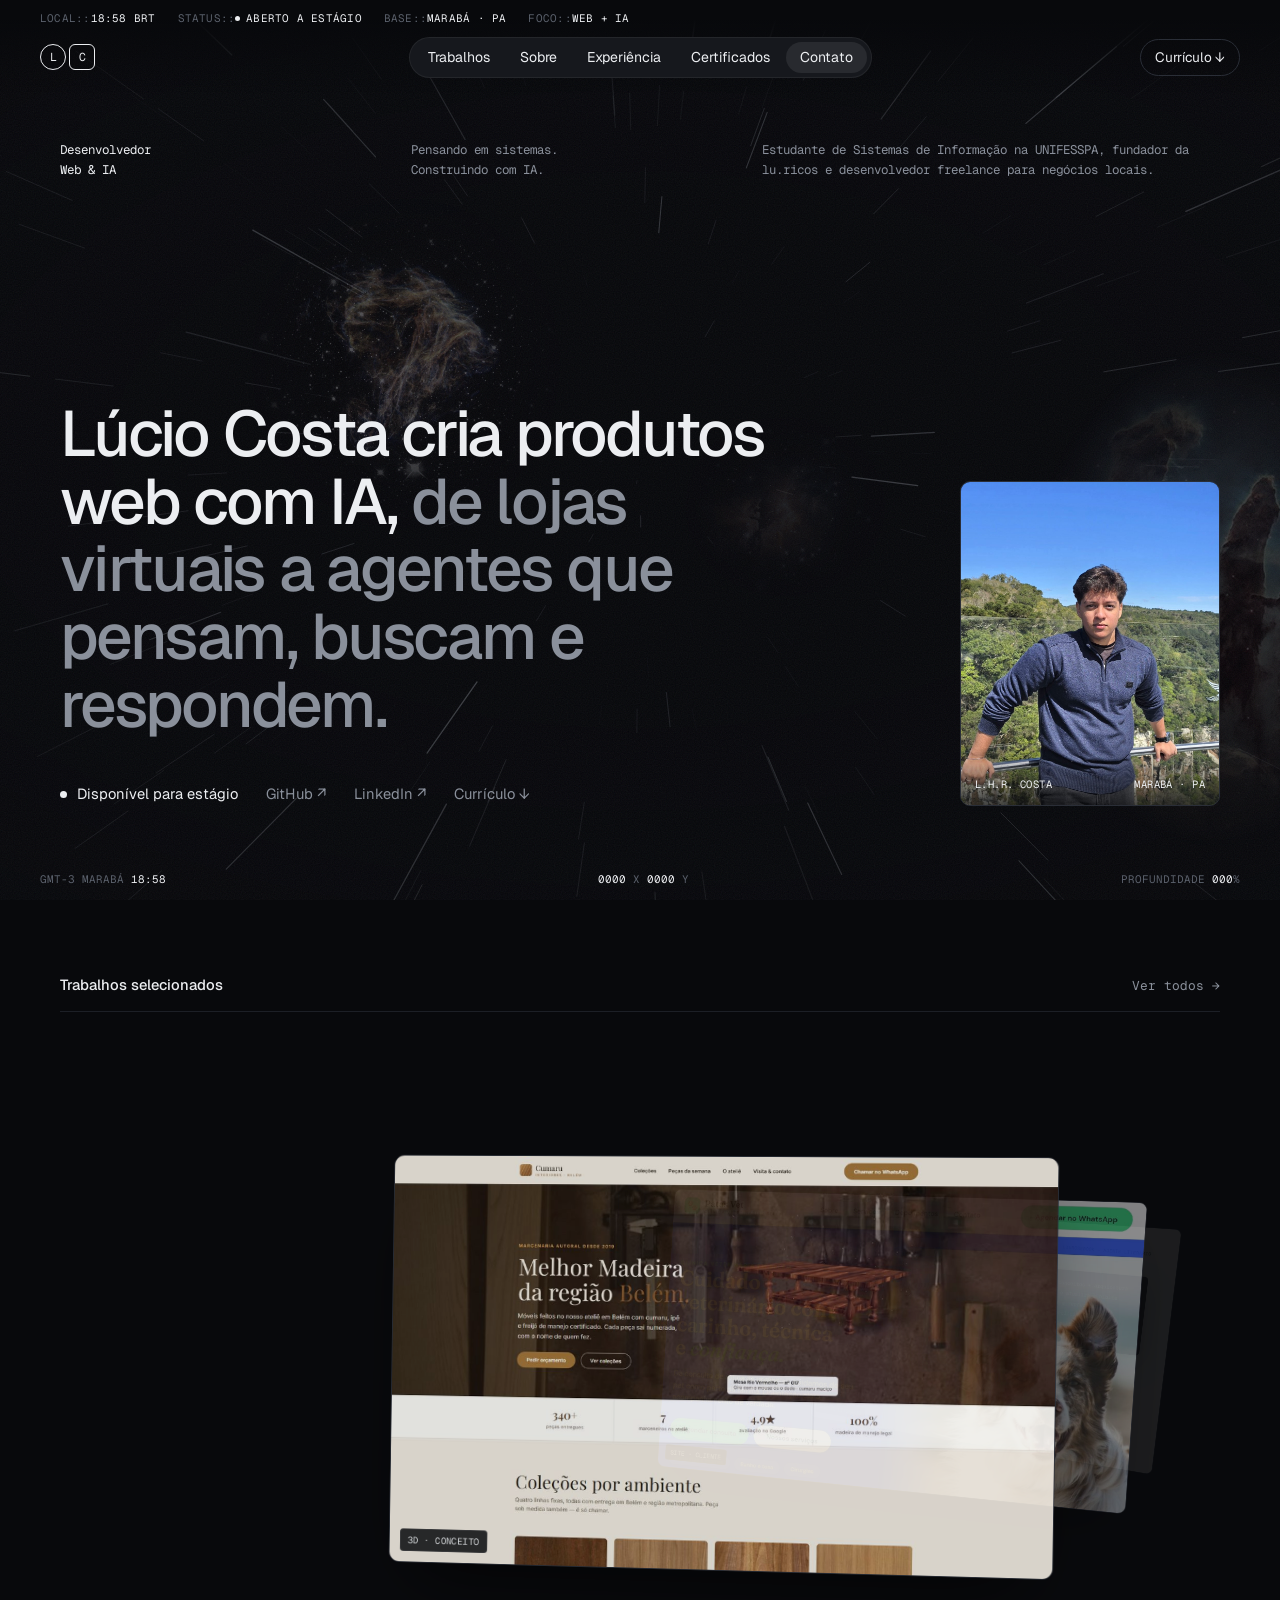
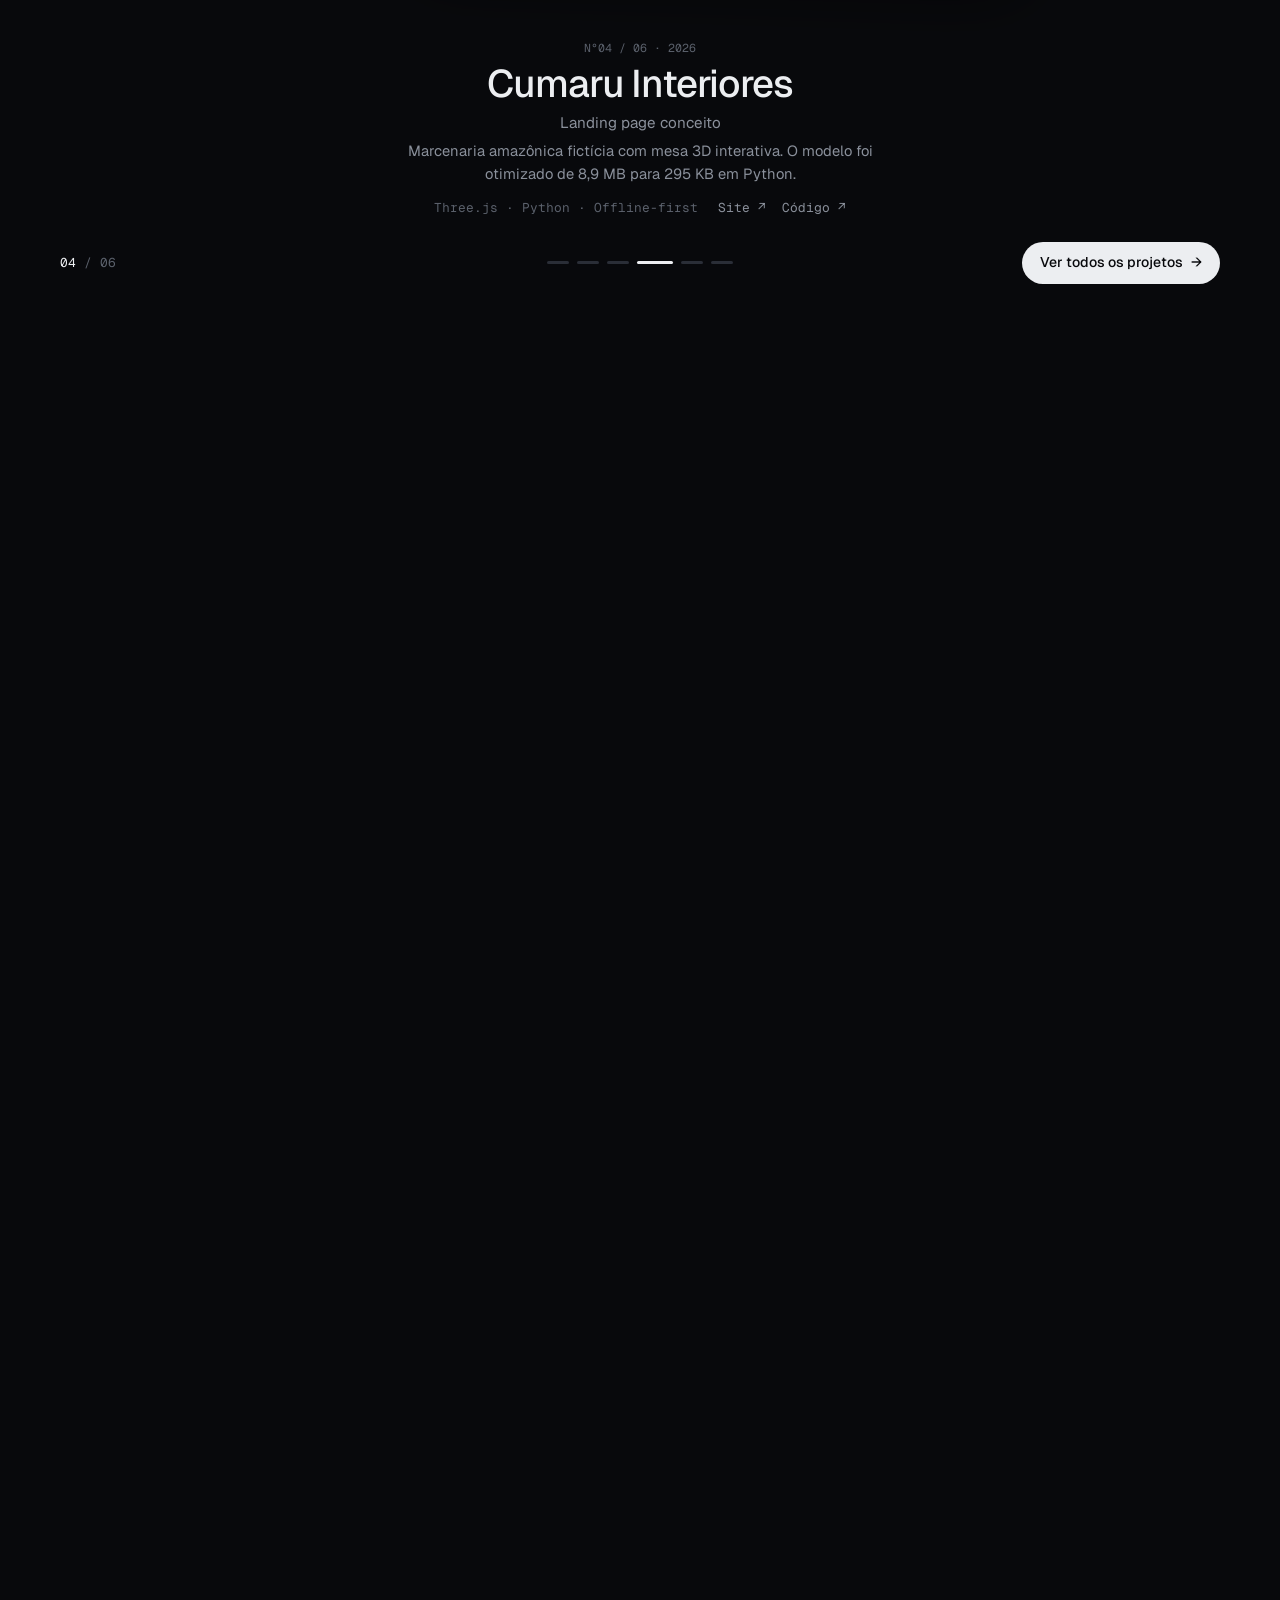
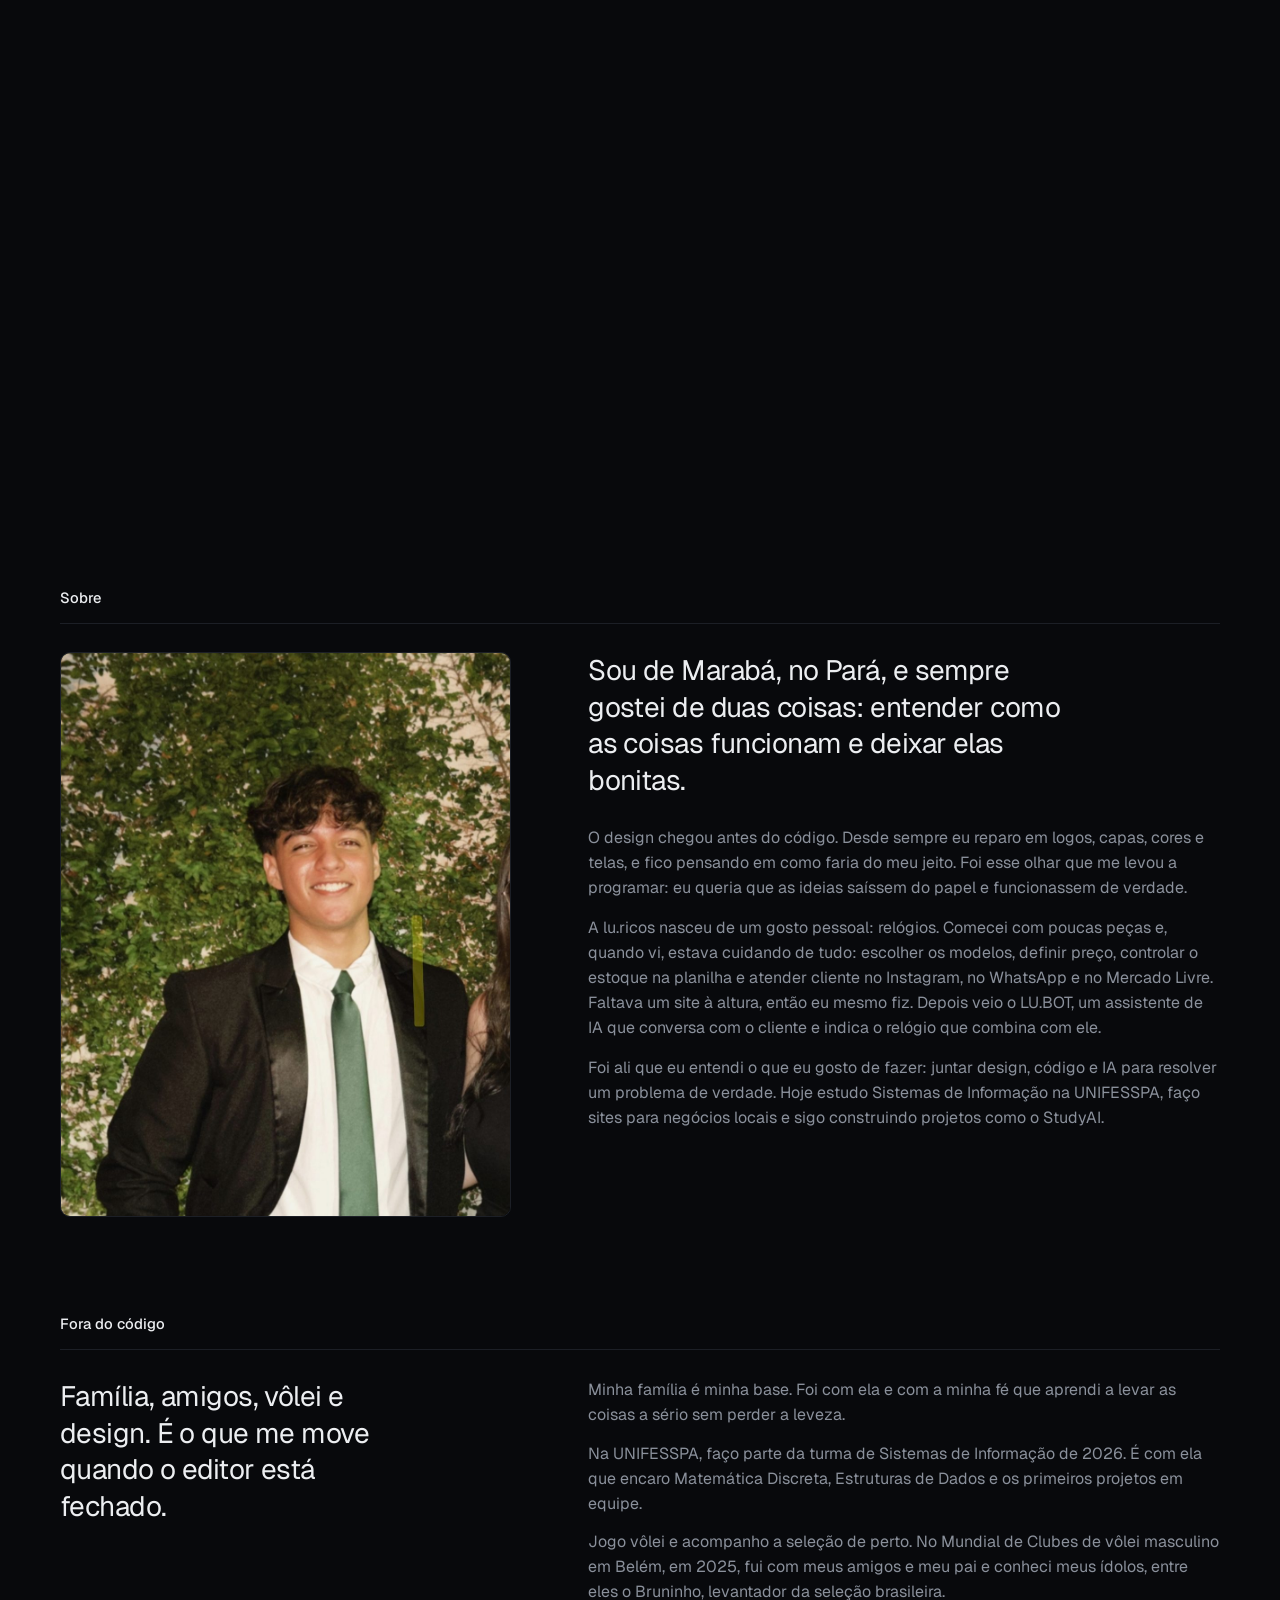
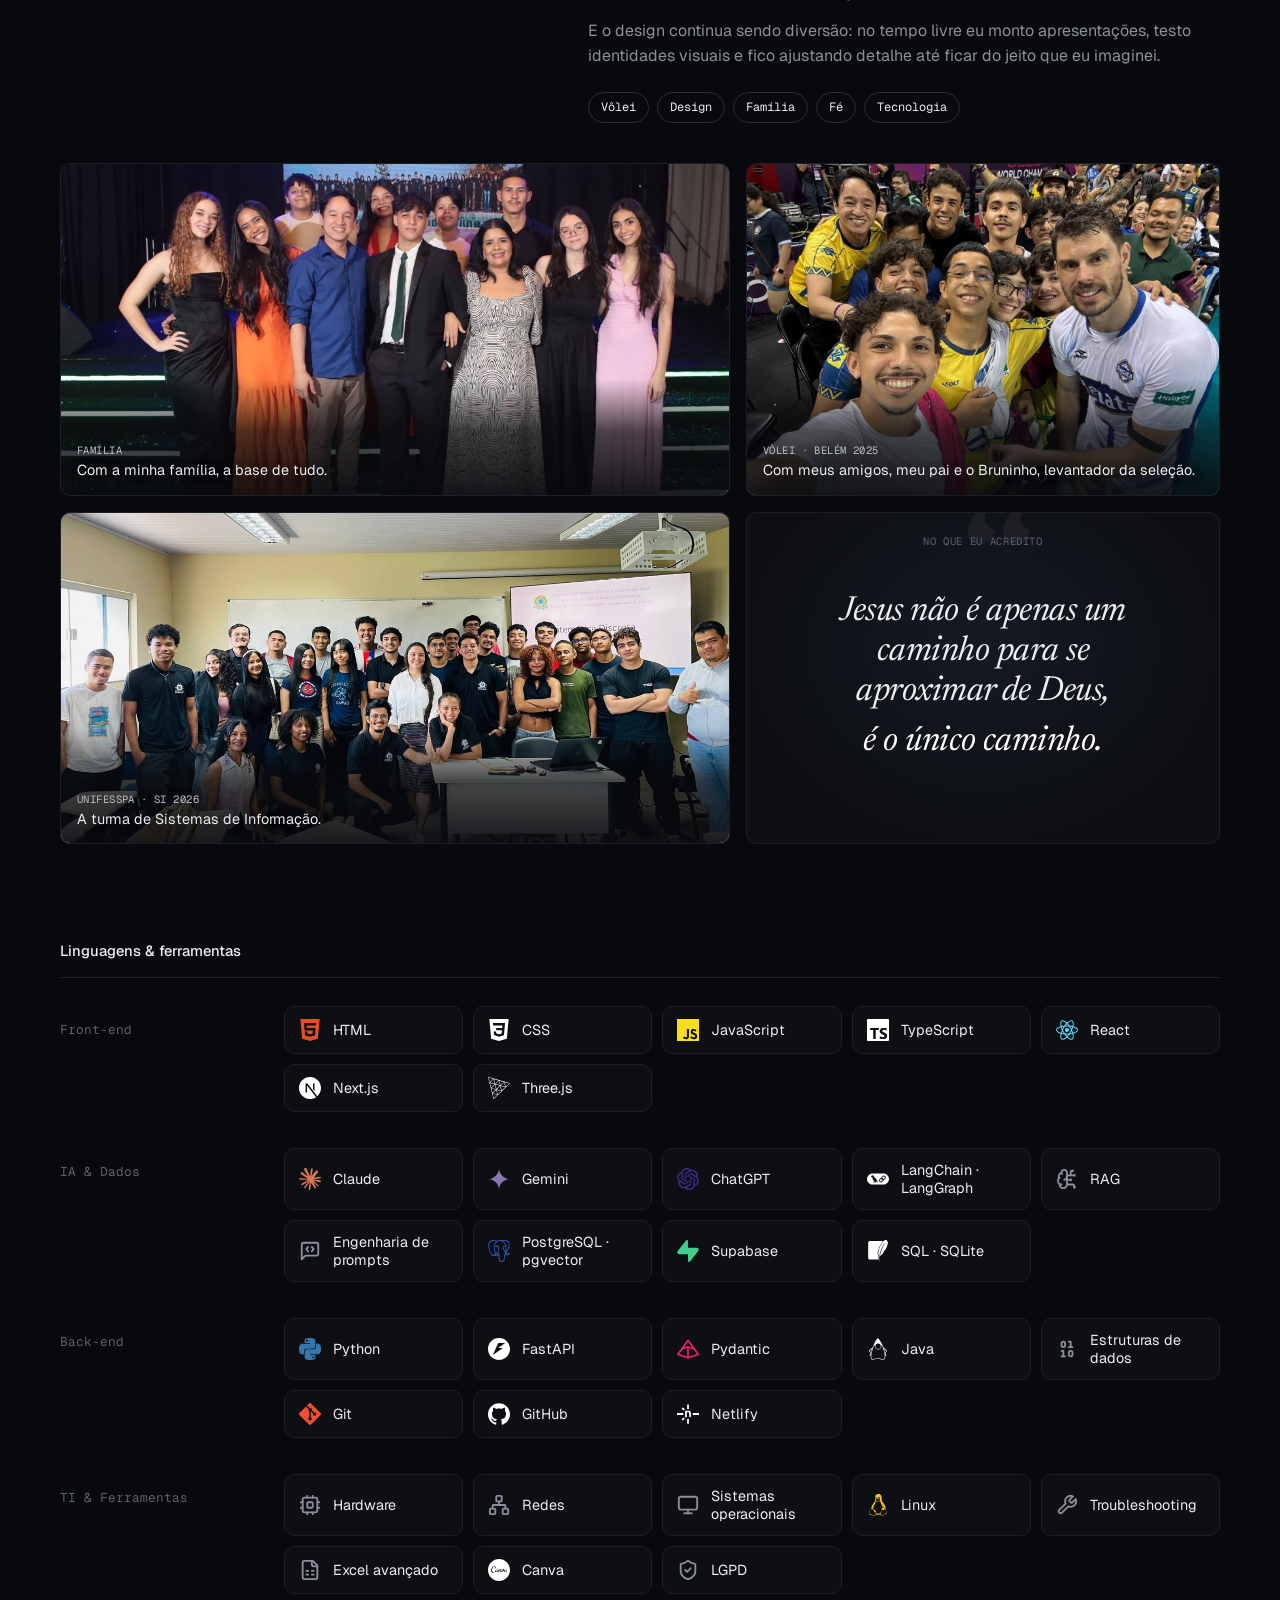
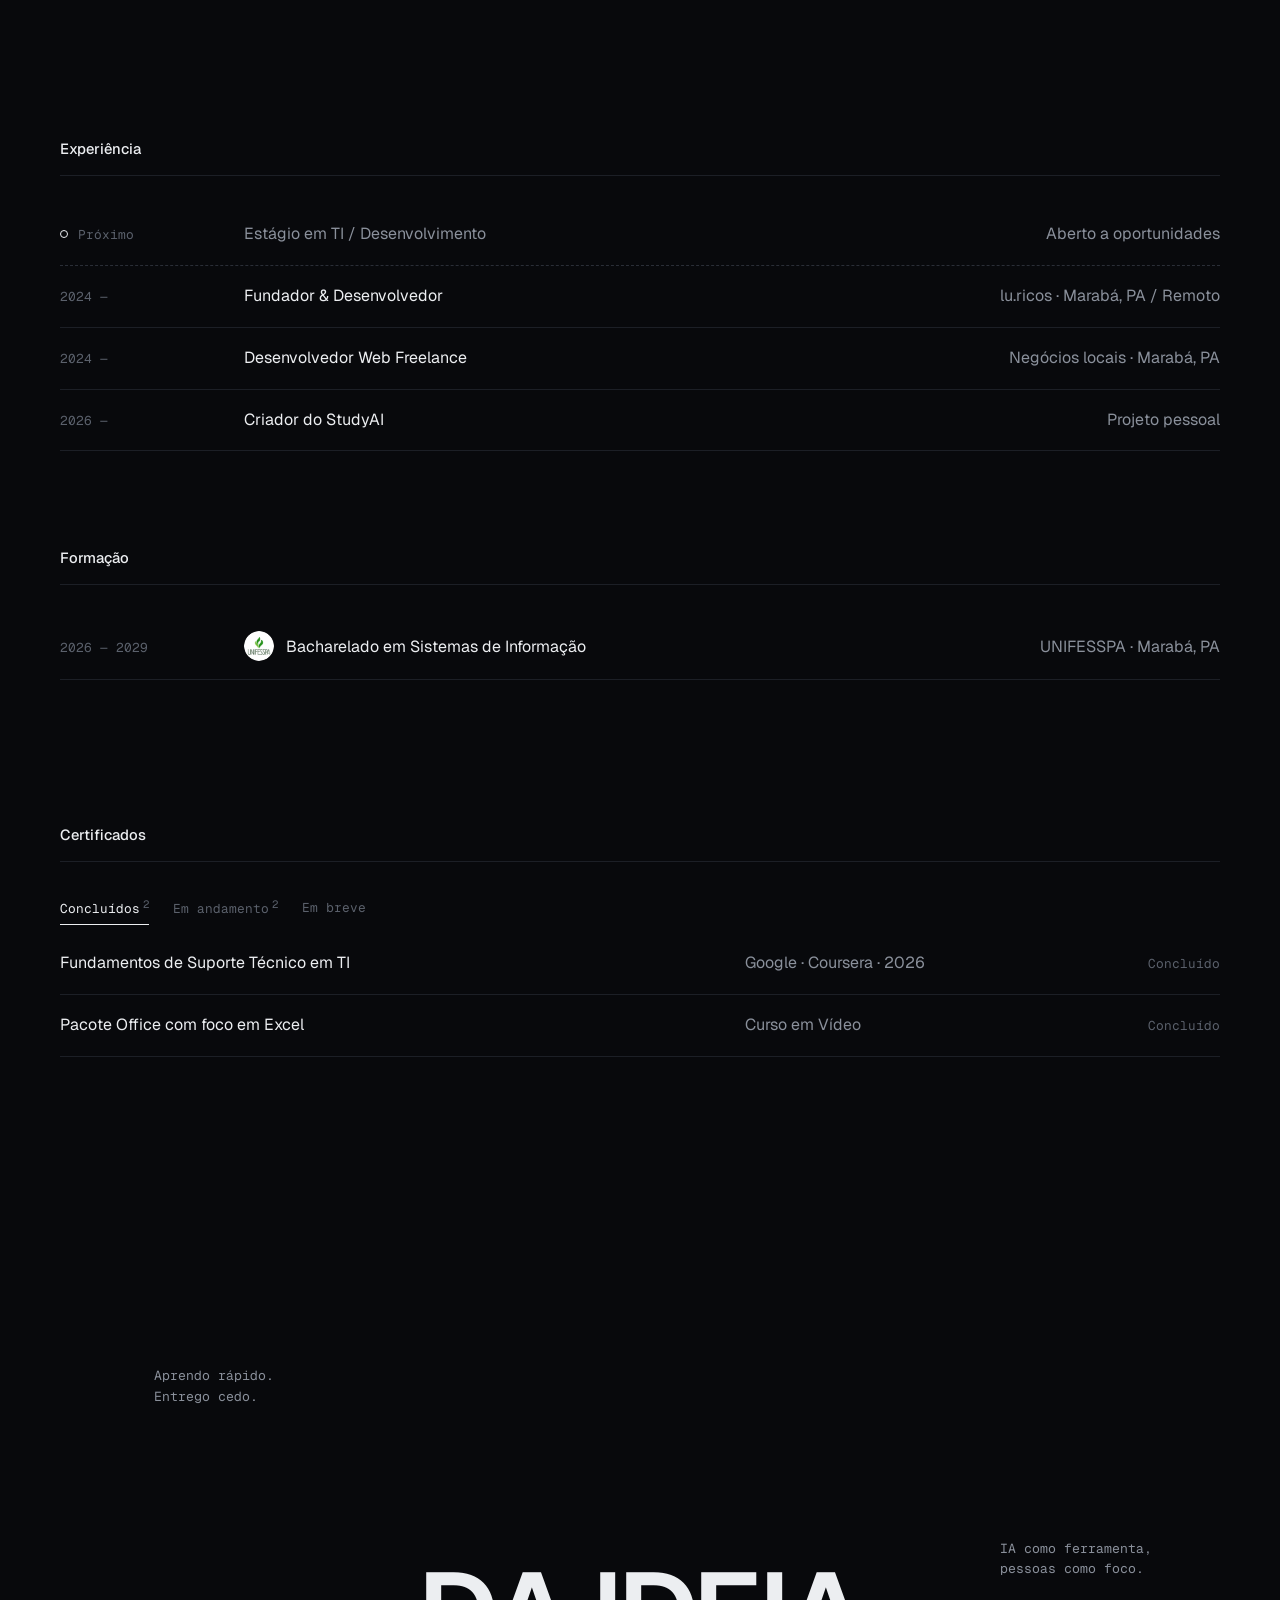
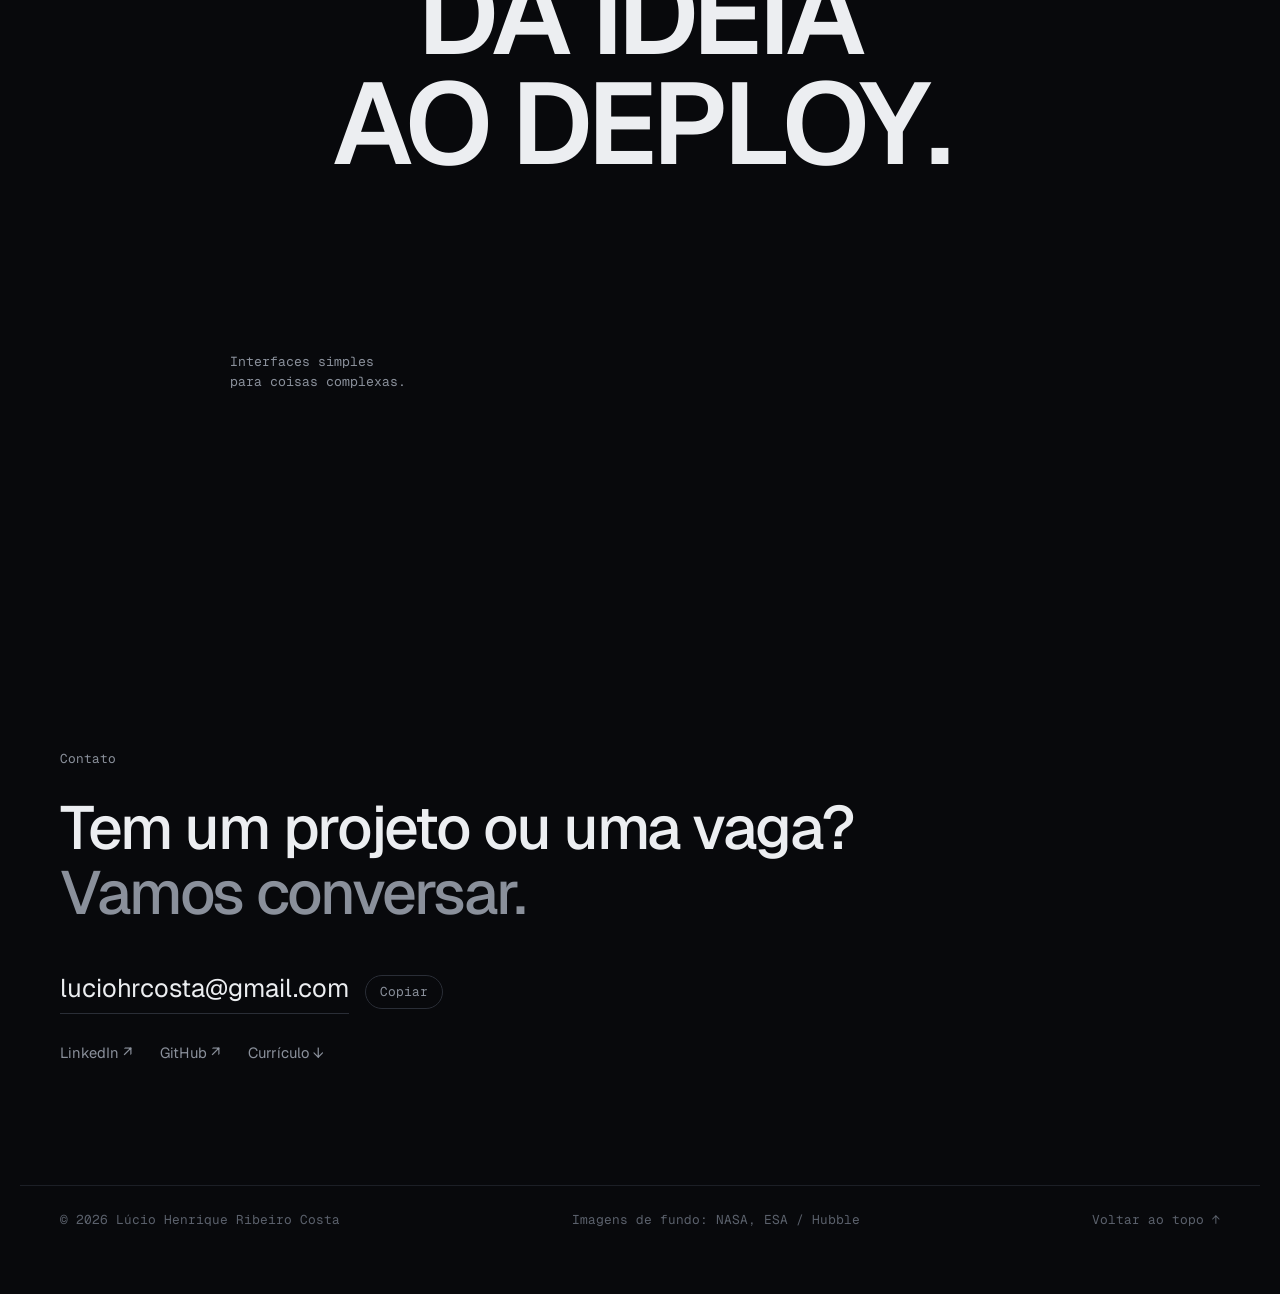
==== index.html @ 03fef36a "Vitrine de trabalhos em profundidade, página Todos os projetos e Sobre mais pessoal A seção de traba" ====
<!doctype html>
<html lang="pt-BR">
<head>
  <meta charset="utf-8" />
  <meta name="viewport" content="width=device-width, initial-scale=1" />
  <title>Lúcio Costa — Desenvolvedor Web & IA</title>
  <meta name="description" content="Lúcio Costa — desenvolvedor web e IA, estudante de Sistemas de Informação na UNIFESSPA. Projetos, experiência e certificados." />
  <meta property="og:title" content="Lúcio Costa — Desenvolvedor Web & IA" />
  <meta property="og:description" content="Produtos web com IA, de lojas virtuais a agentes inteligentes." />
  <meta property="og:image" content="assets/projects/luricos.jpg" />
  <meta name="theme-color" content="#08090c" />
  <link rel="icon" href="assets/favicon.svg" type="image/svg+xml" />
  <link rel="apple-touch-icon" href="assets/apple-touch-icon.png" />
  <link rel="preconnect" href="https://fonts.googleapis.com" />
  <link rel="preconnect" href="https://fonts.gstatic.com" crossorigin />
  <link href="https://fonts.googleapis.com/css2?family=Geist:wght@400;500;600&family=Geist+Mono:wght@400;500&family=Newsreader:ital,opsz,wght@1,6..72,400&display=swap" rel="stylesheet" />
  <link rel="stylesheet" href="style.css" />
</head>
<body>
  <div class="sky" aria-hidden="true">
    <canvas id="stars"></canvas>
    <div class="space" id="space"></div>
    <div class="veil"></div>
    <div class="grain"></div>
  </div>

  <header class="top">
    <div class="hud-bar mono" aria-hidden="true">
      <span><i>LOCAL::</i><b class="js-clock">--:--</b> BRT</span>
      <span><i>STATUS::</i><b>ABERTO A ESTÁGIO</b></span>
      <span class="hide-sm"><i>BASE::</i><b>MARABÁ · PA</b></span>
      <span class="hide-sm"><i>FOCO::</i><b>WEB + IA</b></span>
    </div>
    <div class="top-row">
      <a href="#inicio" class="brand" aria-label="Lúcio Costa, início"><span>L</span><span>C</span></a>
      <nav class="nav" aria-label="Principal">
        <a href="#trabalhos" data-roll="Trabalhos">Trabalhos</a>
        <a href="#sobre" data-roll="Sobre">Sobre</a>
        <a href="#experiencia" data-roll="Experiência">Experiência</a>
        <a href="#certificados" data-roll="Certificados">Certificados</a>
        <a href="#contato" data-roll="Contato">Contato</a>
      </nav>
      <a class="cta-pill" href="assets/curriculo-lucio-costa.pdf" download>Currículo ↓</a>
      <button class="menu-btn" aria-label="Abrir menu" aria-expanded="false"><span></span><span></span></button>
    </div>
  </header>

  <div class="hud-foot mono" aria-hidden="true">
    <span>GMT-3 MARABÁ <b class="js-clock">--:--</b></span>
    <span><b id="cx">0000</b> X <b id="cy">0000</b> Y</span>
    <span>PROFUNDIDADE <b id="depth">000</b>%</span>
  </div>

  <main id="inicio">
    <section class="hero wrap">
      <div class="intro mono">
        <p>Desenvolvedor<br />Web & IA</p>
        <p>Pensando em sistemas.<br />Construindo com IA.</p>
        <p>Estudante de Sistemas de Informação na UNIFESSPA, fundador da lu.ricos e desenvolvedor freelance para negócios locais.</p>
      </div>
      <figure class="hero-photo">
        <img src="assets/img/lucio-mirante.jpg" alt="Foto de Lúcio Costa" width="1000" height="1400" fetchpriority="high" />
        <figcaption class="mono"><span>L.H.R. COSTA</span><span>MARABÁ · PA</span></figcaption>
      </figure>
      <div class="hero-copy">
        <h1 class="hero-title">
          Lúcio Costa cria produtos web com IA,
          <span class="muted">de lojas virtuais a agentes que pensam, buscam e respondem.</span>
        </h1>
        <div class="hero-meta">
          <span class="status"><i></i>Disponível para estágio</span>
          <a href="https://github.com/Luciocosta1302" target="_blank" rel="noopener">GitHub ↗</a>
          <a href="https://www.linkedin.com/in/luciohrcosta" target="_blank" rel="noopener">LinkedIn ↗</a>
          <a href="assets/curriculo-lucio-costa.pdf" download>Currículo ↓</a>
        </div>
      </div>
    </section>

    <section id="trabalhos" class="showcase">
      <div class="wrap">
        <div class="label"><h2 data-scramble>Trabalhos selecionados</h2><a class="mono label-link" href="projetos.html">Ver todos →</a></div>
      </div>
      <div class="sc-track" id="showcase">
        <div class="sc-stage">
          <div class="sc-cards" id="sc-cards"></div>
          <div class="sc-info wrap" aria-live="polite">
            <span class="sc-index mono" id="sc-index"></span>
            <h3 class="sc-title" id="sc-title"></h3>
            <p class="sc-role" id="sc-role"></p>
            <p class="sc-desc" id="sc-desc"></p>
            <div class="sc-foot"><span class="mono sc-tags" id="sc-tags"></span><span class="mono p-links" id="sc-links"></span></div>
          </div>
          <div class="sc-bar wrap">
            <span class="mono sc-count"><b id="sc-now">01</b> / <span id="sc-total">06</span></span>
            <div class="sc-dots" id="sc-dots" role="tablist" aria-label="Escolher projeto"></div>
            <a class="sc-all" href="projetos.html">Ver todos os projetos <span aria-hidden="true">→</span></a>
          </div>
        </div>
      </div>
    </section>

    <section id="sobre" class="wrap section about">
      <div class="label"><h2 data-scramble>Sobre</h2></div>
      <div class="about-grid">
        <figure class="about-photo">
          <img src="assets/img/lucio-formal.jpg" alt="Retrato de Lúcio Costa" loading="lazy" />
        </figure>
        <div class="about-text">
          <p class="lede">Sou de Marabá, no Pará, e sempre gostei de duas coisas: entender como as coisas funcionam e deixar elas bonitas.</p>
          <p>O design chegou antes do código. Desde sempre eu reparo em logos, capas, cores e telas, e fico pensando em como faria do meu jeito. Foi esse olhar que me levou a programar: eu queria que as ideias saíssem do papel e funcionassem de verdade.</p>
          <p>A lu.ricos nasceu de um gosto pessoal: relógios. Comecei com poucas peças e, quando vi, estava cuidando de tudo: escolher os modelos, definir preço, controlar o estoque na planilha e atender cliente no Instagram, no WhatsApp e no Mercado Livre. Faltava um site à altura, então eu mesmo fiz. Depois veio o LU.BOT, um assistente de IA que conversa com o cliente e indica o relógio que combina com ele.</p>
          <p>Foi ali que eu entendi o que eu gosto de fazer: juntar design, código e IA para resolver um problema de verdade. Hoje estudo Sistemas de Informação na UNIFESSPA, faço sites para negócios locais e sigo construindo projetos como o StudyAI.</p>
        </div>
      </div>

      <div class="label sub"><h2 data-scramble>Fora do código</h2></div>
      <div class="life-intro">
        <p class="lede">Família, amigos, vôlei e design. É o que me move quando o editor está fechado.</p>
        <div class="life-text">
          <p>Minha família é minha base. Foi com ela e com a minha fé que aprendi a levar as coisas a sério sem perder a leveza.</p>
          <p>Na UNIFESSPA, faço parte da turma de Sistemas de Informação de 2026. É com ela que encaro Matemática Discreta, Estruturas de Dados e os primeiros projetos em equipe.</p>
          <p>Jogo vôlei e acompanho a seleção de perto. No Mundial de Clubes de vôlei masculino em Belém, em 2025, fui com meus amigos e meu pai e conheci meus ídolos, entre eles o Bruninho, levantador da seleção brasileira.</p>
          <p>E o design continua sendo diversão: no tempo livre eu monto apresentações, testo identidades visuais e fico ajustando detalhe até ficar do jeito que eu imaginei.</p>
          <ul class="hobbies mono"><li>Vôlei</li><li>Design</li><li>Família</li><li>Fé</li><li>Tecnologia</li></ul>
        </div>
      </div>
      <div class="life-grid">
        <figure class="life-card family reveal">
          <img src="assets/img/familia.jpg" alt="Lúcio de terno com a família, em um palco com luzes verdes" loading="lazy" width="1024" height="683" />
          <figcaption><span class="mono">FAMÍLIA</span>Com a minha família, a base de tudo.</figcaption>
        </figure>
        <figure class="life-card volei reveal">
          <img src="assets/img/volei-bruninho.jpg" alt="Selfie de Lúcio com amigos, o pai e o Bruninho, levantador da seleção brasileira de vôlei" loading="lazy" width="1280" height="960" />
          <figcaption><span class="mono">VÔLEI · BELÉM 2025</span>Com meus amigos, meu pai e o Bruninho, levantador da seleção.</figcaption>
        </figure>
        <figure class="life-card turma reveal">
          <img src="assets/img/turma-si.jpg" alt="Turma de Sistemas de Informação da UNIFESSPA reunida em sala de aula" loading="lazy" width="1280" height="960" />
          <figcaption><span class="mono">UNIFESSPA · SI 2026</span>A turma de Sistemas de Informação.</figcaption>
        </figure>
        <blockquote class="life-quote reveal">
          <span class="mono">NO QUE EU ACREDITO</span>
          <p>Jesus não é apenas um caminho para se aproximar de Deus, <em>é o único caminho.</em></p>
        </blockquote>
      </div>

      <div class="label sub"><h2 data-scramble>Linguagens & ferramentas</h2></div>
      <div class="stack" id="stack"></div>
    </section>

    <section id="experiencia" class="wrap section">
      <div class="label"><h2 data-scramble>Experiência</h2></div>
      <ul class="rows timeline" id="experience"></ul>
      <div class="label sub"><h2 data-scramble>Formação</h2></div>
      <ul class="rows timeline" id="education"></ul>
    </section>

    <section id="certificados" class="wrap section">
      <div class="label"><h2 data-scramble>Certificados</h2></div>
      <div class="tabs mono" role="tablist" aria-label="Filtrar certificados">
        <button role="tab" class="tab active" aria-selected="true" data-tab="done">Concluídos</button>
        <button role="tab" class="tab" aria-selected="false" data-tab="progress">Em andamento</button>
        <button role="tab" class="tab" aria-selected="false" data-tab="soon">Em breve</button>
      </div>
      <ul class="rows certs" id="certs" role="tabpanel"></ul>
    </section>

    <section class="manifesto" id="manifesto" aria-label="Princípios">
      <p class="m-big" data-scramble>Da ideia<br />ao deploy.</p>
      <ul class="m-notes mono">
        <li>Aprendo rápido.<br />Entrego cedo.</li>
        <li>IA como ferramenta,<br />pessoas como foco.</li>
        <li>Interfaces simples<br />para coisas complexas.</li>
      </ul>
    </section>

    <section id="contato" class="wrap section contact">
      <p class="eyebrow mono">Contato</p>
      <h2 class="contact-title">Tem um projeto ou uma vaga?<br /><span class="muted">Vamos conversar.</span></h2>
      <div class="mail">
        <a href="mailto:luciohrcosta@gmail.com" class="mail-link">luciohrcosta@gmail.com</a>
        <button class="copy mono" data-copy="luciohrcosta@gmail.com">Copiar</button>
      </div>
      <div class="socials">
        <a href="https://www.linkedin.com/in/luciohrcosta" target="_blank" rel="noopener">LinkedIn ↗</a>
        <a href="https://github.com/Luciocosta1302" target="_blank" rel="noopener">GitHub ↗</a>
        <a href="assets/curriculo-lucio-costa.pdf" download>Currículo ↓</a>
      </div>
    </section>
  </main>

  <footer class="wrap footer mono">
    <span>© <span id="year"></span> Lúcio Henrique Ribeiro Costa</span>
    <span>Imagens de fundo: NASA, ESA / Hubble</span>
    <a href="#inicio">Voltar ao topo ↑</a>
  </footer>

  <div class="cursor mono" aria-hidden="true">Ver projeto ↗</div>

  <script src="icons.js"></script>
  <script src="data.js"></script>
  <script src="script.js"></script>
</body>
</html>
---- style.css ----
:root {
  --bg: #08090c;
  --surface: #0f1116;
  --line: #1c1f26;
  --line-2: #2a2e37;
  --text: #eceef1;
  --muted: #8a909b;
  --dim: #5b616c;
  --sans: "Geist", "Inter", system-ui, sans-serif;
  --mono: "Geist Mono", ui-monospace, monospace;
  --wrap: 1240px;
  --pad: clamp(16px, 4vw, 40px);
  --ease: cubic-bezier(0.2, 0.7, 0.2, 1);
}

* { box-sizing: border-box; margin: 0; padding: 0; }
html { scroll-behavior: smooth; overflow-x: clip; }
body {
  background: var(--bg);
  color: var(--text);
  font-family: var(--sans);
  font-size: 16px;
  line-height: 1.55;
  -webkit-font-smoothing: antialiased;
  text-rendering: optimizeLegibility;
}
img { display: block; max-width: 100%; }
a { color: inherit; text-decoration: none; }
button { font: inherit; color: inherit; background: none; border: 0; cursor: pointer; }
ul { list-style: none; }
::selection { background: var(--text); color: var(--bg); }
:focus-visible { outline: 1px solid var(--text); outline-offset: 4px; border-radius: 4px; }

.mono { font-family: var(--mono); font-size: 0.8rem; letter-spacing: 0; }
.muted { color: var(--muted); }
.wrap { width: 100%; max-width: var(--wrap); margin: 0 auto; padding-left: var(--pad); padding-right: var(--pad); }

/* ---------- Fundo: nebulosa NASA + estrelas ---------- */
.sky { position: fixed; inset: 0; z-index: -1; pointer-events: none; contain: strict; transform: translateZ(0); }
.space { position: absolute; inset: 0; overflow: hidden; }
.space img {
  position: absolute; left: 0; top: 0; max-width: none; opacity: 0;
  transform-origin: 0 0; will-change: transform, opacity; backface-visibility: hidden;
  -webkit-mask-image: radial-gradient(closest-side, #000 45%, transparent 100%);
  mask-image: radial-gradient(closest-side, #000 45%, transparent 100%);
}
.space img.full { -webkit-mask-image: none; mask-image: none; }
.veil {
  position: absolute; inset: 0;
  background:
    radial-gradient(ellipse 120% 90% at 50% 50%, transparent 30%, rgba(8, 9, 12, 0.7) 100%),
    rgba(8, 9, 12, 0.42);
}
#stars { position: absolute; inset: 0; width: 100%; height: 100%; }

/* ---------- Topo (HUD + navegação em pílula) ---------- */
.top {
  position: sticky; top: 0; z-index: 40;
  padding: 10px var(--pad) 14px;
  background: linear-gradient(var(--bg) 20%, rgba(8, 9, 12, 0));
  transition: background 0.3s;
}
.top.scrolled { background: rgba(8, 9, 12, 0.94); border-bottom: 1px solid var(--line); }
.hud-bar { display: flex; gap: 22px; font-size: 0.68rem; letter-spacing: 0.02em; margin-bottom: 10px; }
.hud-bar i, .hud-foot i { font-style: normal; color: var(--dim); }
.hud-bar b, .hud-foot b { font-weight: 400; color: var(--text); }
.hud-bar span:nth-child(2) b::before { content: ""; display: inline-block; width: 5px; height: 5px; border-radius: 50%; background: var(--text); margin-right: 6px; vertical-align: 1px; animation: hud-pulse 2s infinite; }
@keyframes hud-pulse { 50% { opacity: 0.25; } }
.top-row { display: grid; grid-template-columns: 1fr auto 1fr; align-items: center; }
.brand { display: inline-flex; gap: 3px; justify-self: start; }
.brand span {
  width: 26px; height: 26px; display: grid; place-items: center; border: 1px solid var(--text); border-radius: 50%;
  font-family: var(--mono); font-size: 0.72rem; transition: background 0.25s, color 0.25s;
}
.brand span:last-child { border-radius: 6px; }
.brand:hover span { background: var(--text); color: var(--bg); }
.nav {
  display: flex; gap: 2px; padding: 4px; border-radius: 999px;
  background: #16181d; border: 1px solid rgba(247, 247, 247, 0.06); font-size: 0.88rem;
}
.nav a {
  position: relative; display: block; overflow: hidden; padding: 7px 14px; border-radius: 999px; line-height: 1.2;
  color: var(--text); transition: opacity 0.25s, background 0.25s;
}
.nav a.active { background: rgba(247, 247, 247, 0.08); }
/* outros links esmaecem; o texto rola para cima no hover */
@media (hover: hover) and (pointer: fine) {
  .nav:hover a:not(:hover) { opacity: 0.4; }
  .nav a::after {
    content: attr(data-roll); position: absolute; left: 14px; top: 100%; transition: transform 0.35s var(--ease);
  }
  .nav a > span { display: inline-block; transition: transform 0.35s var(--ease); }
  .nav a:hover > span { transform: translateY(-140%); }
  .nav a:hover::after { transform: translateY(-136%); }
}
.cta-pill {
  justify-self: end; font-size: 0.85rem; padding: 7px 14px; border-radius: 999px;
  border: 1px solid var(--line-2); color: var(--text); transition: transform 0.2s cubic-bezier(.5, 1, .89, 1), background 0.2s, color 0.2s;
}
.cta-pill:hover { background: var(--text); color: var(--bg); }
.cta-pill:active { transform: scale(0.97); }
.menu-btn { display: none; justify-self: end; width: 32px; height: 32px; position: relative; }
.menu-btn span { position: absolute; left: 6px; right: 6px; height: 1px; background: var(--text); transition: transform 0.3s var(--ease); }
.menu-btn span:first-child { top: 12px; } .menu-btn span:last-child { top: 19px; }
.menu-open .menu-btn span:first-child { transform: translateY(3.5px) rotate(45deg); }
.menu-open .menu-btn span:last-child { transform: translateY(-3.5px) rotate(-45deg); }

/* Rodapé HUD fixo: relógio, posição do cursor, profundidade do scroll */
.hud-foot {
  position: fixed; left: 0; right: 0; bottom: 0; z-index: 30; pointer-events: none;
  display: flex; justify-content: space-between; padding: 12px var(--pad);
  font-size: 0.68rem; color: var(--dim);
}
.hud-foot b { font-variant-numeric: tabular-nums; }

/* Grão de filme */
.grain {
  position: absolute; inset: -10%; opacity: 0.06; pointer-events: none; will-change: transform;
  background-image: url("data:image/svg+xml,%3Csvg xmlns='http://www.w3.org/2000/svg' width='160' height='160'%3E%3Cfilter id='n'%3E%3CfeTurbulence type='fractalNoise' baseFrequency='.85' numOctaves='2' stitchTiles='stitch'/%3E%3C/filter%3E%3Crect width='100%25' height='100%25' filter='url(%23n)'/%3E%3C/svg%3E");
  animation: grain-jump 0.9s steps(6) infinite;
}
@keyframes grain-jump {
  0% { transform: translate(0, 0); } 20% { transform: translate(-4%, 3%); } 40% { transform: translate(3%, -4%); }
  60% { transform: translate(-2%, 5%); } 80% { transform: translate(5%, 1%); } 100% { transform: translate(0, 0); }
}

/* ---------- Hero ---------- */
.hero {
  min-height: calc(100vh - 90px); display: grid; align-content: space-between;
  grid-template-columns: 1fr minmax(180px, 260px); grid-template-areas: "intro intro" "copy photo";
  column-gap: clamp(32px, 6vw, 96px); row-gap: 48px; padding-top: 24px; padding-bottom: 96px;
}
.hero-copy { grid-area: copy; align-self: end; }
.hero-photo {
  grid-area: photo; align-self: end; position: relative; margin: 0;
  aspect-ratio: 4 / 5; border-radius: 10px; overflow: hidden; border: 1px solid var(--line-2); background: var(--surface);
}
.hero-photo img { width: 100%; height: 100%; object-fit: cover; object-position: 50% 30%; transition: transform 1.2s var(--ease); }
.hero-photo:hover img { transform: scale(1.03); }
.hero-photo figcaption {
  position: absolute; left: 0; right: 0; bottom: 0; display: flex; justify-content: space-between;
  padding: 28px 14px 12px; font-size: 0.66rem; letter-spacing: 0.04em; color: var(--text);
  background: linear-gradient(transparent, rgba(8, 9, 12, 0.75));
}
.eyebrow { color: var(--muted); margin-bottom: 28px; }
.intro { grid-area: intro; display: grid; grid-template-columns: 1fr 1fr 1.4fr; gap: 24px; padding-top: 24px; font-size: 0.78rem; line-height: 1.6; color: var(--muted); }
.intro p:first-child { color: var(--text); }
.hero-title {
  font-size: clamp(2.1rem, 5vw, 4.1rem); line-height: 1.06; letter-spacing: -0.035em; font-weight: 500;
  max-width: 17ch;
}
.hero-title .muted { display: inline; }
.hero-meta { display: flex; flex-wrap: wrap; align-items: center; gap: 10px 28px; margin-top: 44px; font-size: 0.92rem; }
.hero-meta a { color: var(--muted); transition: color 0.2s; }
.hero-meta a:hover { color: var(--text); }
.status { display: inline-flex; align-items: center; gap: 10px; }
.status i { width: 7px; height: 7px; border-radius: 50%; background: var(--text); box-shadow: 0 0 0 0 rgba(236, 238, 241, 0.5); animation: ping 2.4s infinite; }
@keyframes ping { 70% { box-shadow: 0 0 0 8px rgba(236, 238, 241, 0); } 100% { box-shadow: 0 0 0 0 rgba(236, 238, 241, 0); } }

/* ---------- Vitrine de trabalhos (scroll em profundidade) ---------- */
.showcase { padding-top: 72px; }
.label-link { color: var(--muted); transition: color 0.2s; }
.label-link:hover { color: var(--text); }
.sc-track { position: relative; height: calc(var(--n, 6) * 75vh + 25vh); }
.sc-stage {
  position: sticky; top: 0; height: 100vh; height: 100svh; overflow: hidden;
  display: grid; grid-template-rows: 1fr auto auto; padding: 96px 0 56px;
}
.sc-cards { position: relative; perspective: 1400px; perspective-origin: 50% 45%; min-height: 0; }
.sc-card {
  position: absolute; left: 50%; top: 50%; display: block;
  width: min(64vw, 900px, calc((100svh - 430px) * 1.6)); aspect-ratio: 16 / 10;
  border-radius: 12px; overflow: hidden; border: 1px solid var(--line-2); background: var(--surface);
  box-shadow: 0 40px 80px -30px rgba(0, 0, 0, 0.8);
  will-change: transform, opacity; backface-visibility: hidden; transform-style: preserve-3d;
}
.sc-card img { width: 100%; height: 100%; object-fit: cover; }
.sc-card .chip {
  position: absolute; left: 12px; bottom: 12px; padding: 4px 8px; border-radius: 4px; font-size: 0.66rem; letter-spacing: 0.04em;
  background: rgba(8, 9, 12, 0.85); color: var(--text); border: 1px solid rgba(255, 255, 255, 0.1);
}
.sc-card .badge {
  position: absolute; right: 12px; top: 12px; padding: 5px 10px; border-radius: 999px;
  background: rgba(8, 9, 12, 0.85); border: 1px solid rgba(255, 255, 255, 0.08); color: var(--text);
}
.sc-card[data-cursor] { cursor: none; }
.sc-info { display: grid; justify-items: center; text-align: center; gap: 6px; padding-top: 28px; max-width: 640px; }
.sc-info.swap > * { animation: sc-in 0.55s var(--ease) both; }
.sc-info.swap > :nth-child(2) { animation-delay: 0.04s; }
.sc-info.swap > :nth-child(3) { animation-delay: 0.08s; }
.sc-info.swap > :nth-child(4) { animation-delay: 0.12s; }
.sc-info.swap > :nth-child(5) { animation-delay: 0.16s; }
@keyframes sc-in { from { opacity: 0; transform: translateY(10px); } }
.sc-index { color: var(--dim); font-size: 0.72rem; }
.sc-title { font-size: clamp(1.6rem, 3.4vw, 2.4rem); font-weight: 500; letter-spacing: -0.03em; line-height: 1.1; }
.sc-role { color: var(--muted); font-size: 0.95rem; }
.sc-desc { color: var(--muted); font-size: 0.92rem; max-width: 52ch; }
.sc-foot { display: flex; flex-wrap: wrap; justify-content: center; gap: 8px 20px; margin-top: 6px; }
.sc-tags { color: var(--dim); }
.sc-bar { display: grid; grid-template-columns: 1fr auto 1fr; align-items: center; gap: 16px; padding-top: 24px; }
.sc-count { color: var(--dim); }
.sc-count b { color: var(--text); font-weight: 400; }
.sc-dots { display: flex; gap: 8px; }
.sc-dots button { width: 22px; height: 3px; border-radius: 2px; background: var(--line-2); transition: background 0.3s, width 0.3s var(--ease); }
.sc-dots button[aria-selected="true"] { background: var(--text); width: 36px; }
.sc-dots button:hover { background: var(--muted); }
.sc-all {
  justify-self: end; display: inline-flex; align-items: center; gap: 8px; padding: 10px 18px; border-radius: 999px;
  background: var(--text); color: var(--bg); font-size: 0.88rem; font-weight: 500;
  transition: transform 0.2s cubic-bezier(.5, 1, .89, 1), background 0.2s;
}
.sc-all:hover { background: #fff; }
.sc-all:hover span { transform: translateX(3px); }
.sc-all span { transition: transform 0.25s var(--ease); }
.sc-all:active { transform: scale(0.97); }

/* ---------- Página Todos os projetos ---------- */
.page-head { padding-top: 64px; padding-bottom: 8px; }
.back { color: var(--muted); transition: color 0.2s; }
.back:hover { color: var(--text); }
.page-title { font-size: clamp(2.4rem, 6vw, 4.6rem); font-weight: 500; letter-spacing: -0.04em; line-height: 1; margin: 28px 0 18px; }
.page-intro { color: var(--muted); max-width: 52ch; }

/* ---------- Seções ---------- */
.section { padding-top: 72px; padding-bottom: 72px; }
.label { display: flex; justify-content: space-between; align-items: baseline; padding-bottom: 14px; border-bottom: 1px solid var(--line); margin-bottom: 28px; }
.label h2 { font-size: 0.92rem; font-weight: 500; }
.label .count { color: var(--dim); }
.label.sub { margin-top: 96px; }

/* ---------- Trabalhos ---------- */
.work { display: grid; grid-template-columns: repeat(2, 1fr); gap: 56px 24px; }
.project { display: block; }
.thumb[data-cursor] { cursor: none; }

.thumb {
  position: relative; display: block; aspect-ratio: 16 / 10; overflow: hidden; border-radius: 10px;
  background: var(--surface); border: 1px solid var(--line);
}
.thumb img { width: 100%; height: 100%; object-fit: cover; transition: transform 0.9s var(--ease), filter 0.6s; filter: saturate(0.85); }
.project:hover .thumb img { transform: scale(1.035); filter: saturate(1); }
.thumb .badge {
  position: absolute; right: 14px; top: 14px; padding: 5px 10px; border-radius: 999px;
  background: rgba(8, 9, 12, 0.85);
  border: 1px solid rgba(255, 255, 255, 0.08); color: var(--text);
}
.p-head { display: flex; justify-content: space-between; align-items: baseline; gap: 16px; margin-top: 18px; }
.p-index { display: block; color: var(--dim); font-size: 0.72rem; margin-top: 18px; }
.p-index + .p-head { margin-top: 6px; }
.p-head h3 { font-size: 1.05rem; font-weight: 500; letter-spacing: -0.01em; }
.p-head .mono { color: var(--dim); white-space: nowrap; }
.p-role { color: var(--muted); font-size: 0.92rem; }
.p-desc { color: var(--muted); font-size: 0.92rem; margin-top: 10px; max-width: 52ch; }
.thumb .chip {
  position: absolute; left: 12px; bottom: 12px; padding: 4px 8px; border-radius: 4px; font-size: 0.66rem; letter-spacing: 0.04em;
  background: rgba(8, 9, 12, 0.85); color: var(--text); border: 1px solid rgba(255, 255, 255, 0.1);
}
.p-foot { display: flex; flex-wrap: wrap; justify-content: space-between; gap: 10px; margin-top: 14px; }
.p-tags { color: var(--dim); }
.p-links { display: flex; gap: 16px; }
.p-links a { color: var(--muted); transition: color 0.2s; cursor: pointer; }
.p-links a:hover { color: var(--text); }

/* Cursor que acompanha o mouse nas miniaturas */
.cursor {
  position: fixed; left: 0; top: 0; z-index: 60; pointer-events: none;
  padding: 8px 14px; border-radius: 999px; background: var(--text); color: var(--bg);
  transform: translate(-50%, -50%) scale(0.4); opacity: 0; transition: opacity 0.2s, transform 0.25s var(--ease);
}
.cursor.on { opacity: 1; transform: translate(-50%, -50%) scale(1); }

/* ---------- Listas em linhas ---------- */
.rows li { border-bottom: 1px solid var(--line); }
.row {
  display: grid; grid-template-columns: 1.1fr 1.6fr 1fr 80px; gap: 24px; align-items: baseline;
  padding: 18px 0; transition: padding 0.3s var(--ease), color 0.2s;
}
.row > :not(:first-child) { color: var(--muted); }
.row .mono:last-child { text-align: right; color: var(--dim); }
.rows li:hover .row { padding-left: 10px; }
.rows li:hover .row > :first-child { color: #fff; }

.timeline .row { grid-template-columns: 160px 1.4fr 1fr; }
.timeline .row > :first-child { color: var(--dim); }
.timeline .row > :nth-child(2) { color: var(--text); }
.timeline .row > :last-child { text-align: right; }
.timeline li.open .row > :nth-child(2) { color: var(--muted); }
.timeline li.open { border-bottom-style: dashed; border-bottom-color: var(--line-2); }
.timeline li.open .row > :first-child::before { content: ""; display: inline-block; width: 6px; height: 6px; margin-right: 10px; border-radius: 50%; border: 1px solid var(--text); vertical-align: 1px; }

/* ---------- Sobre ---------- */
.about-grid { display: grid; grid-template-columns: 5fr 7fr; gap: clamp(32px, 6vw, 96px); align-items: start; }
.about-photo { position: sticky; top: 96px; border-radius: 10px; overflow: hidden; border: 1px solid var(--line); aspect-ratio: 4 / 5; }
.about-photo img { width: 100%; height: 100%; object-fit: cover; object-position: 50% 18%; transition: transform 1s var(--ease); }
.about-photo:hover img { transform: scale(1.02); }
.about-text p { color: var(--muted); max-width: 58ch; }
.about-text p + p { margin-top: 16px; }
.about-text .lede { color: var(--text); font-size: clamp(1.3rem, 2.4vw, 1.75rem); line-height: 1.3; letter-spacing: -0.02em; margin-bottom: 28px; max-width: 26ch; }
.stack { display: grid; gap: 36px; }
.stack-group { display: grid; grid-template-columns: 200px 1fr; gap: 24px; align-items: start; }
.stack-group h3 { font-family: var(--mono); font-size: 0.8rem; font-weight: 400; color: var(--dim); padding-top: 14px; }
.tools { display: grid; grid-template-columns: repeat(auto-fill, minmax(150px, 1fr)); gap: 10px; }
.tool {
  display: flex; align-items: center; gap: 12px; padding: 12px 14px; border-radius: 10px;
  border: 1px solid var(--line); background: rgba(15, 17, 22, 0.85);
  font-size: 0.9rem; line-height: 1.25; transition: border-color 0.25s, transform 0.25s var(--ease), background 0.25s;
}
.tool:hover { border-color: var(--line-2); background: rgba(22, 25, 32, 0.8); transform: translateY(-2px); }
.tool svg { width: 22px; height: 22px; flex: none; color: var(--c, var(--text)); }
.tool svg[stroke] { color: var(--muted); }
.tool:hover svg[stroke] { color: var(--text); }

/* ---------- Fora do código ---------- */
.life-intro { display: grid; grid-template-columns: 5fr 7fr; gap: clamp(32px, 6vw, 96px); margin-bottom: 40px; }
.life-intro .lede { color: var(--text); font-size: clamp(1.3rem, 2.4vw, 1.75rem); line-height: 1.3; letter-spacing: -0.02em; max-width: 18ch; }
.life-text p { color: var(--muted); max-width: 58ch; }
.life-text p + p { margin-top: 14px; }
.hobbies { display: flex; flex-wrap: wrap; gap: 8px; margin-top: 24px; }
.hobbies li { padding: 5px 12px; border: 1px solid var(--line-2); border-radius: 999px; color: var(--text); font-size: 0.75rem; }
.life-grid { display: grid; grid-template-columns: repeat(12, 1fr); grid-auto-rows: clamp(220px, 26vw, 380px); gap: 16px; }
.life-card { position: relative; margin: 0; border-radius: 10px; overflow: hidden; border: 1px solid var(--line); background: var(--surface); }
.life-card img { width: 100%; height: 100%; object-fit: cover; transition: transform 1.1s var(--ease); }
.life-card:hover img { transform: scale(1.03); }
.life-card figcaption {
  position: absolute; left: 0; right: 0; bottom: 0; padding: 64px 16px 14px; font-size: 0.9rem; line-height: 1.35;
  background: linear-gradient(rgba(8, 9, 12, 0), rgba(8, 9, 12, 0.7) 45%, rgba(8, 9, 12, 0.92));
  text-shadow: 0 1px 8px rgba(0, 0, 0, 0.5);
}
.life-card figcaption .mono { display: block; font-size: 0.66rem; letter-spacing: 0.04em; color: #b9bec7; margin-bottom: 4px; }
.life-card.family { grid-column: span 7; }
.life-card.family img { object-position: 50% 35%; }
.life-card.volei { grid-column: span 5; }
.life-card.volei img { object-position: 40% 40%; }
.life-card.turma { grid-column: span 7; }
.life-card.turma img { object-position: 50% 62%; }
.life-quote {
  grid-column: span 5; margin: 0; padding: 48px 32px; border-radius: 10px; border: 1px solid var(--line);
  background: radial-gradient(ellipse at 50% 40%, #151922, rgba(15, 17, 22, 0.9) 70%);
  position: relative; overflow: hidden; display: grid; place-items: center; text-align: center;
}
.life-quote::before {
  content: "\201C"; position: absolute; left: 50%; top: -0.12em; transform: translateX(-50%);
  font-family: "Newsreader", Georgia, serif; font-style: italic; font-size: 13rem; line-height: 1;
  color: rgba(236, 238, 241, 0.06); pointer-events: none;
}
.life-quote .mono { position: absolute; top: 20px; left: 0; right: 0; font-size: 0.66rem; letter-spacing: 0.06em; color: var(--dim); }
.life-quote p {
  position: relative; font-family: "Newsreader", Georgia, serif; font-style: italic; font-weight: 400;
  font-size: clamp(1.6rem, 2.7vw, 2.45rem); line-height: 1.15; letter-spacing: -0.015em; max-width: 16ch;
}
.life-quote p em { display: block; margin-top: 0.3em; color: #fff; }
.t-logo { display: inline-block; width: 30px; height: 30px; border-radius: 50%; margin-right: 12px; vertical-align: -9px; }

/* ---------- Certificados ---------- */
.tabs { display: flex; gap: 24px; margin-bottom: 8px; }
.tab { color: var(--dim); padding: 6px 0; position: relative; transition: color 0.2s; }
.tab::after { content: ""; position: absolute; left: 0; right: 0; bottom: 0; height: 1px; background: var(--text); transform: scaleX(0); transform-origin: left; transition: transform 0.35s var(--ease); }
.tab:hover { color: var(--muted); }
.tab.active { color: var(--text); }
.tab.active::after { transform: scaleX(1); }
.tab sup { color: var(--dim); margin-left: 3px; }
.certs .row { grid-template-columns: 2fr 1fr 120px; animation: fade 0.4s var(--ease) both; }
.certs .row a { color: var(--text); }
.certs .row a:hover { text-decoration: underline; text-underline-offset: 4px; }
.certs li.empty { border-bottom-style: dashed; border-bottom-color: var(--line-2); }
.certs li.empty .row > * { color: var(--dim); }
@keyframes fade { from { opacity: 0; transform: translateY(6px); } }

/* ---------- Manifesto (as estrelas entram em dobra aqui) ---------- */
.manifesto { position: relative; min-height: 120vh; display: grid; place-items: center; padding: 120px var(--pad); text-align: center; }
.m-big { font-size: clamp(2.6rem, 9vw, 7.5rem); line-height: 0.95; letter-spacing: -0.04em; font-weight: 600; text-transform: uppercase; }
.m-notes { position: absolute; inset: 0; pointer-events: none; font-size: 0.82rem; color: var(--muted); text-align: left; }
.m-notes li { position: absolute; }
.m-notes li:nth-child(1) { left: 12%; top: 22%; }
.m-notes li:nth-child(2) { right: 10%; top: 38%; }
.m-notes li:nth-child(3) { left: 18%; bottom: 20%; }

/* ---------- Contato ---------- */
.contact { padding-top: 140px; padding-bottom: 120px; }
.contact-title { font-size: clamp(2rem, 5vw, 3.8rem); line-height: 1.06; letter-spacing: -0.035em; font-weight: 500; }
.mail { display: flex; flex-wrap: wrap; align-items: center; gap: 16px; margin-top: 44px; }
.mail-link { font-size: clamp(1.15rem, 2.6vw, 1.6rem); border-bottom: 1px solid var(--line-2); padding-bottom: 4px; transition: border-color 0.2s; }
.mail-link:hover { border-color: var(--text); }
.copy { color: var(--muted); border: 1px solid var(--line-2); border-radius: 999px; padding: 6px 14px; transition: 0.2s; }
.copy:hover { color: var(--text); border-color: var(--text); }
.socials { display: flex; gap: 28px; margin-top: 28px; font-size: 0.92rem; }
.socials a { color: var(--muted); transition: color 0.2s; }
.socials a:hover { color: var(--text); }

.footer { display: flex; flex-wrap: wrap; justify-content: space-between; gap: 12px; padding-top: 24px; padding-bottom: 64px; border-top: 1px solid var(--line); color: var(--dim); }
.footer a:hover { color: var(--text); }

/* ---------- Entrada ao rolar ---------- */
.reveal { opacity: 0; transform: translateY(18px); transition: opacity 0.9s var(--ease), transform 0.9s var(--ease); }
.reveal.in { opacity: 1; transform: none; }

/* ---------- Responsivo ---------- */
@media (max-width: 900px) {
  .top-row { grid-template-columns: 1fr auto; }
  .cta-pill { display: none; }
  .menu-btn { display: block; }
  .nav {
    position: fixed; inset: 84px 0 auto 0; flex-direction: column; gap: 0; padding: 8px var(--pad) 20px; border-radius: 0;
    background: rgba(8, 9, 12, 0.96); border: 0; border-bottom: 1px solid var(--line);
    opacity: 0; pointer-events: none; transform: translateY(-8px); transition: 0.25s var(--ease);
  }
  .nav a { padding: 14px 0; border-radius: 0; border-bottom: 1px solid var(--line); font-size: 1.05rem; color: var(--text); }
  .intro { grid-template-columns: 1fr 1fr; }
  .intro p:last-child { grid-column: 1 / -1; }
  .hud-foot span:nth-child(2) { display: none; }
  .menu-open .nav { opacity: 1; pointer-events: auto; transform: none; }
  .about-grid { grid-template-columns: 1fr; }
  .life-intro { grid-template-columns: 1fr; gap: 20px; }
  .life-grid { grid-template-columns: 1fr; grid-auto-rows: auto; }
  .life-card, .life-quote { grid-column: auto !important; }
  .life-card { aspect-ratio: 4 / 3; }
  .life-quote { min-height: 300px; padding: 56px 24px 40px; }
  .about-photo { position: relative; top: 0; max-width: 420px; }
  .row { grid-template-columns: 1fr 80px; gap: 4px 16px; }
  .row > :nth-child(2) { grid-column: 1 / -1; grid-row: 2; }
  .row > :nth-child(3) { display: none; }
  .row .mono:last-child { grid-column: 2; grid-row: 1; }
  .timeline .row { grid-template-columns: 1fr; gap: 2px; }
  .timeline .row > * { grid-column: auto !important; grid-row: auto !important; display: block !important; text-align: left !important; }
  .certs .row { grid-template-columns: 1fr; gap: 2px; }
  .certs .row > * { grid-column: auto !important; grid-row: auto !important; display: block !important; text-align: left !important; }
}
@media (max-width: 680px) {
  .work { grid-template-columns: 1fr; gap: 44px; }
  .sc-stage { padding: 84px 0 64px; grid-template-rows: auto auto auto; align-content: center; }
  .sc-cards { height: calc(min(86vw, (100svh - 420px) * 1.6) * 0.625 + 48px); }
  .sc-card { width: min(86vw, calc((100svh - 420px) * 1.6)); }
  .sc-info { padding-top: 22px; gap: 4px; }
  .sc-desc { display: -webkit-box; -webkit-line-clamp: 2; -webkit-box-orient: vertical; overflow: hidden; font-size: 0.86rem; }
  .sc-bar { grid-template-columns: auto 1fr; row-gap: 14px; }
  .sc-dots { justify-content: flex-end; }
  .sc-all { grid-column: 1 / -1; justify-self: stretch; justify-content: center; }
  .hero {
    min-height: 0; grid-template-columns: 92px 1fr; grid-template-areas: "photo intro" "copy copy";
    align-content: start; column-gap: 18px; row-gap: 32px; padding-top: 16px; padding-bottom: 64px;
  }
  .hero-photo { align-self: center; border-radius: 8px; }
  .hero-photo img { transform: scale(1.35); transform-origin: 50% 28%; }
  .hero-photo figcaption { display: none; }
  .intro { grid-template-columns: 1fr; gap: 12px; padding-top: 0; align-self: center; }
  .intro p:last-child { display: none; }
  .hero-meta { margin-top: 28px; }
  .hide-sm { display: none; }
  .hud-bar { gap: 14px; }
  .m-notes { position: static; display: grid; gap: 18px; margin-top: 48px; text-align: center; }
  .m-notes li { position: static; }
  .manifesto { min-height: 100vh; }
  .stack-group { grid-template-columns: 1fr; gap: 12px; }
  .stack-group h3 { padding-top: 0; }
  .tools { grid-template-columns: repeat(2, 1fr); }

}
@media (hover: none) { .cursor { display: none; } .thumb[data-cursor], .sc-card[data-cursor] { cursor: pointer; } }
@media (prefers-reduced-motion: reduce) {
  *, *::before, *::after { animation: none !important; transition: none !important; }
  .reveal { opacity: 1; transform: none; }
  html { scroll-behavior: auto; }
}
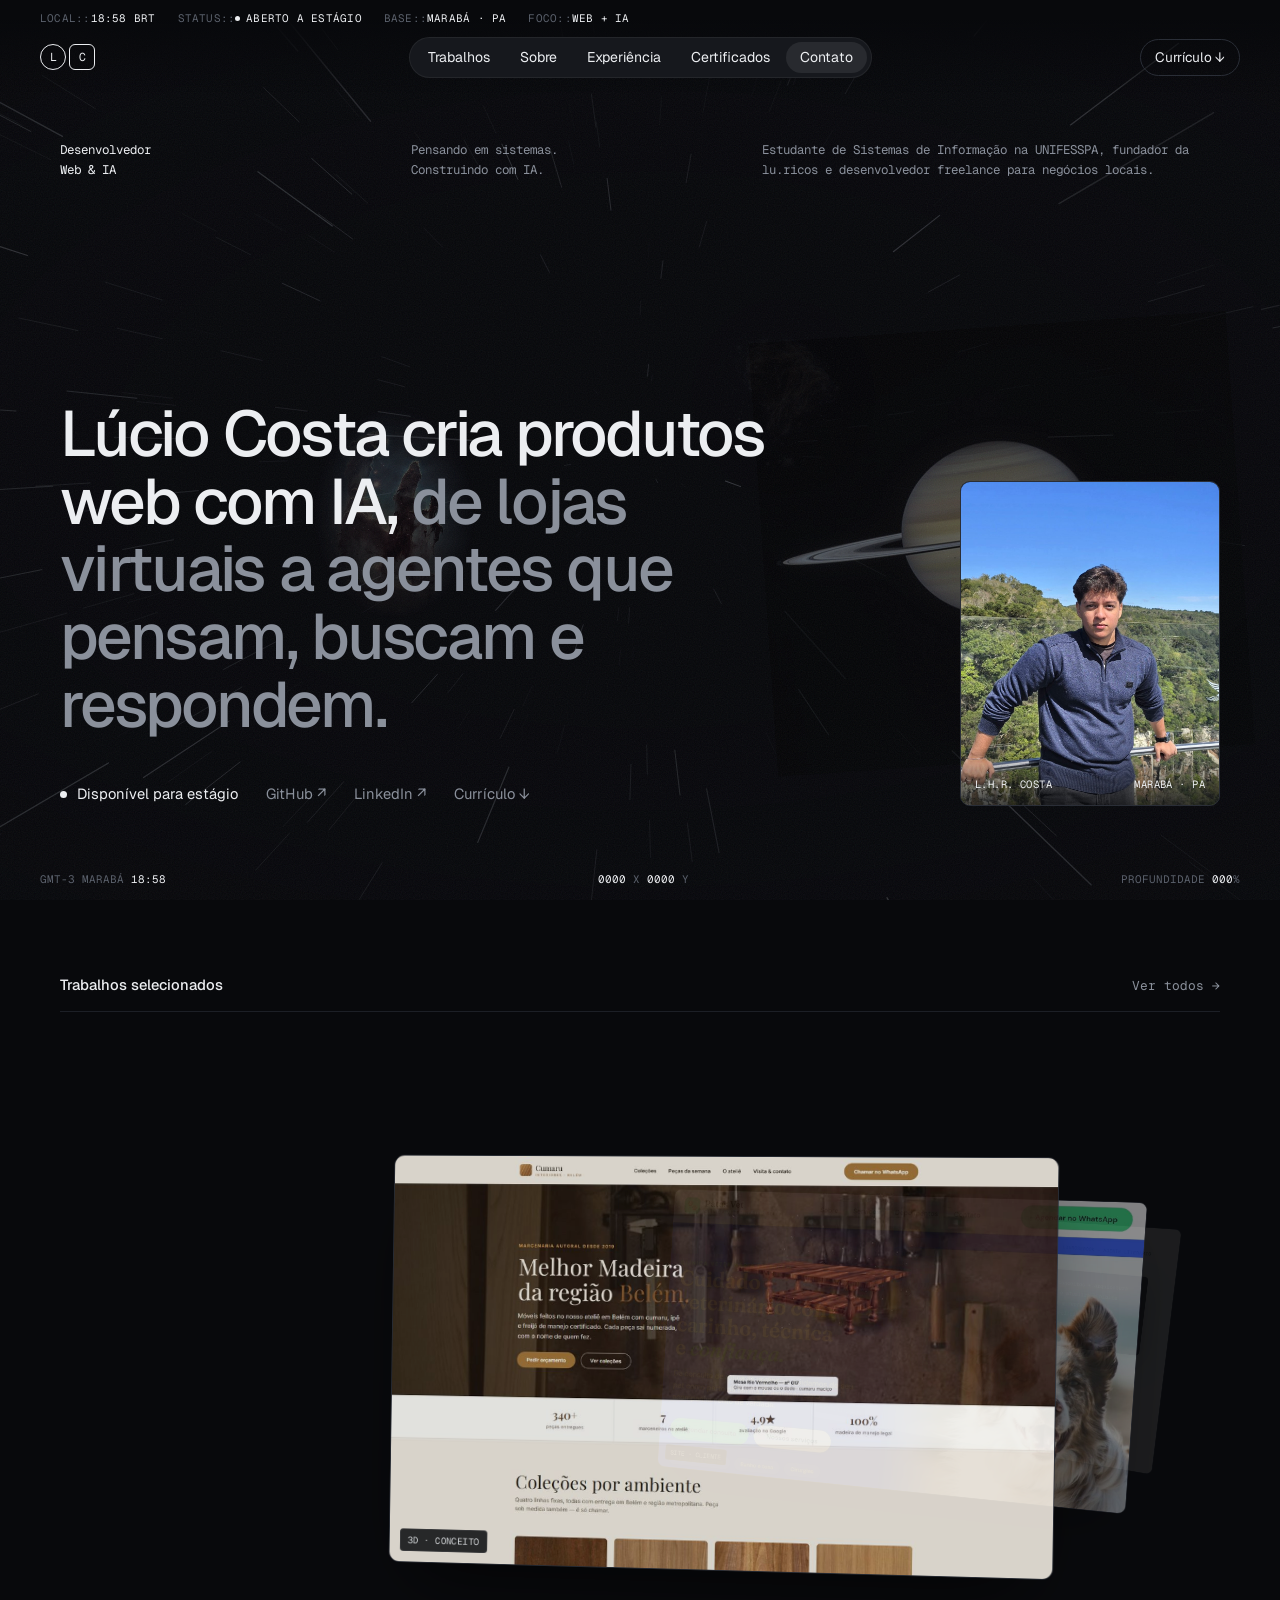
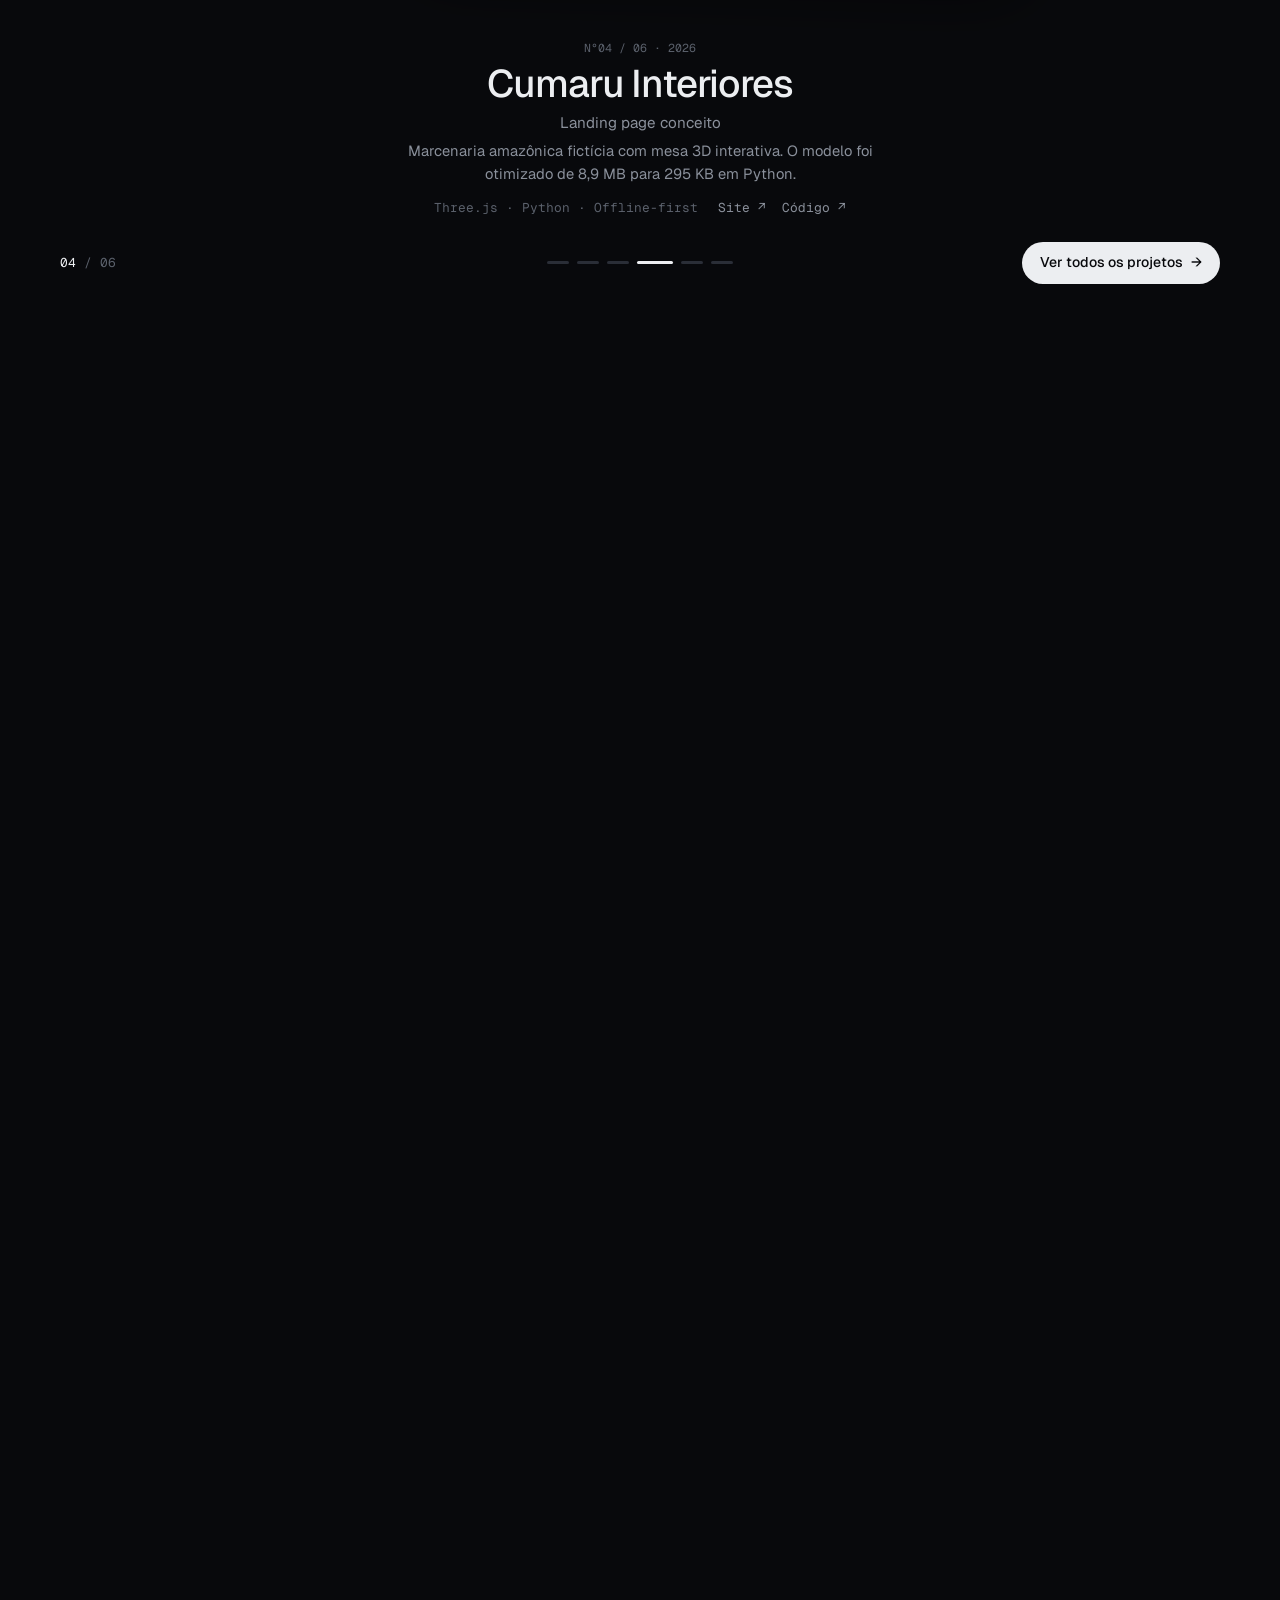
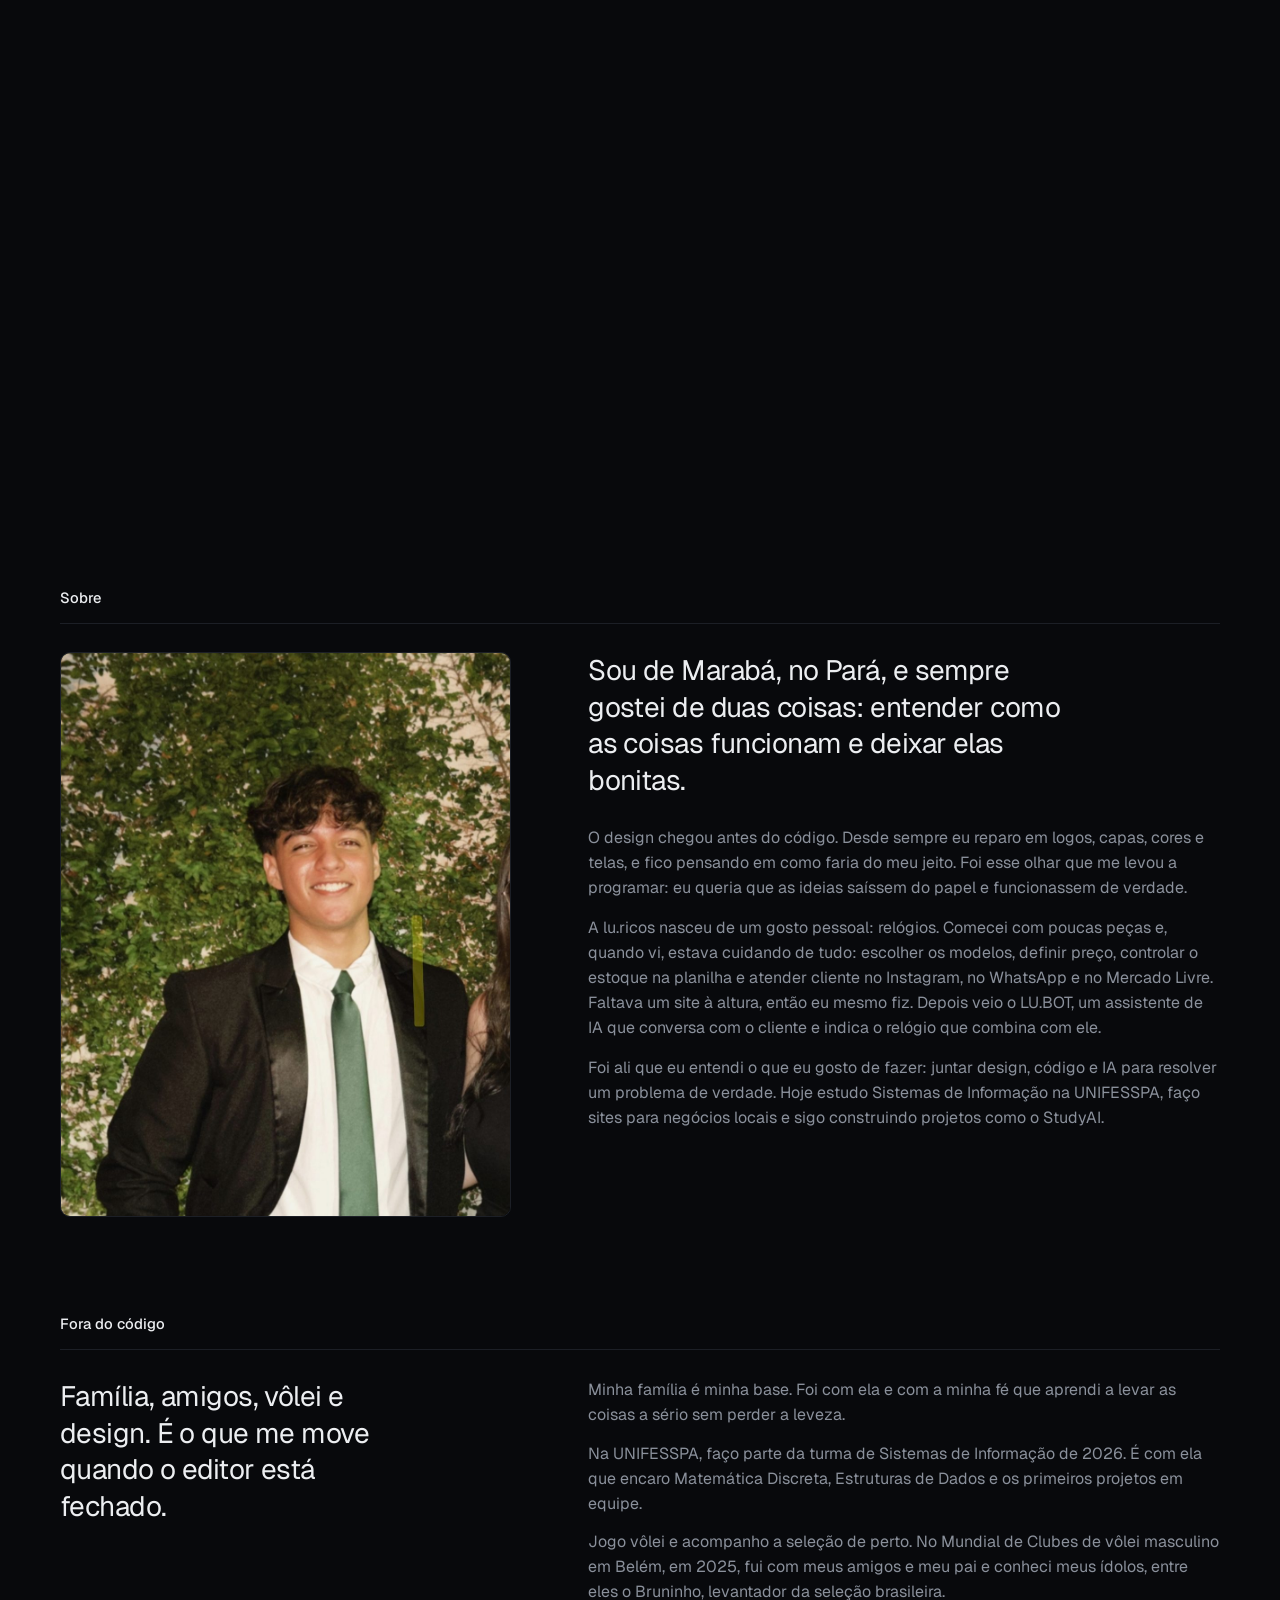
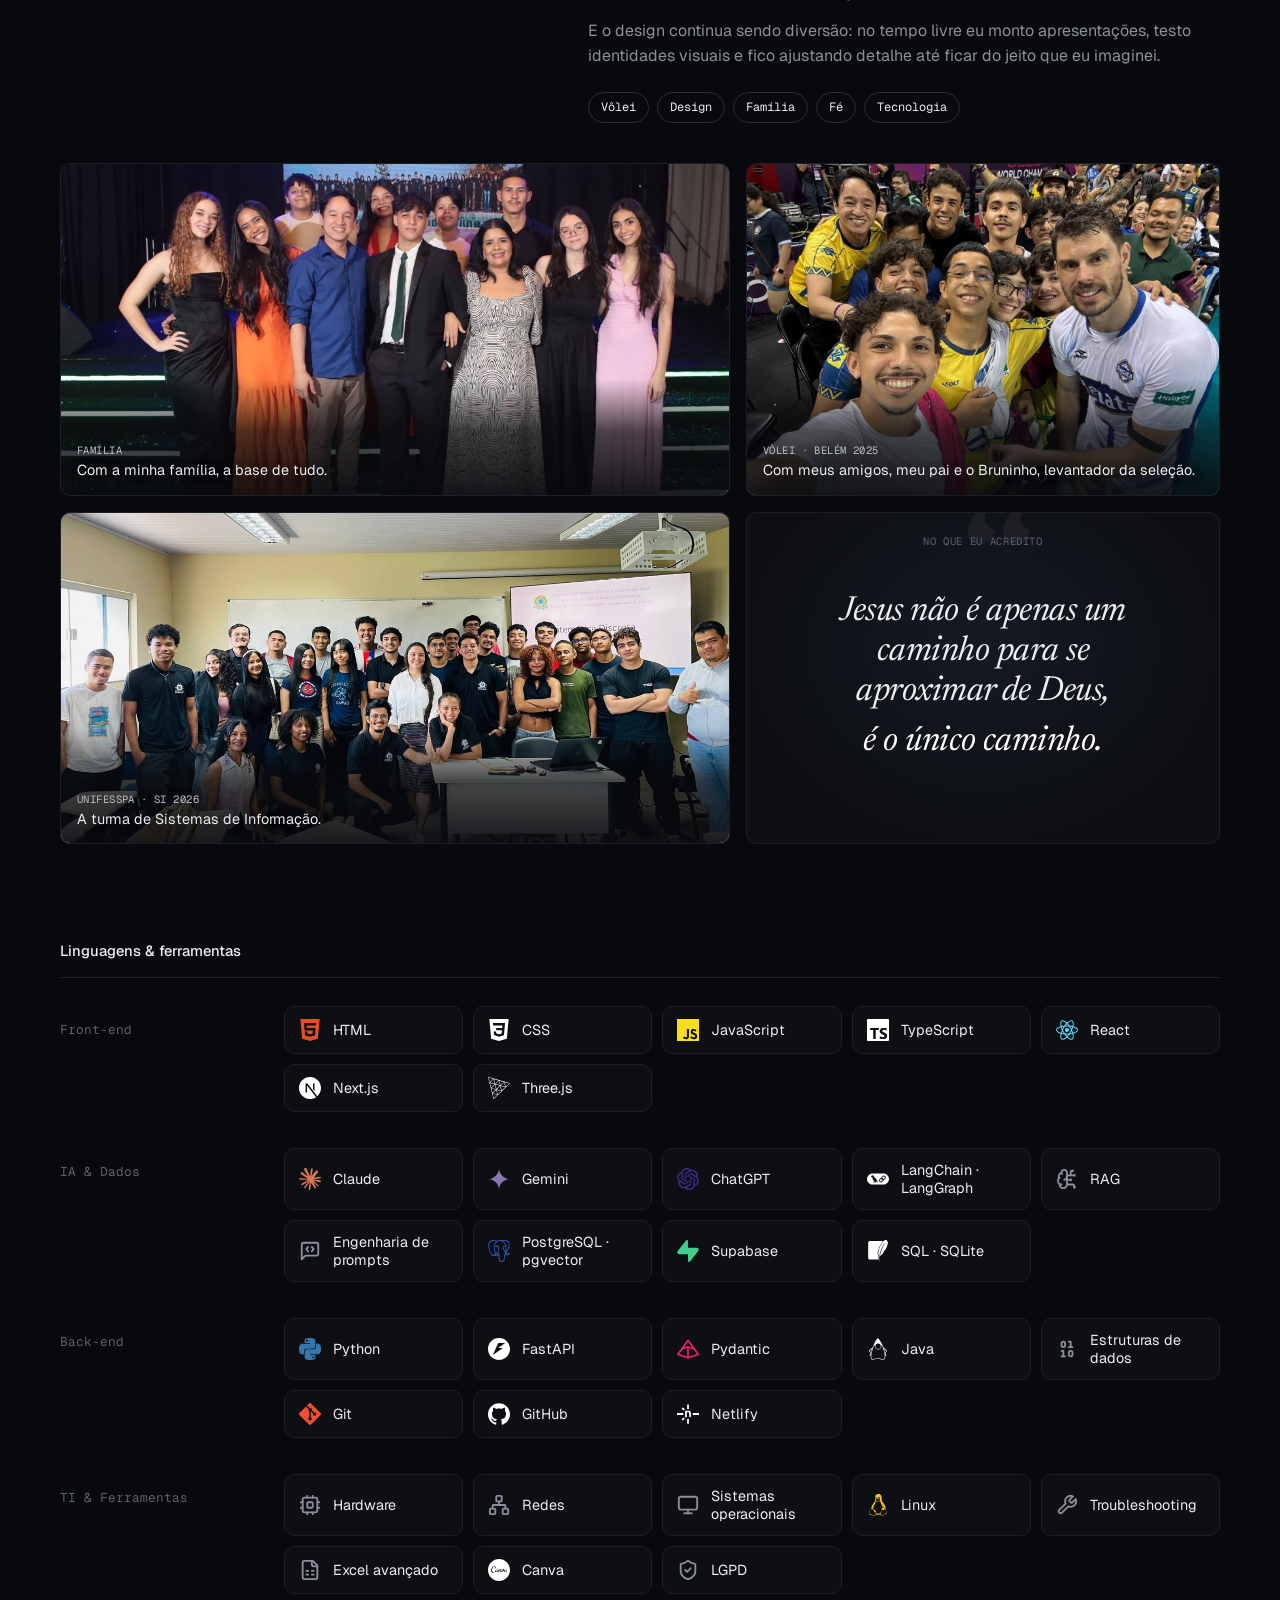
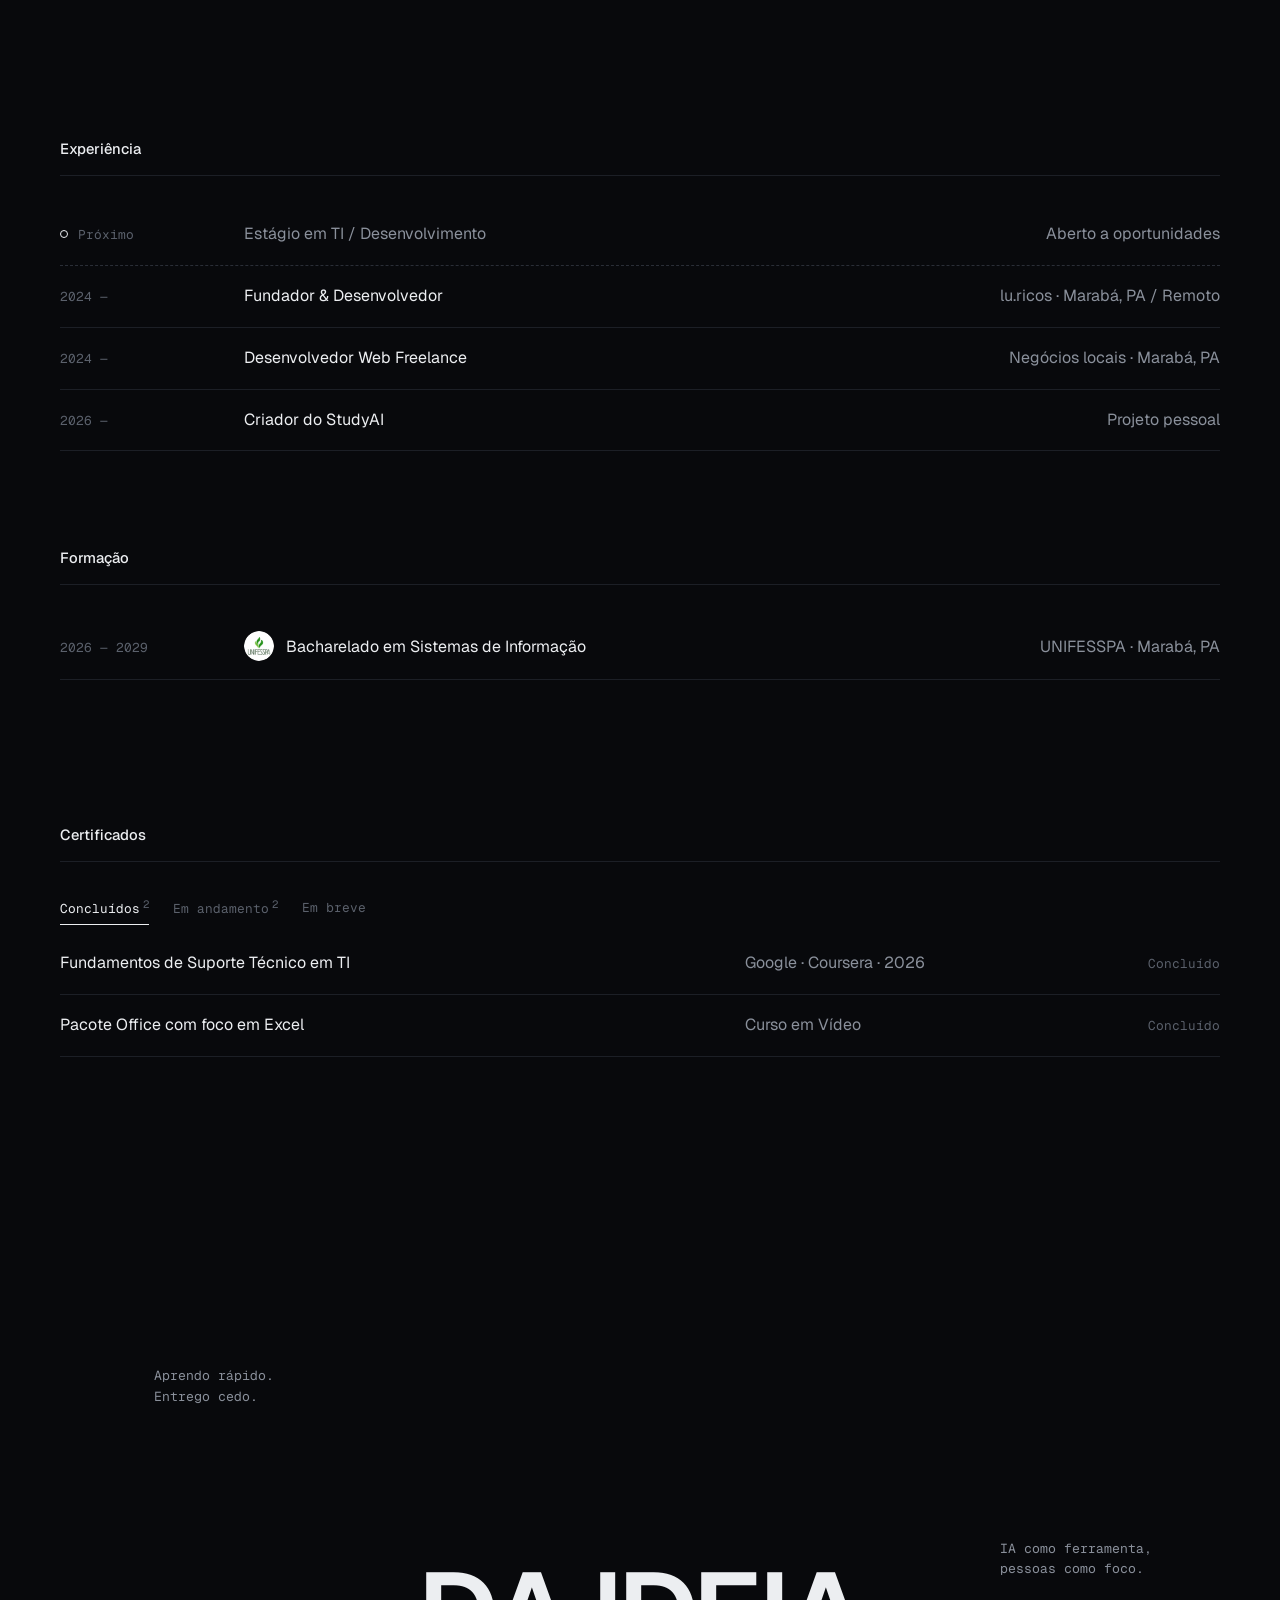
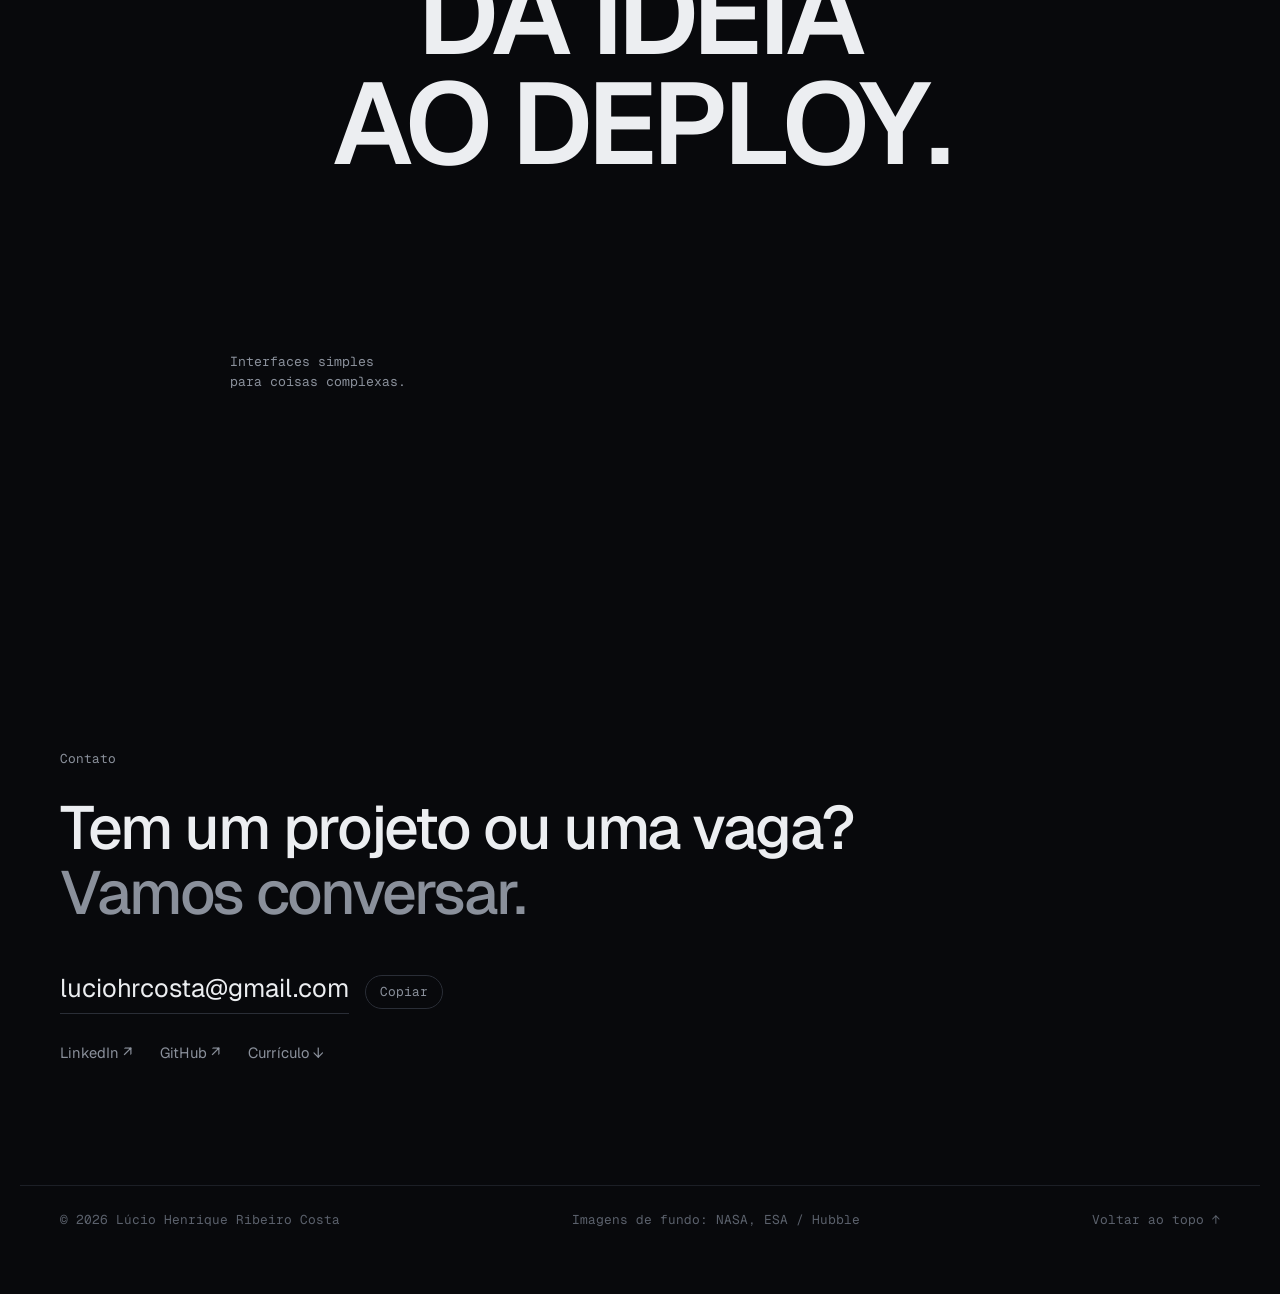
==== commit bdc9927a: "Evita página quebrada por cache após atualizações Adiciona ?v= aos arquivos CSS e JS no index e no p" ====
--- a/index.html
+++ b/index.html
@@ -14,7 +14,7 @@
   <link rel="preconnect" href="https://fonts.googleapis.com" />
   <link rel="preconnect" href="https://fonts.gstatic.com" crossorigin />
   <link href="https://fonts.googleapis.com/css2?family=Geist:wght@400;500;600&family=Geist+Mono:wght@400;500&family=Newsreader:ital,opsz,wght@1,6..72,400&display=swap" rel="stylesheet" />
-  <link rel="stylesheet" href="style.css" />
+  <link rel="stylesheet" href="style.css?v=20261115-6" />
 </head>
 <body>
   <div class="sky" aria-hidden="true">
@@ -196,8 +196,8 @@
 
   <div class="cursor mono" aria-hidden="true">Ver projeto ↗</div>
 
-  <script src="icons.js"></script>
-  <script src="data.js"></script>
-  <script src="script.js"></script>
+  <script src="icons.js?v=20261115-6"></script>
+  <script src="data.js?v=20261115-6"></script>
+  <script src="script.js?v=20261115-6"></script>
 </body>
 </html>
--- a/style.css
+++ b/style.css
@@ -40,7 +40,7 @@
 .space { position: absolute; inset: 0; overflow: hidden; }
 .space img {
   position: absolute; left: 0; top: 0; max-width: none; opacity: 0;
-  transform-origin: 0 0; will-change: transform, opacity; backface-visibility: hidden;
+  transform-origin: 50% 50%; will-change: transform, opacity; backface-visibility: hidden;
   -webkit-mask-image: radial-gradient(closest-side, #000 45%, transparent 100%);
   mask-image: radial-gradient(closest-side, #000 45%, transparent 100%);
 }
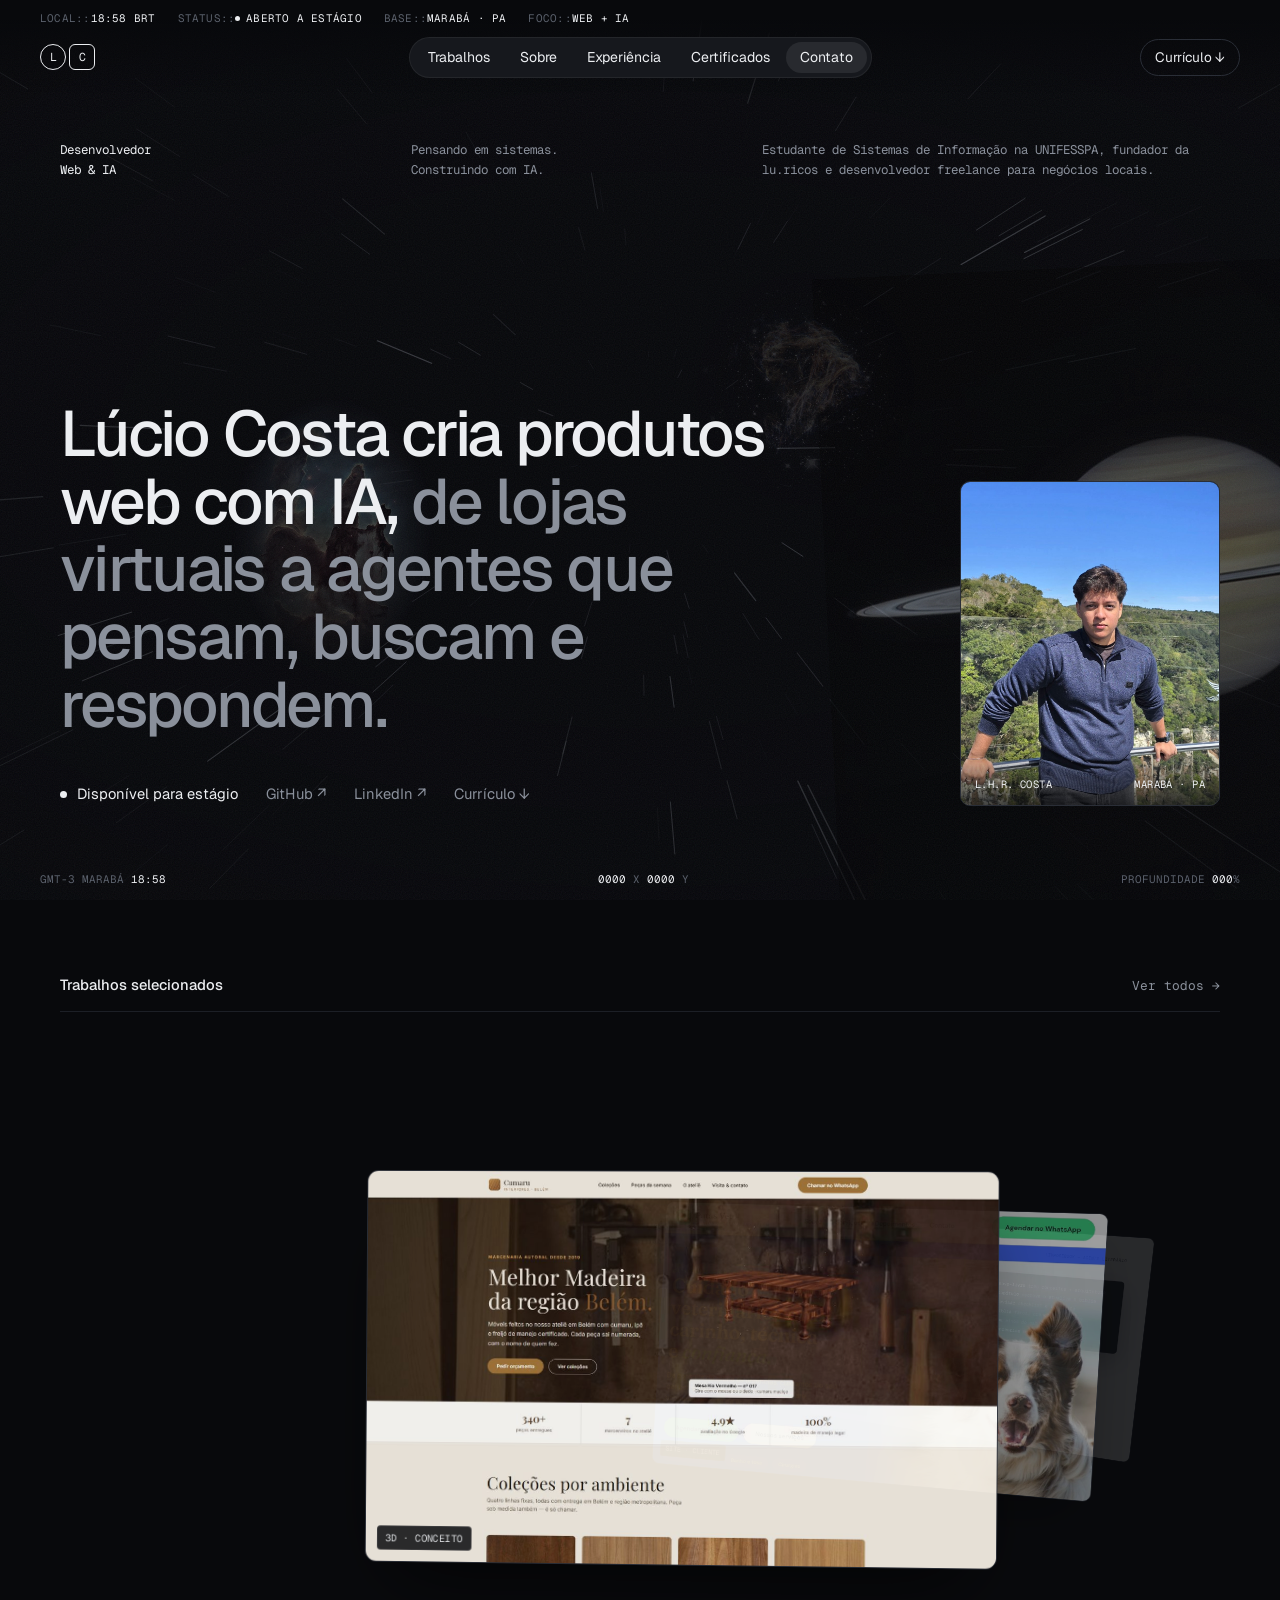
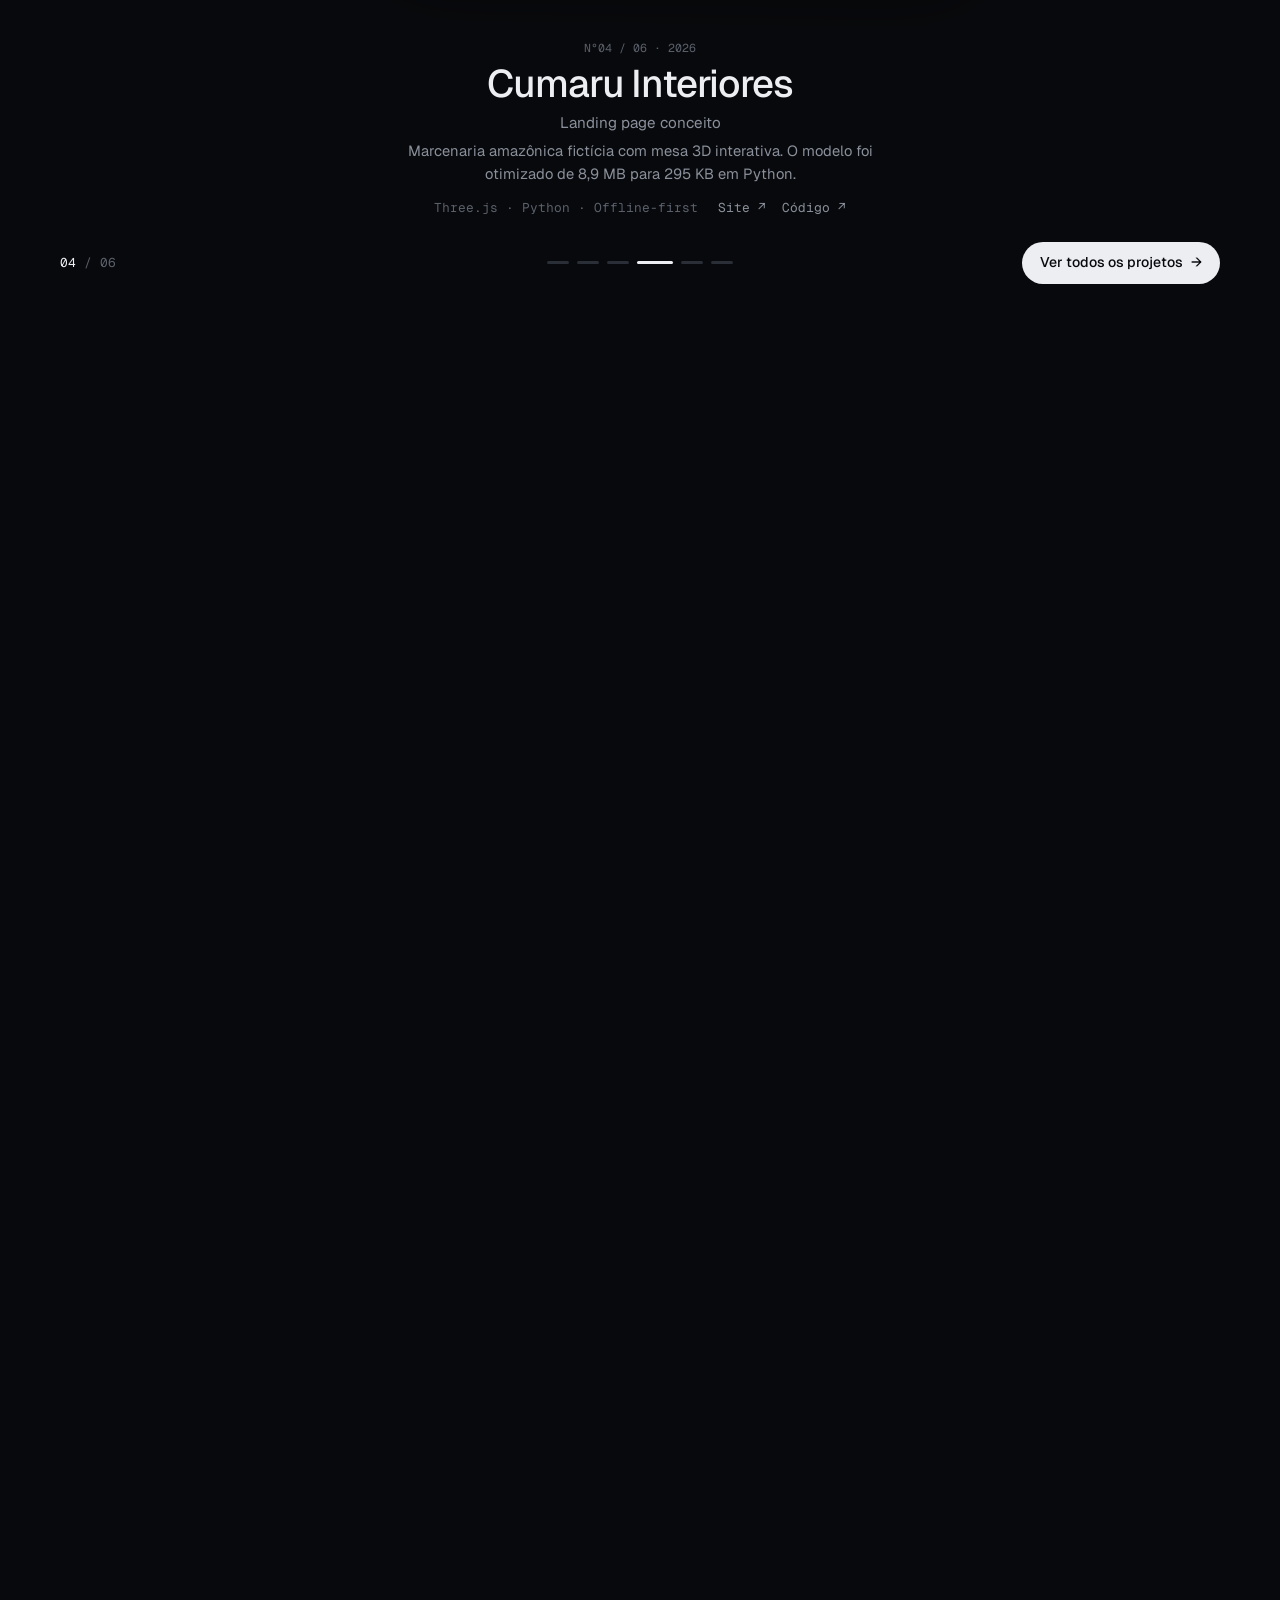
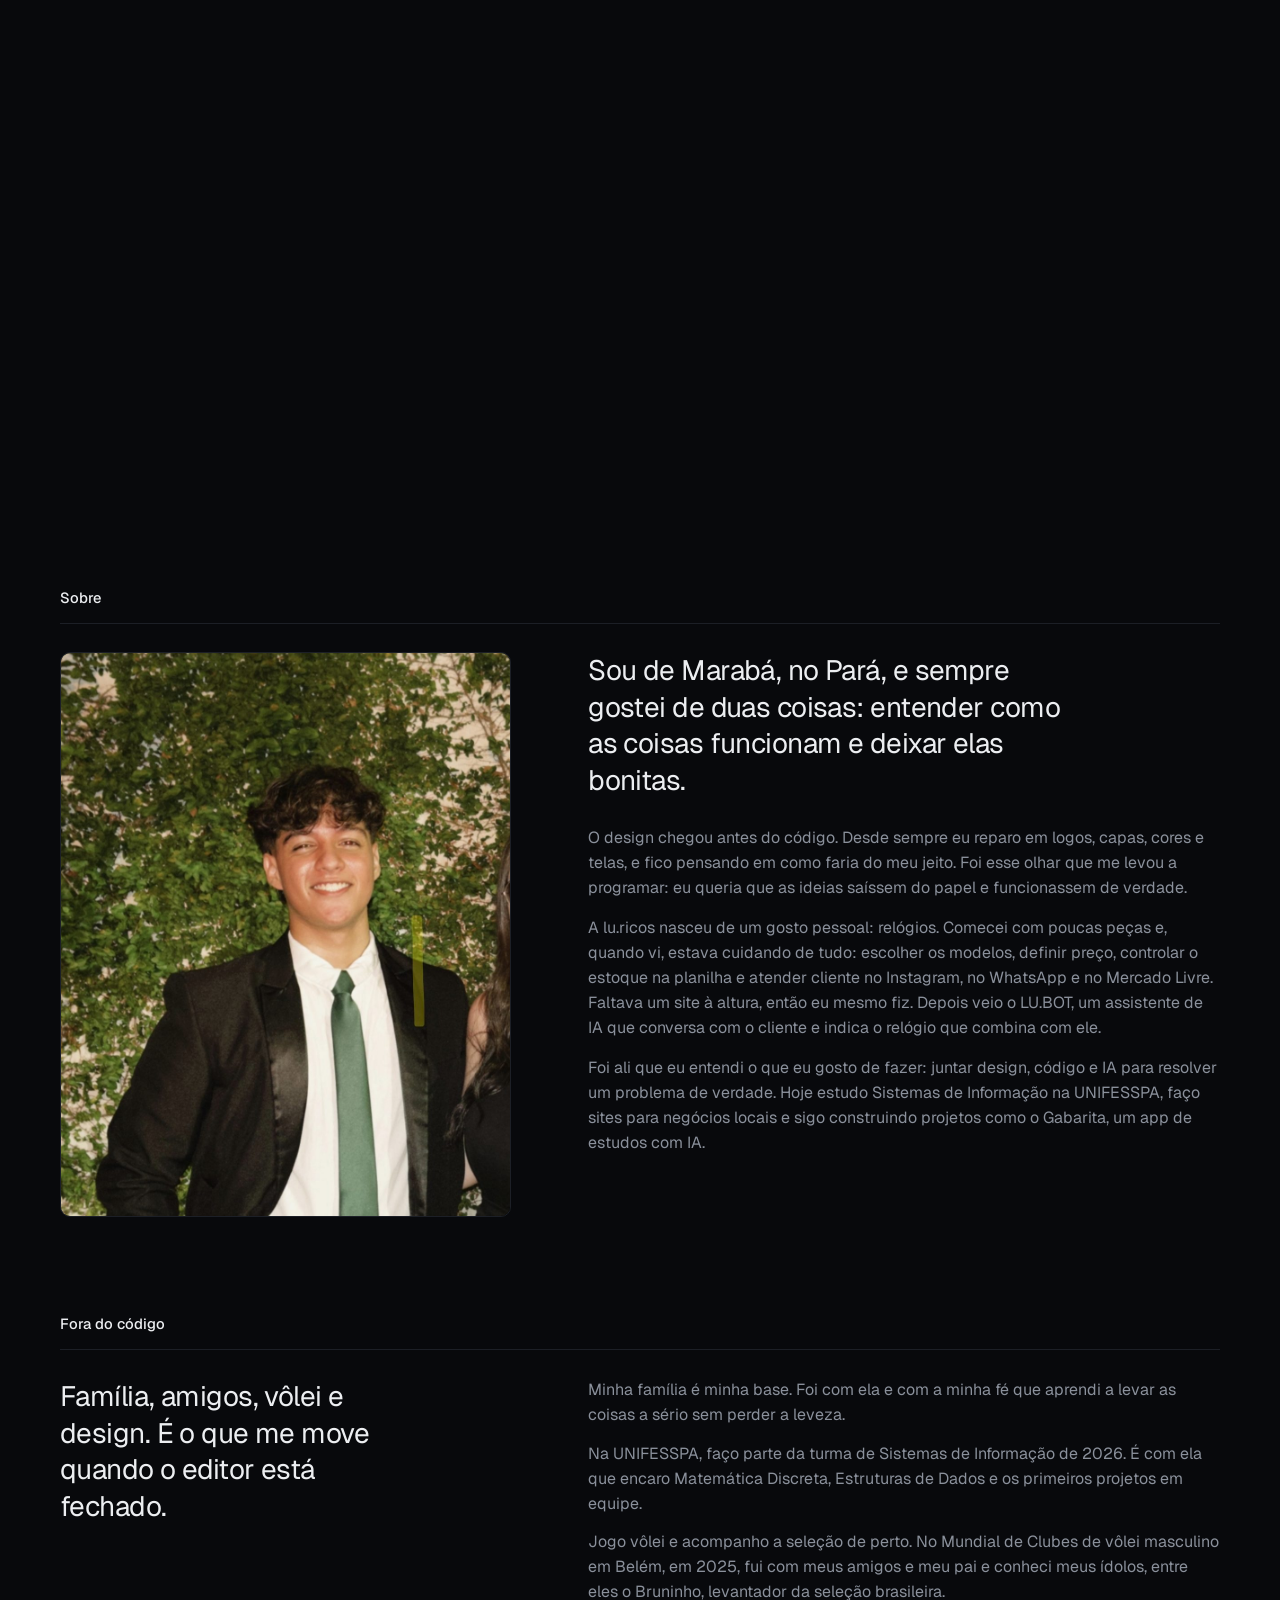
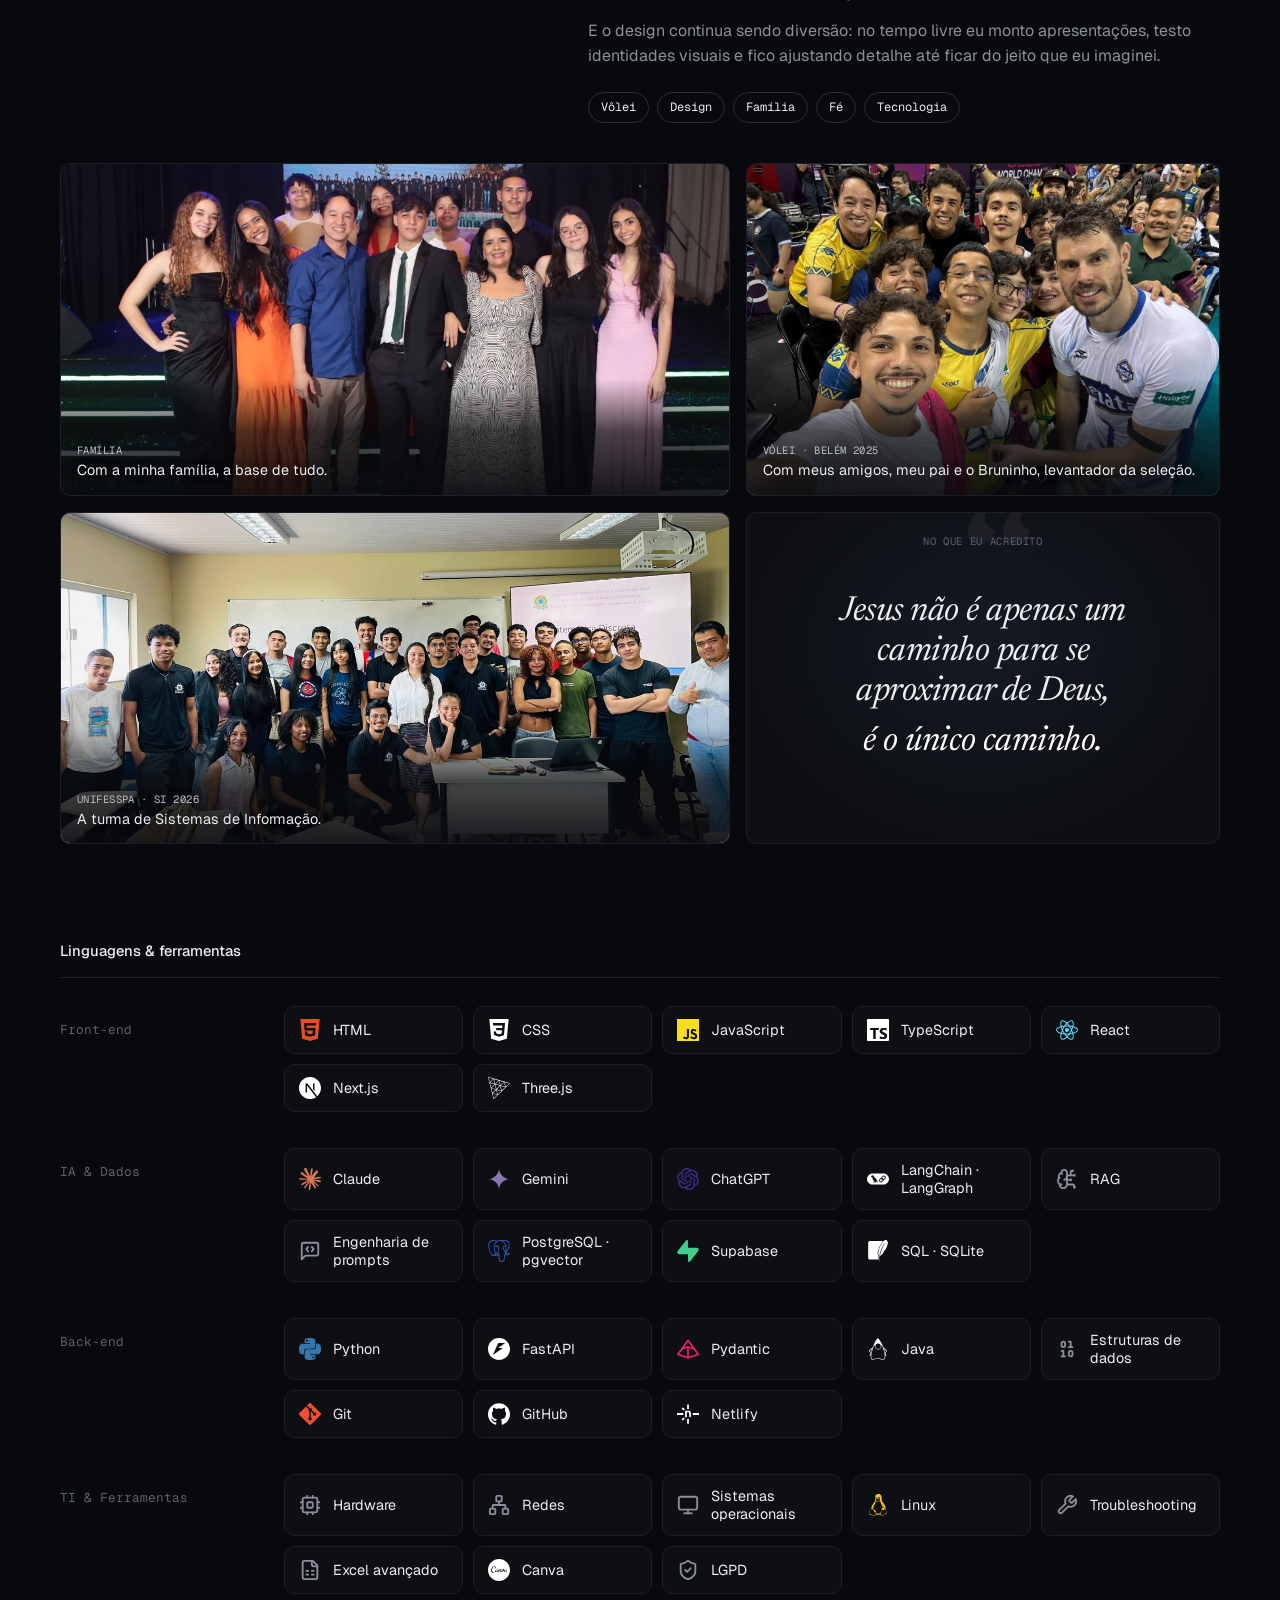
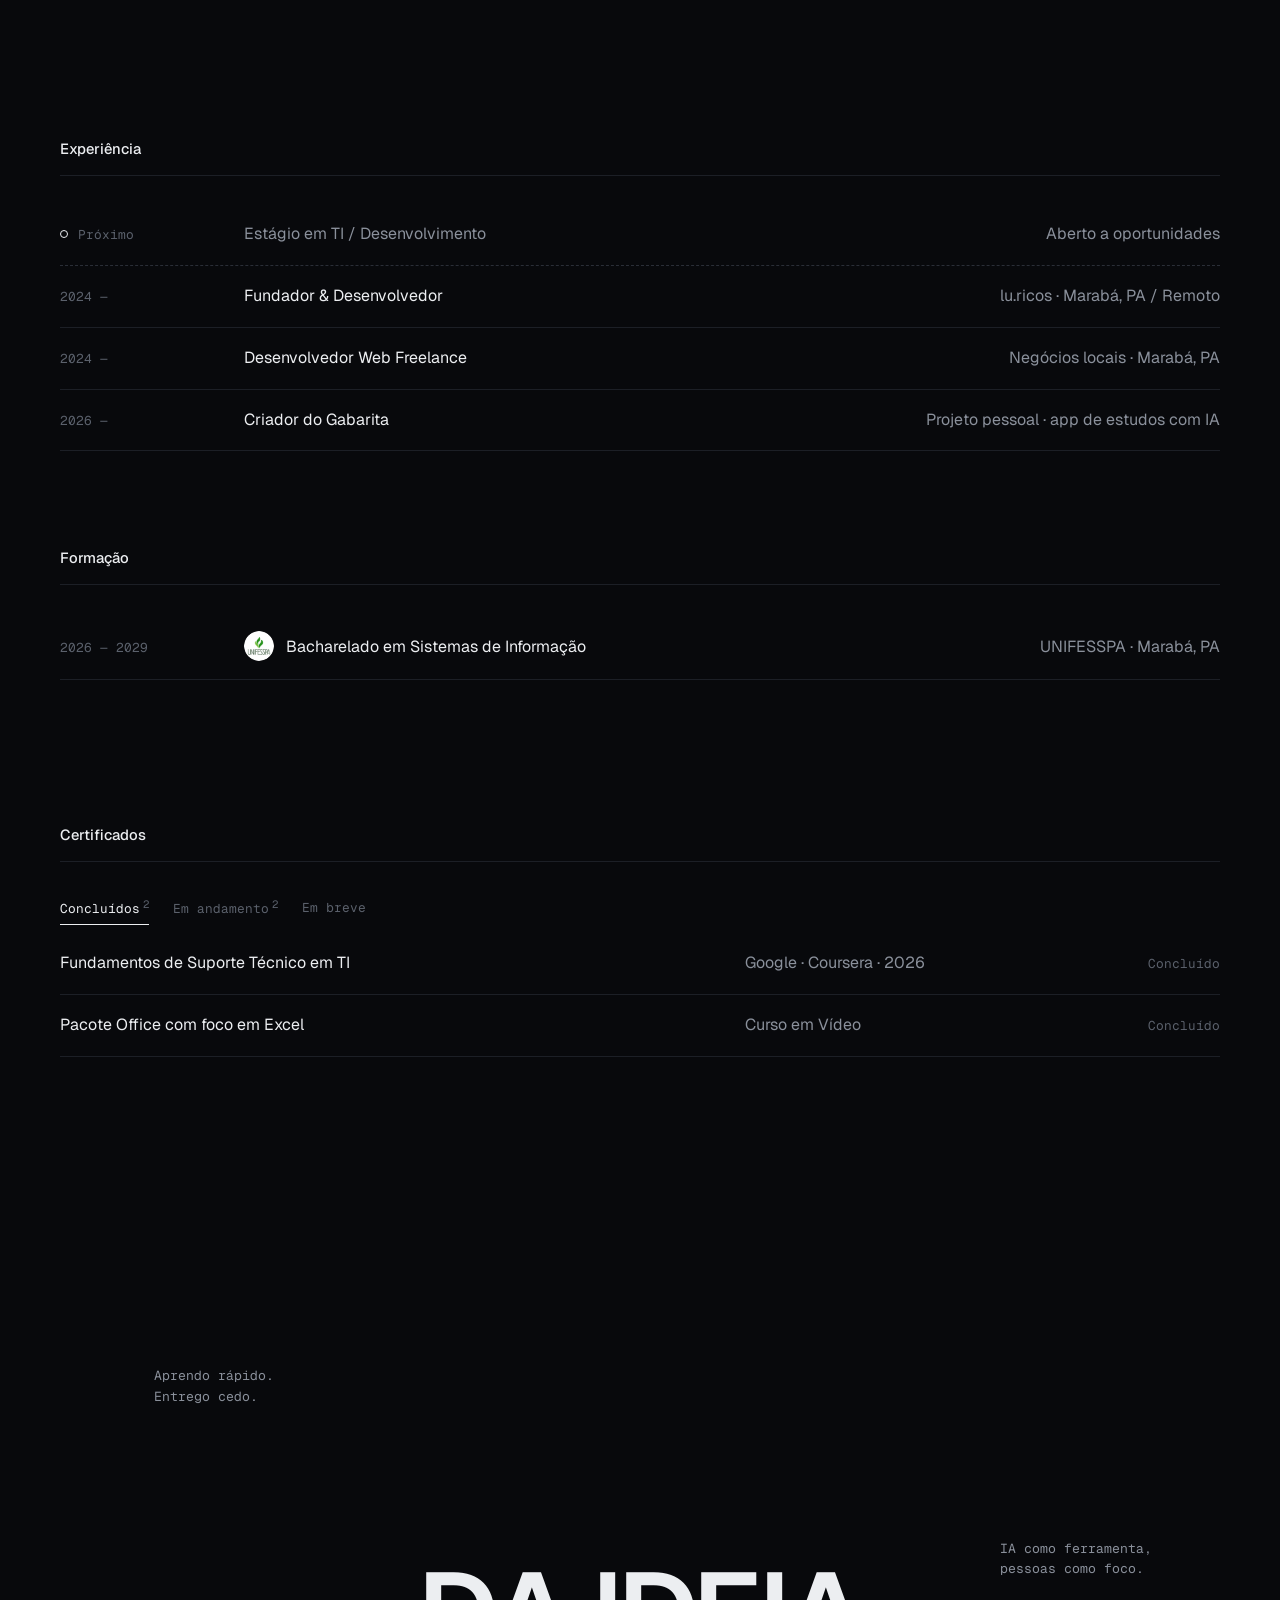
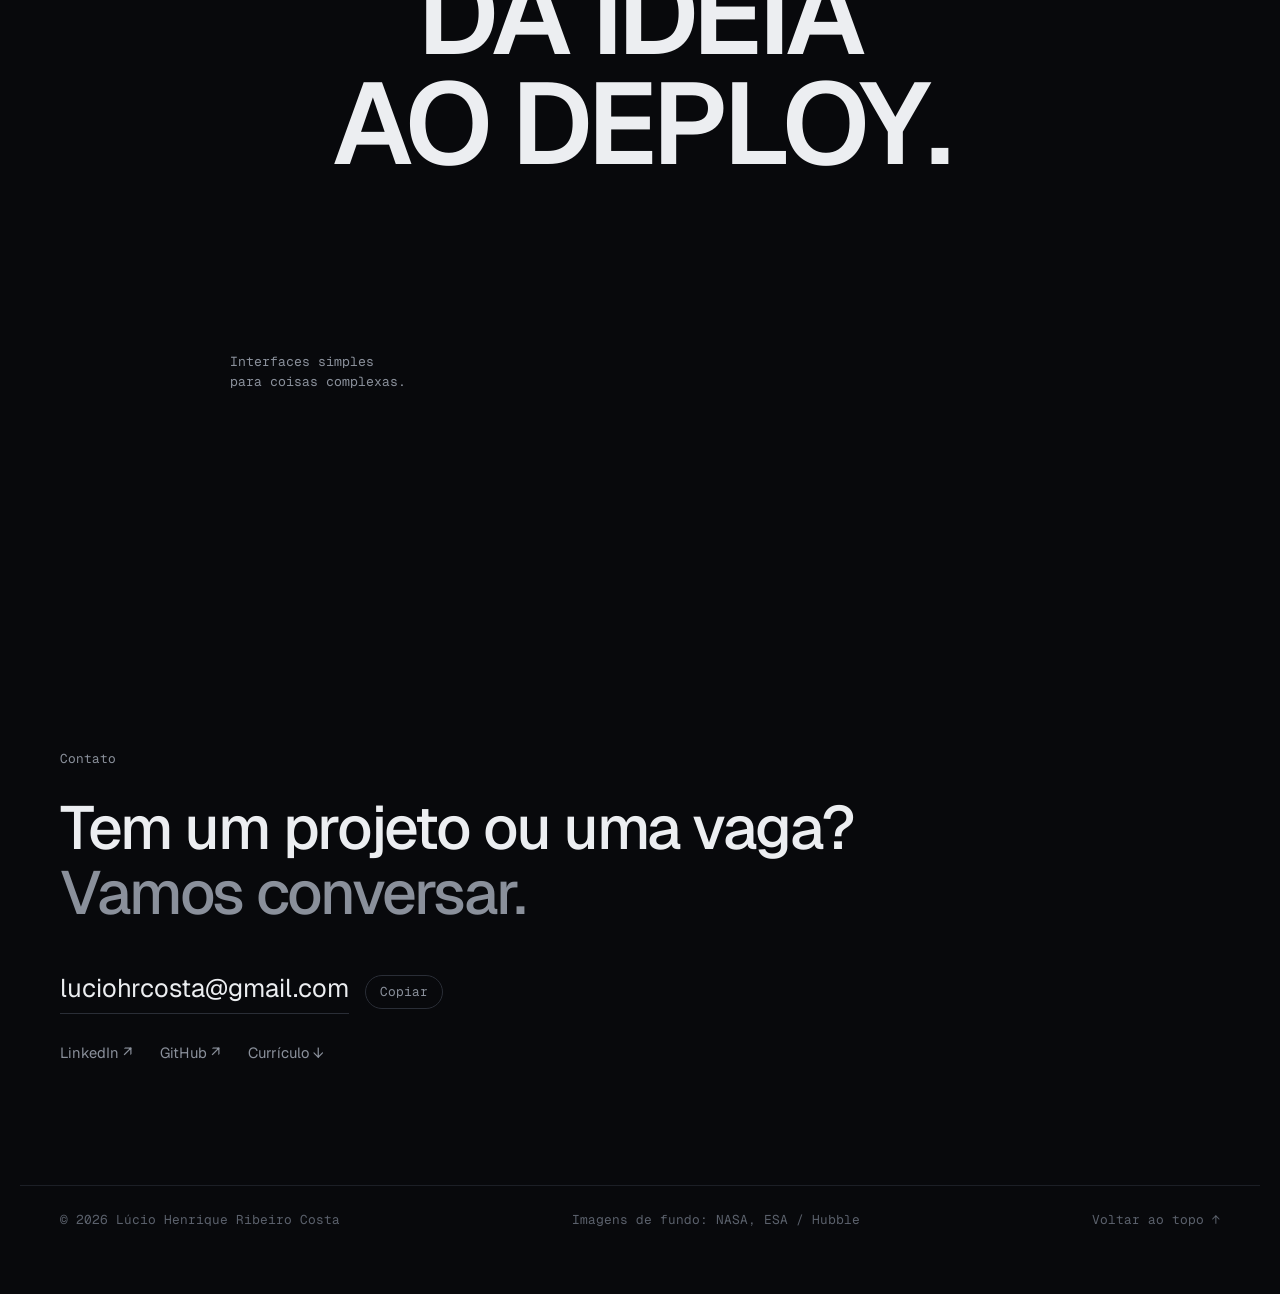
==== commit 865cfae5: "Gabarita no lugar do StudyAI Miniatura da página inicial do Gabarita, descrição, tecnologias e links" ====
--- a/index.html
+++ b/index.html
@@ -14,7 +14,7 @@
   <link rel="preconnect" href="https://fonts.googleapis.com" />
   <link rel="preconnect" href="https://fonts.gstatic.com" crossorigin />
   <link href="https://fonts.googleapis.com/css2?family=Geist:wght@400;500;600&family=Geist+Mono:wght@400;500&family=Newsreader:ital,opsz,wght@1,6..72,400&display=swap" rel="stylesheet" />
-  <link rel="stylesheet" href="style.css?v=20261115-6" />
+  <link rel="stylesheet" href="style.css?v=20261117-1" />
 </head>
 <body>
   <div class="sky" aria-hidden="true">
@@ -109,7 +109,7 @@
           <p class="lede">Sou de Marabá, no Pará, e sempre gostei de duas coisas: entender como as coisas funcionam e deixar elas bonitas.</p>
           <p>O design chegou antes do código. Desde sempre eu reparo em logos, capas, cores e telas, e fico pensando em como faria do meu jeito. Foi esse olhar que me levou a programar: eu queria que as ideias saíssem do papel e funcionassem de verdade.</p>
           <p>A lu.ricos nasceu de um gosto pessoal: relógios. Comecei com poucas peças e, quando vi, estava cuidando de tudo: escolher os modelos, definir preço, controlar o estoque na planilha e atender cliente no Instagram, no WhatsApp e no Mercado Livre. Faltava um site à altura, então eu mesmo fiz. Depois veio o LU.BOT, um assistente de IA que conversa com o cliente e indica o relógio que combina com ele.</p>
-          <p>Foi ali que eu entendi o que eu gosto de fazer: juntar design, código e IA para resolver um problema de verdade. Hoje estudo Sistemas de Informação na UNIFESSPA, faço sites para negócios locais e sigo construindo projetos como o StudyAI.</p>
+          <p>Foi ali que eu entendi o que eu gosto de fazer: juntar design, código e IA para resolver um problema de verdade. Hoje estudo Sistemas de Informação na UNIFESSPA, faço sites para negócios locais e sigo construindo projetos como o Gabarita, um app de estudos com IA.</p>
         </div>
       </div>
 
@@ -196,8 +196,8 @@
 
   <div class="cursor mono" aria-hidden="true">Ver projeto ↗</div>
 
-  <script src="icons.js?v=20261115-6"></script>
-  <script src="data.js?v=20261115-6"></script>
-  <script src="script.js?v=20261115-6"></script>
+  <script src="icons.js?v=20261117-1"></script>
+  <script src="data.js?v=20261117-1"></script>
+  <script src="script.js?v=20261117-1"></script>
 </body>
 </html>
--- a/style.css
+++ b/style.css
@@ -169,7 +169,7 @@
 .sc-cards { position: relative; perspective: 1400px; perspective-origin: 50% 45%; min-height: 0; }
 .sc-card {
   position: absolute; left: 50%; top: 50%; display: block;
-  width: min(64vw, 900px, calc((100svh - 430px) * 1.6)); aspect-ratio: 16 / 10;
+  width: min(62vw, 880px, calc((100svh - 480px) * 1.6)); aspect-ratio: 16 / 10;
   border-radius: 12px; overflow: hidden; border: 1px solid var(--line-2); background: var(--surface);
   box-shadow: 0 40px 80px -30px rgba(0, 0, 0, 0.8);
   will-change: transform, opacity; backface-visibility: hidden; transform-style: preserve-3d;
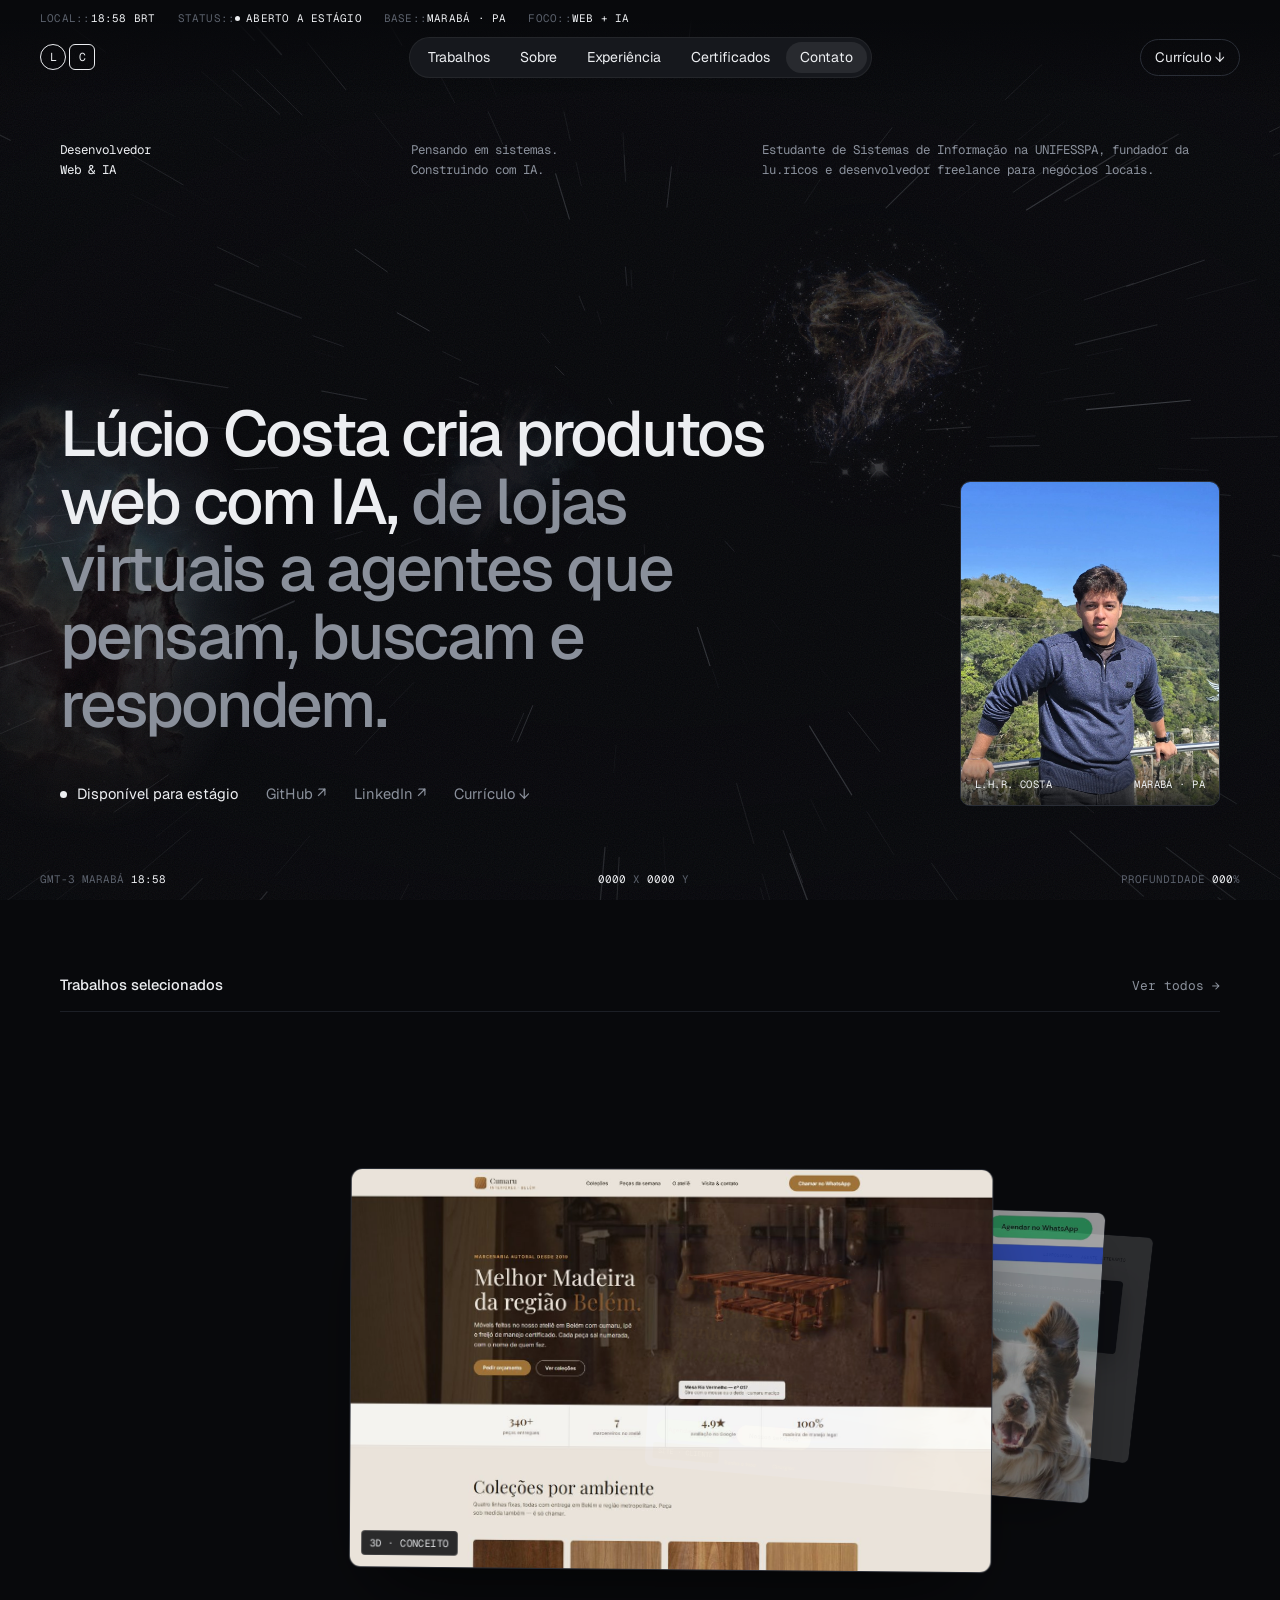
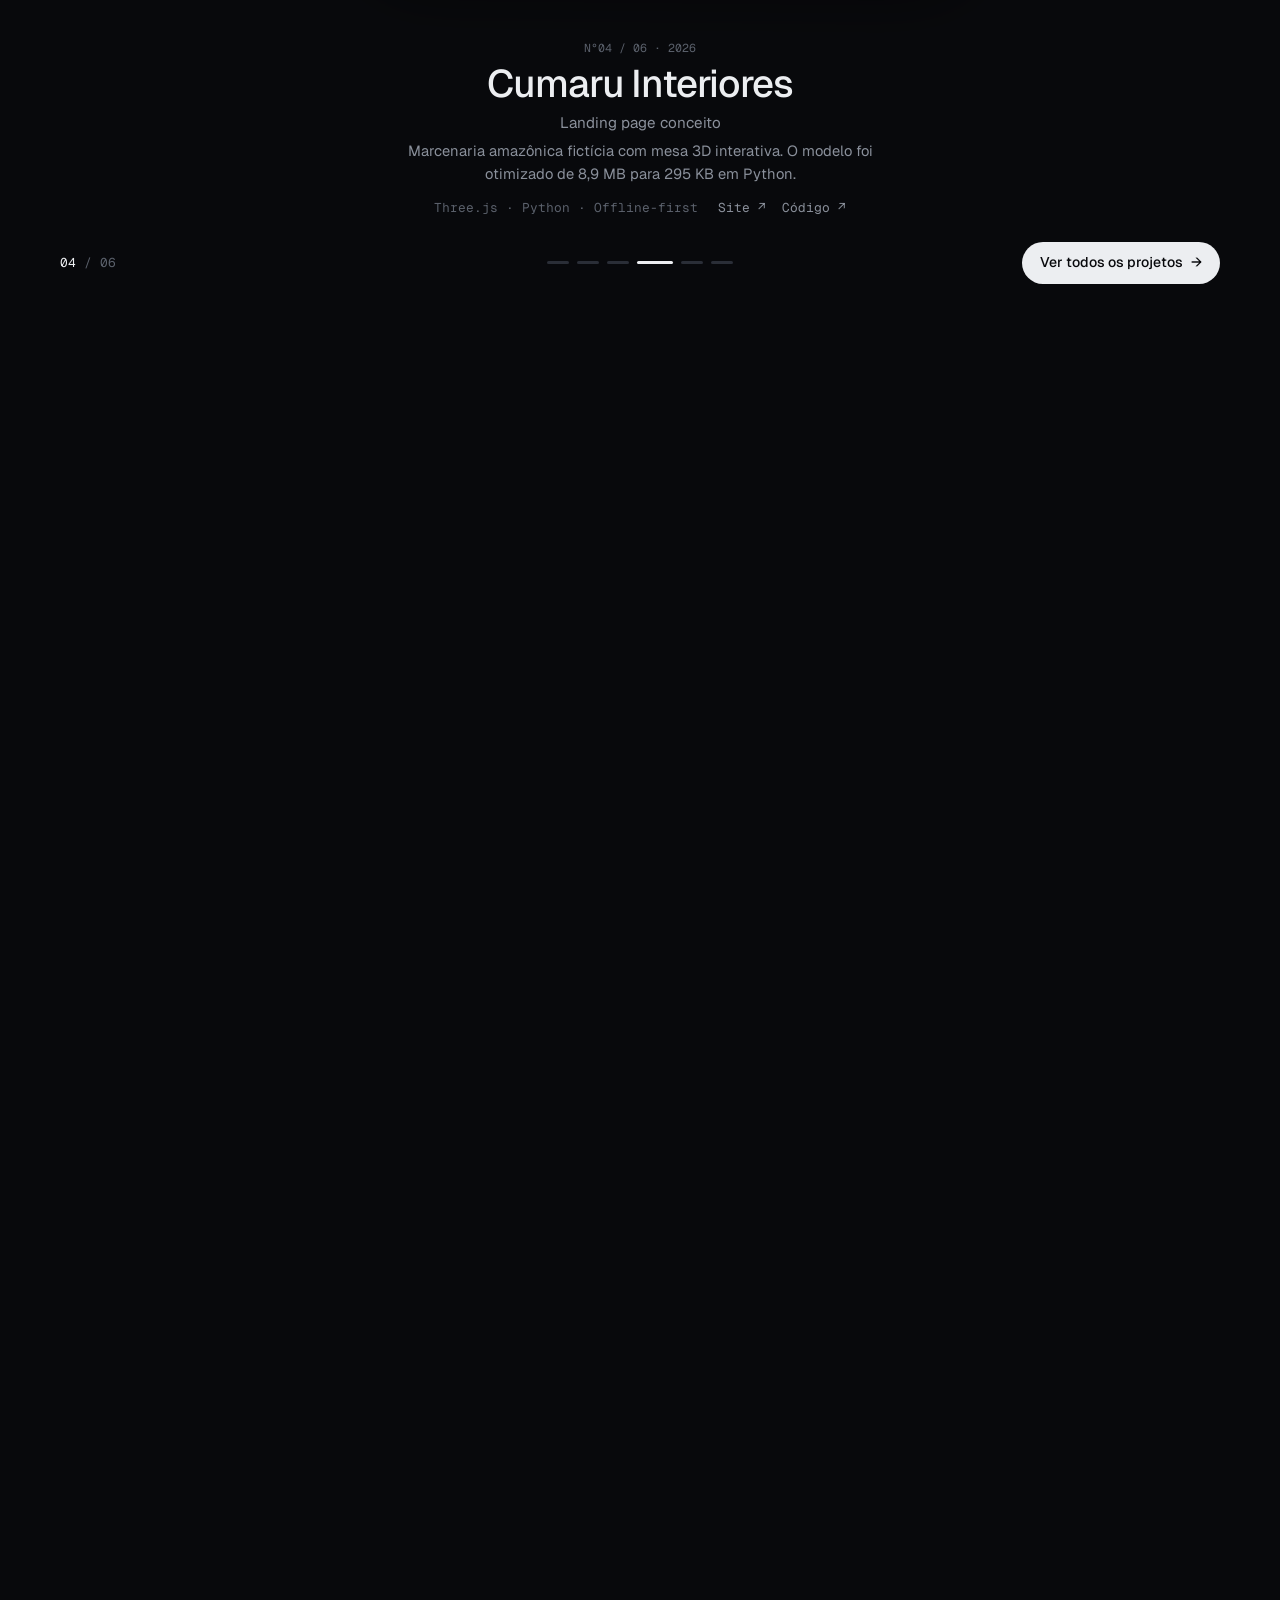
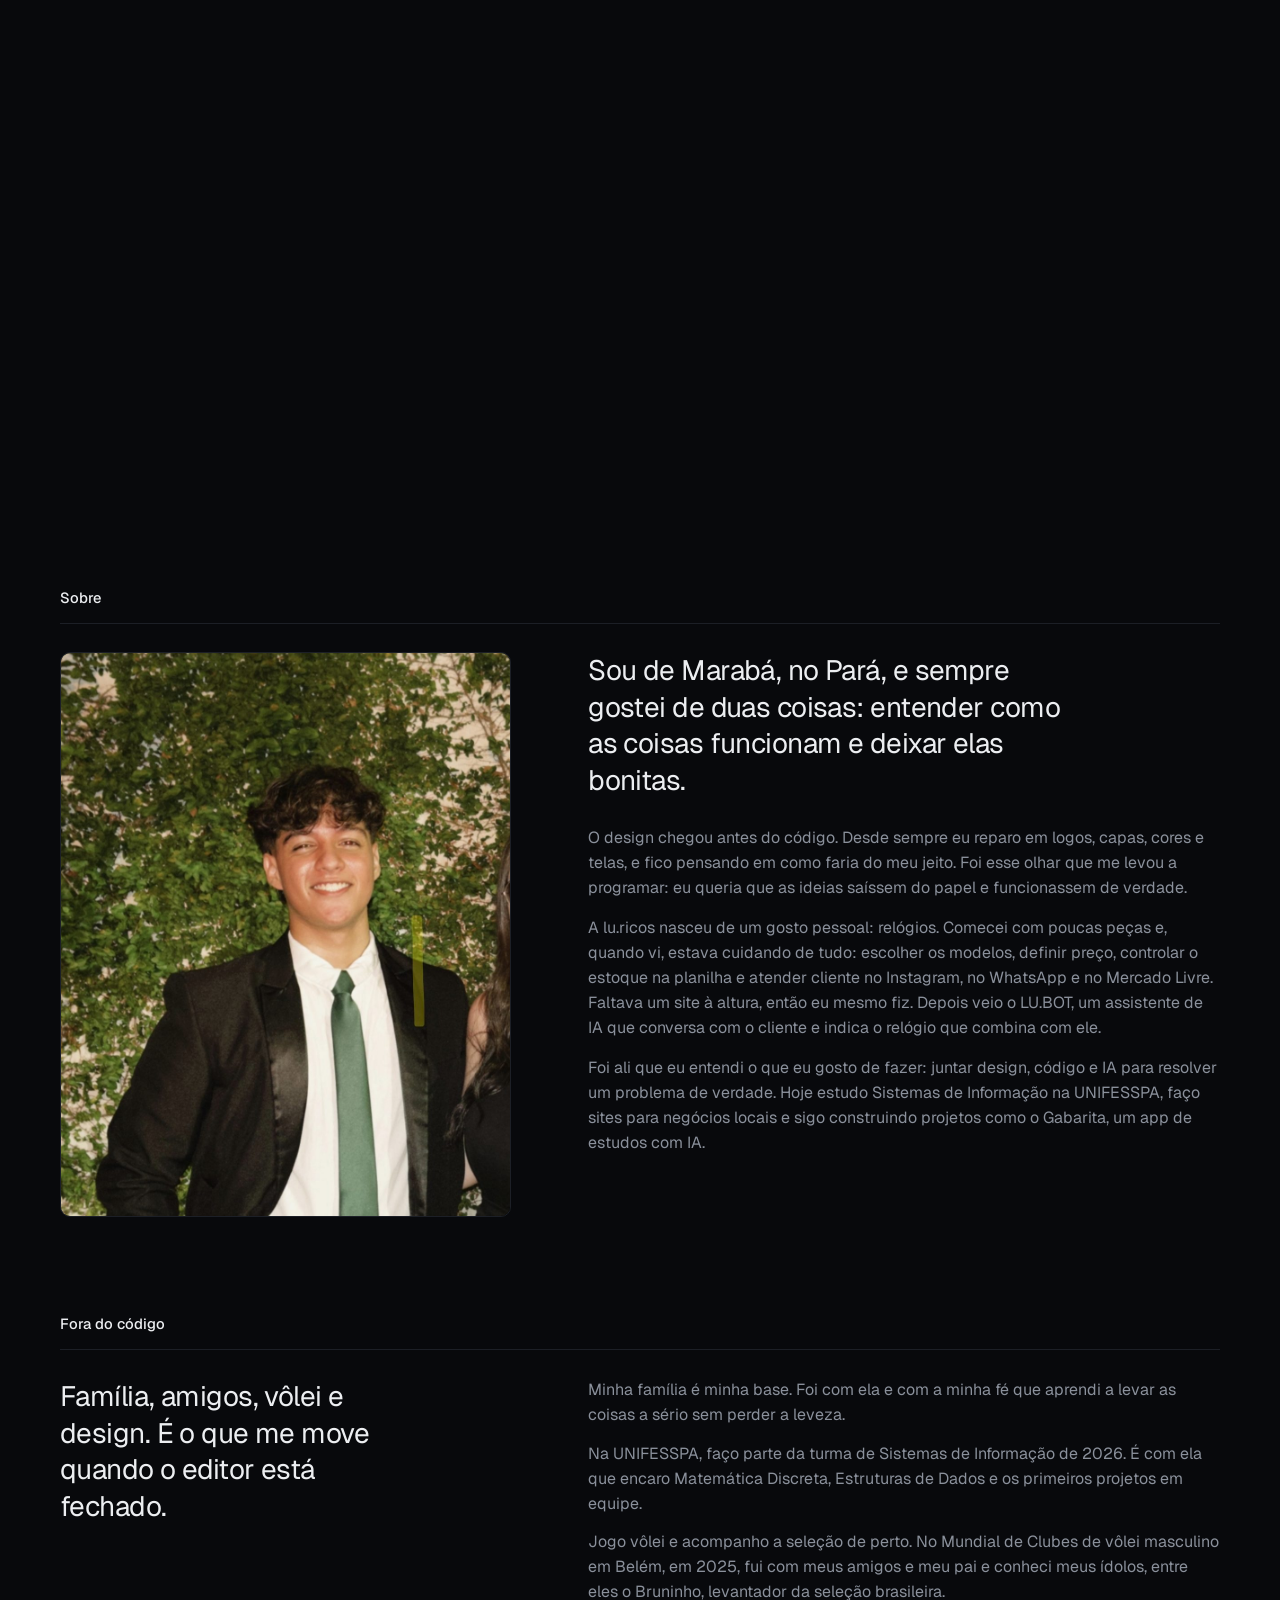
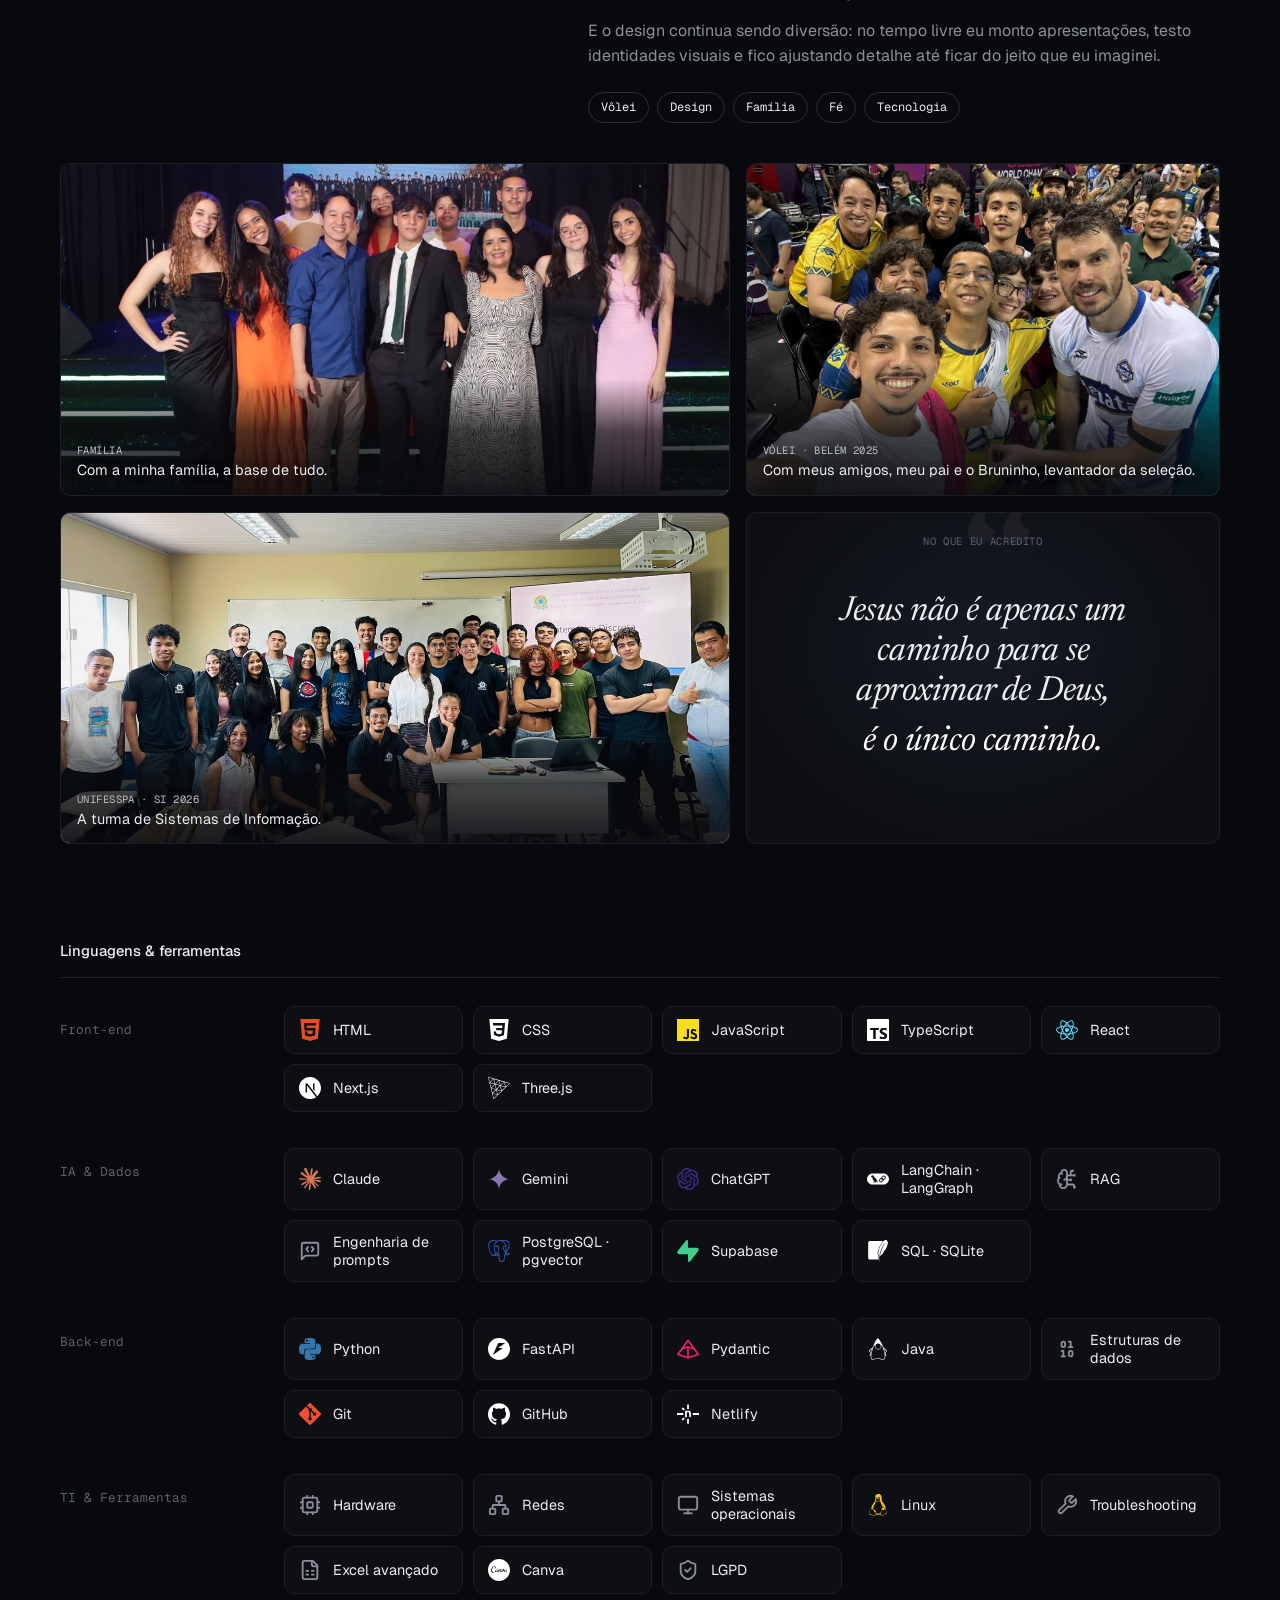
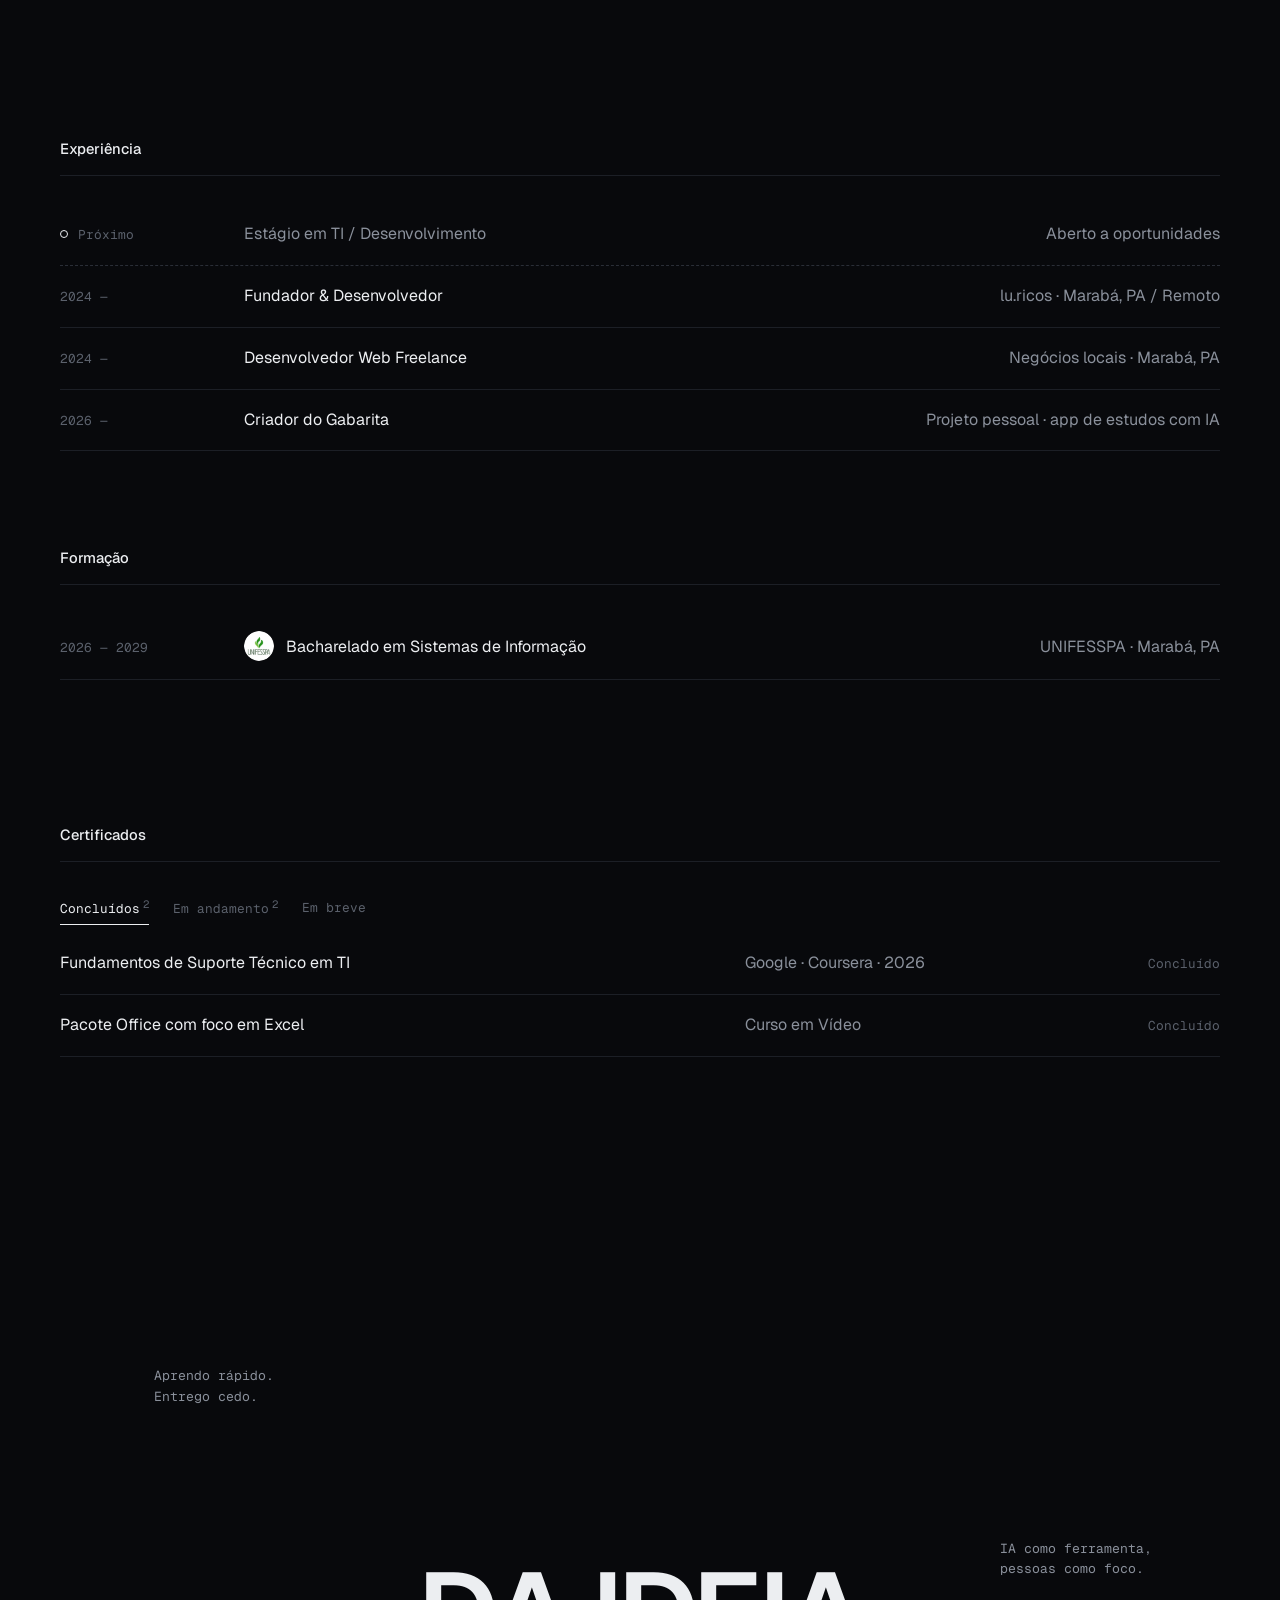
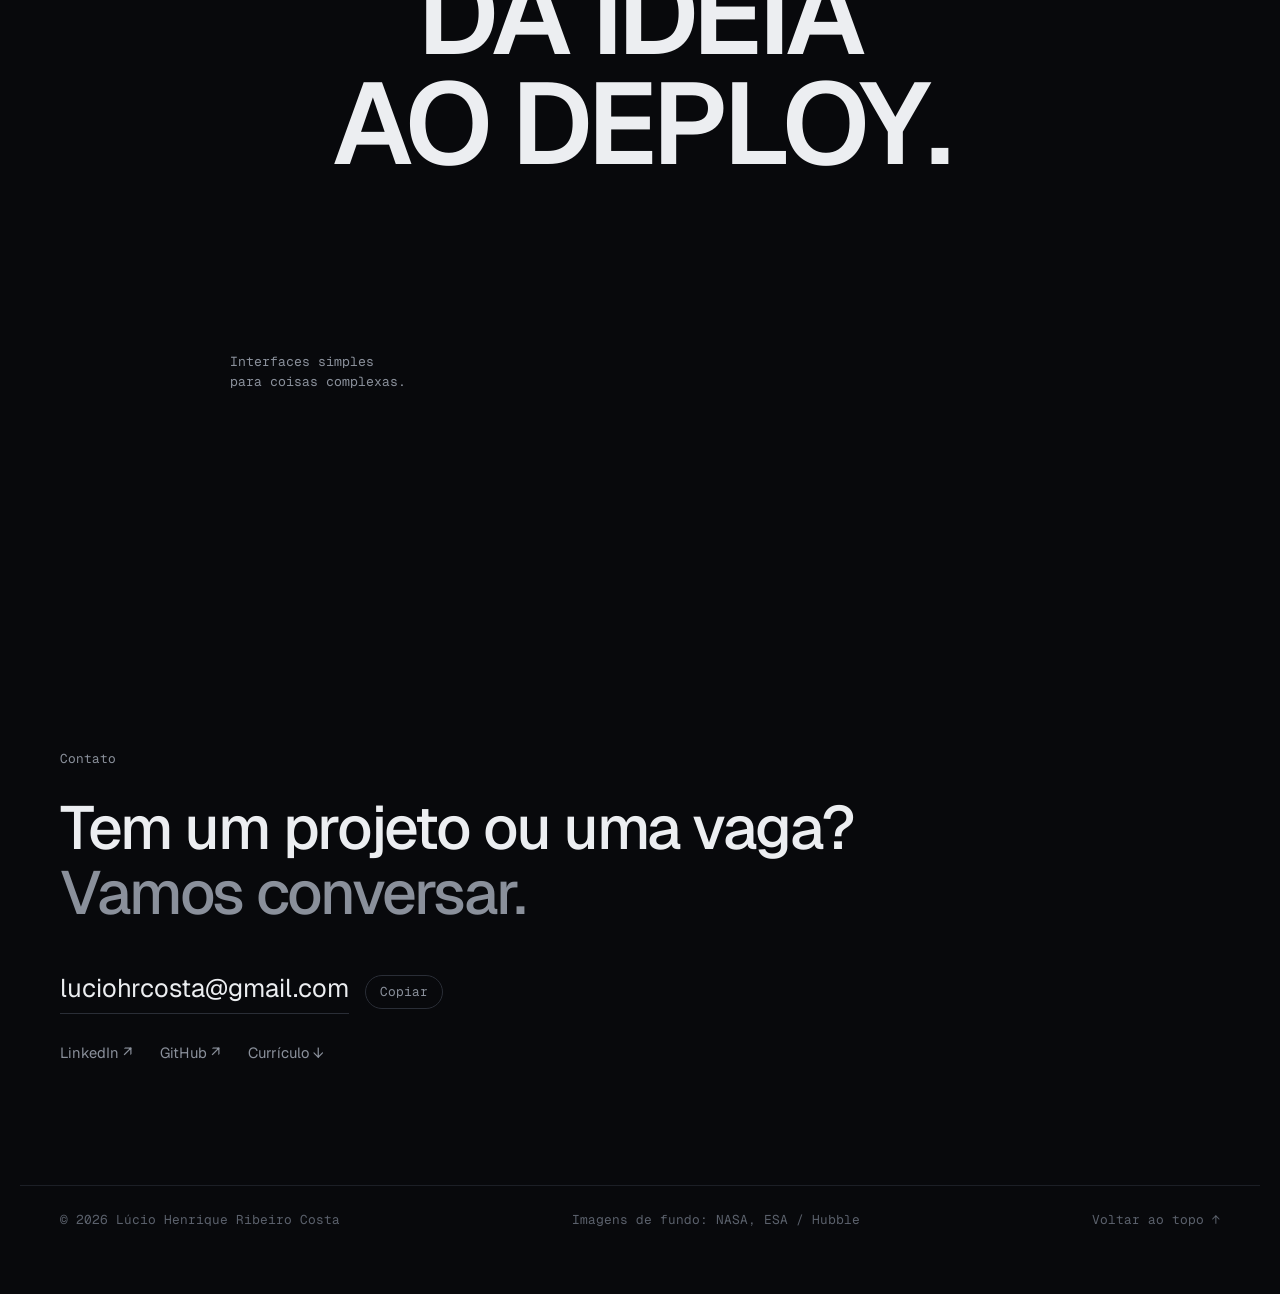
==== commit f6d26f6a: "Pré-visualização do link com imagem para LinkedIn e WhatsApp og:image com endereço completo (capa 12" ====
--- a/index.html
+++ b/index.html
@@ -7,7 +7,12 @@
   <meta name="description" content="Lúcio Costa — desenvolvedor web e IA, estudante de Sistemas de Informação na UNIFESSPA. Projetos, experiência e certificados." />
   <meta property="og:title" content="Lúcio Costa — Desenvolvedor Web & IA" />
   <meta property="og:description" content="Produtos web com IA, de lojas virtuais a agentes inteligentes." />
-  <meta property="og:image" content="assets/projects/luricos.jpg" />
+  <meta property="og:type" content="website" />
+  <meta property="og:url" content="https://luciocosta1302.github.io/Portif-lio-/" />
+  <meta property="og:image" content="https://luciocosta1302.github.io/Portif-lio-/assets/og-image.png" />
+  <meta property="og:image:width" content="1200" />
+  <meta property="og:image:height" content="627" />
+  <meta name="twitter:card" content="summary_large_image" />
   <meta name="theme-color" content="#08090c" />
   <link rel="icon" href="assets/favicon.svg" type="image/svg+xml" />
   <link rel="apple-touch-icon" href="assets/apple-touch-icon.png" />
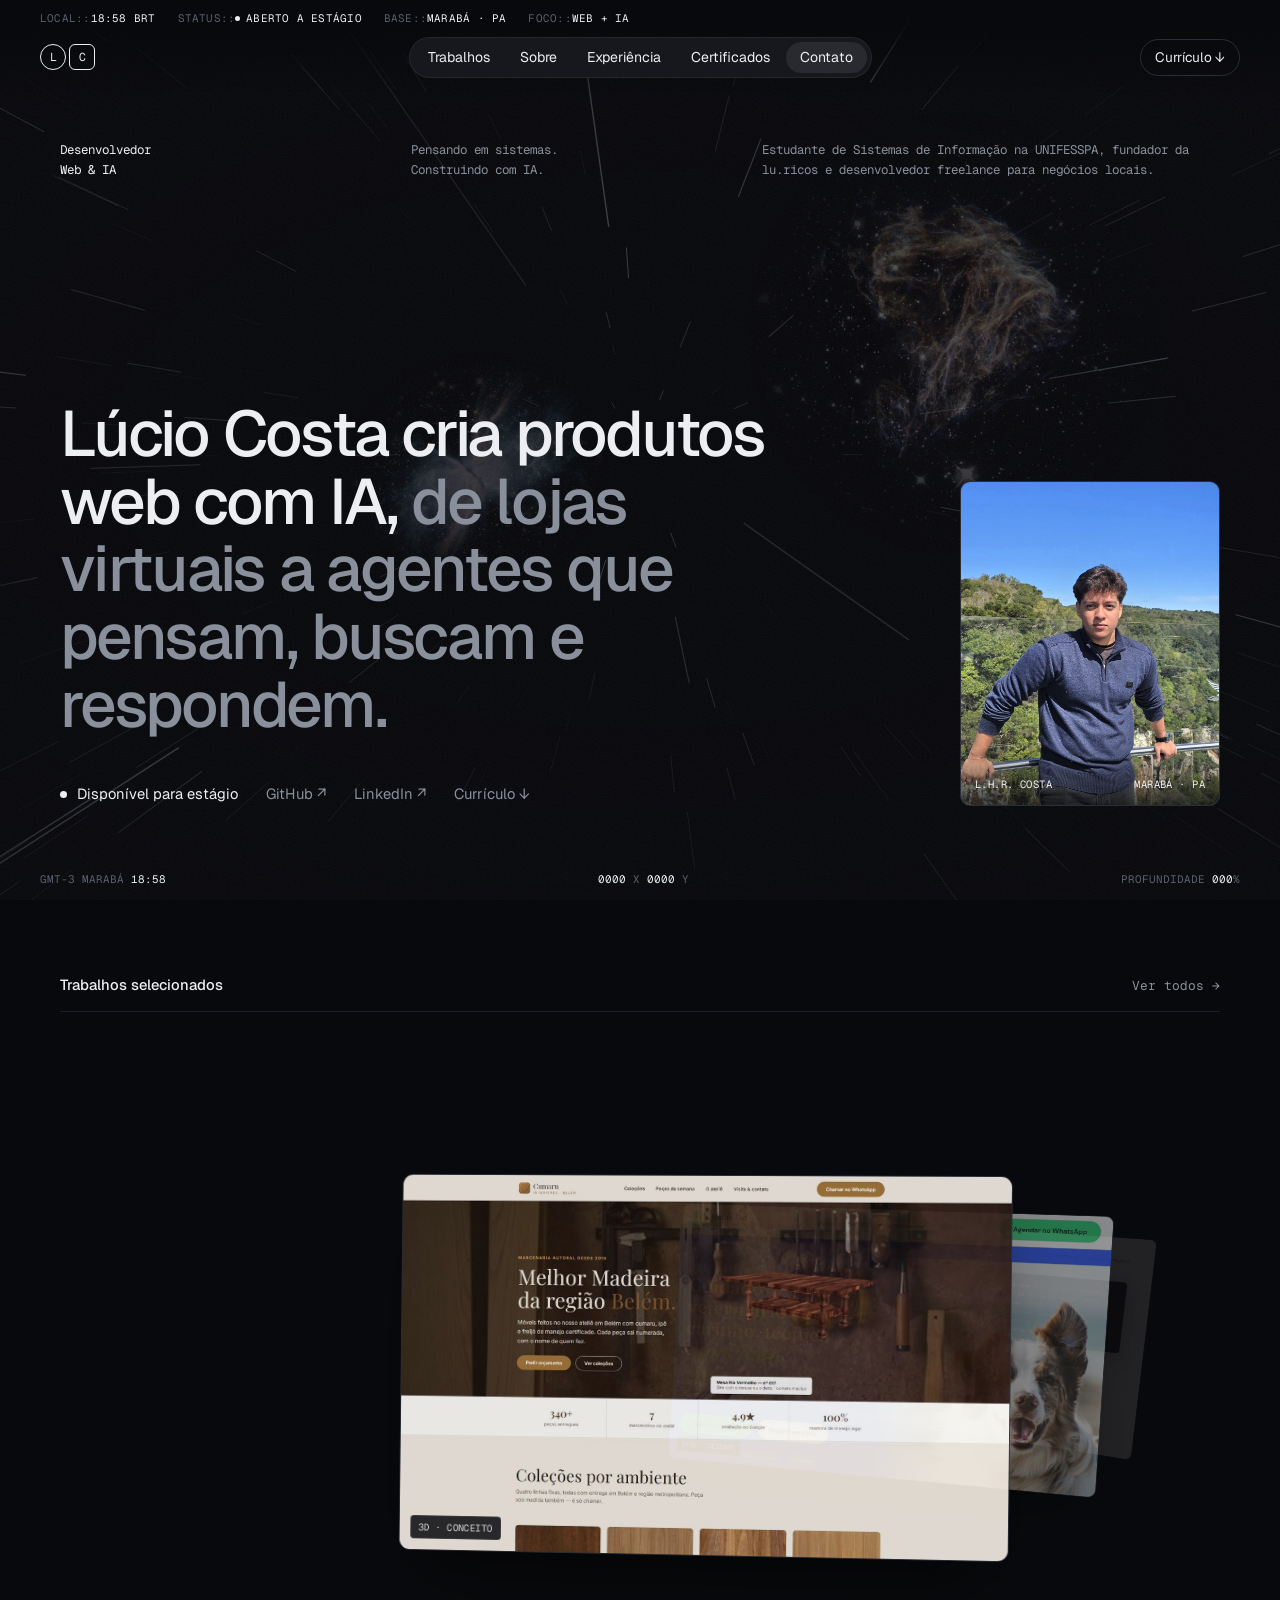
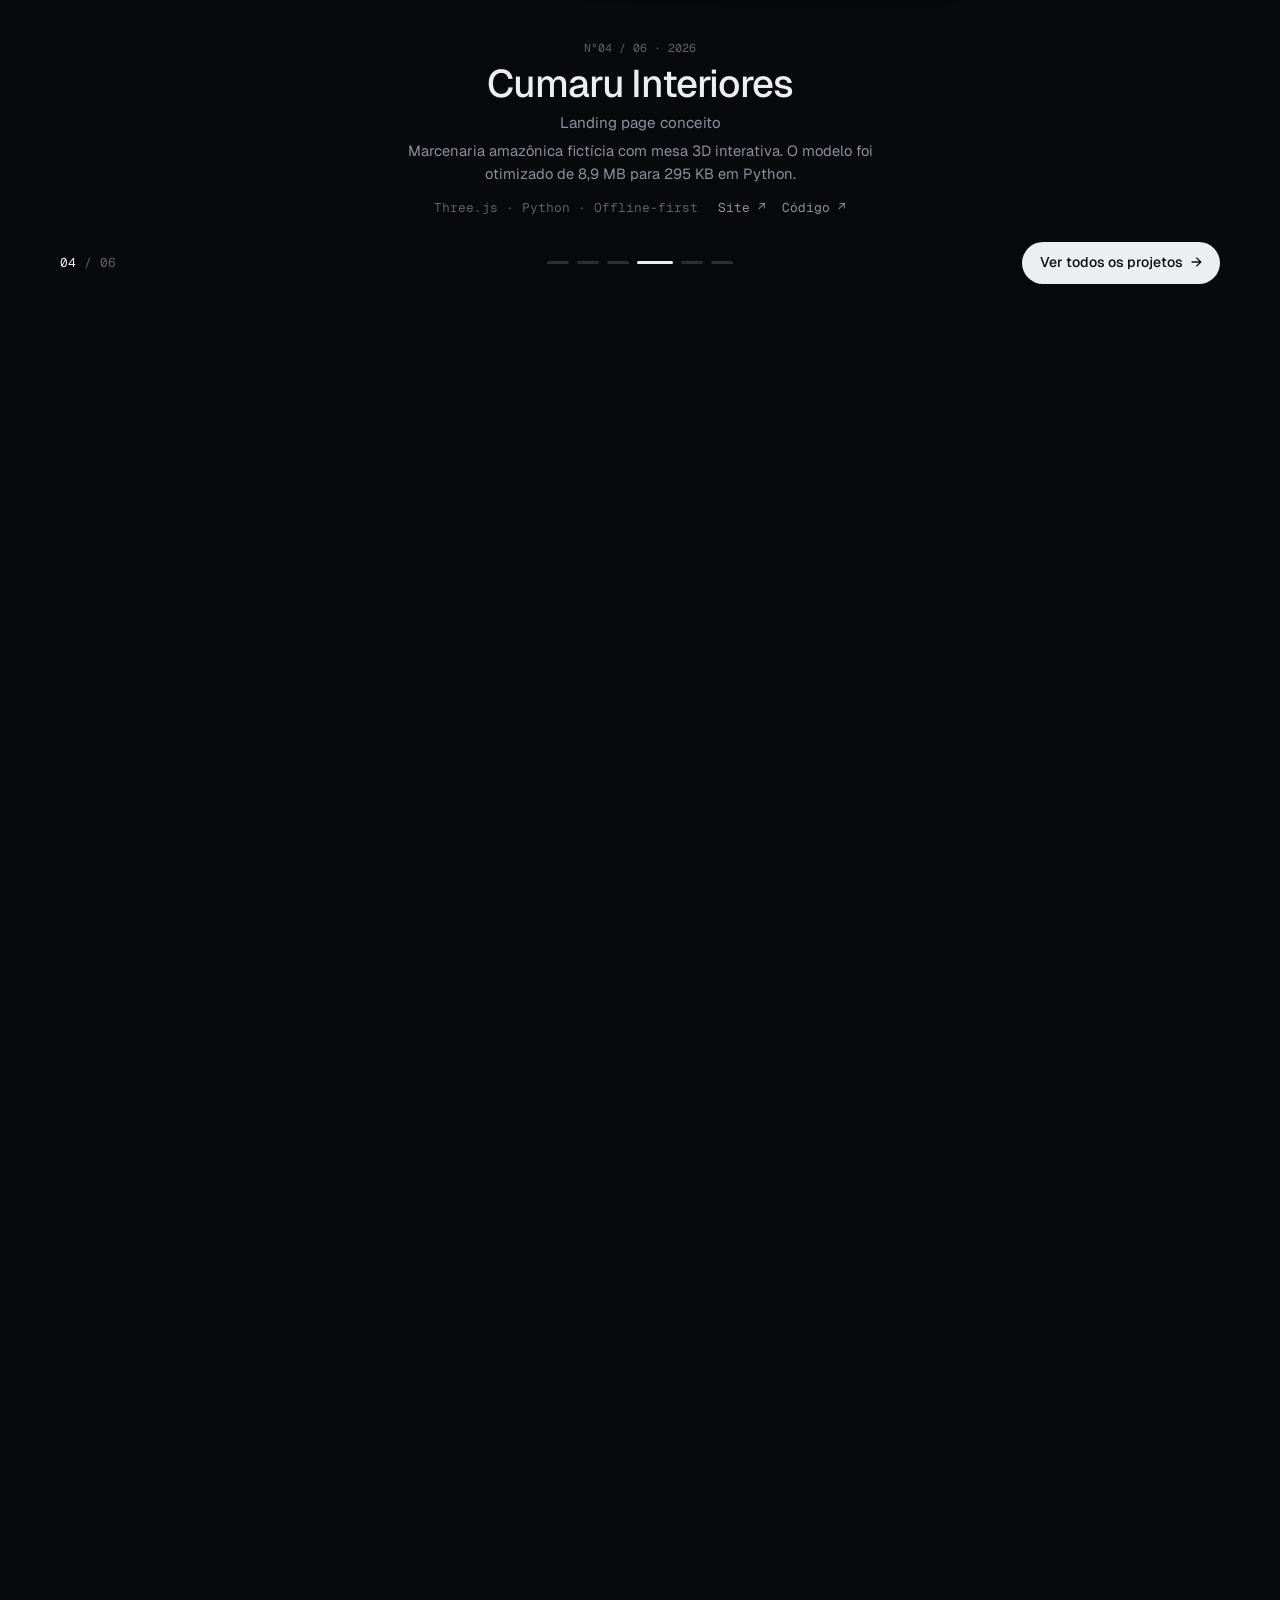
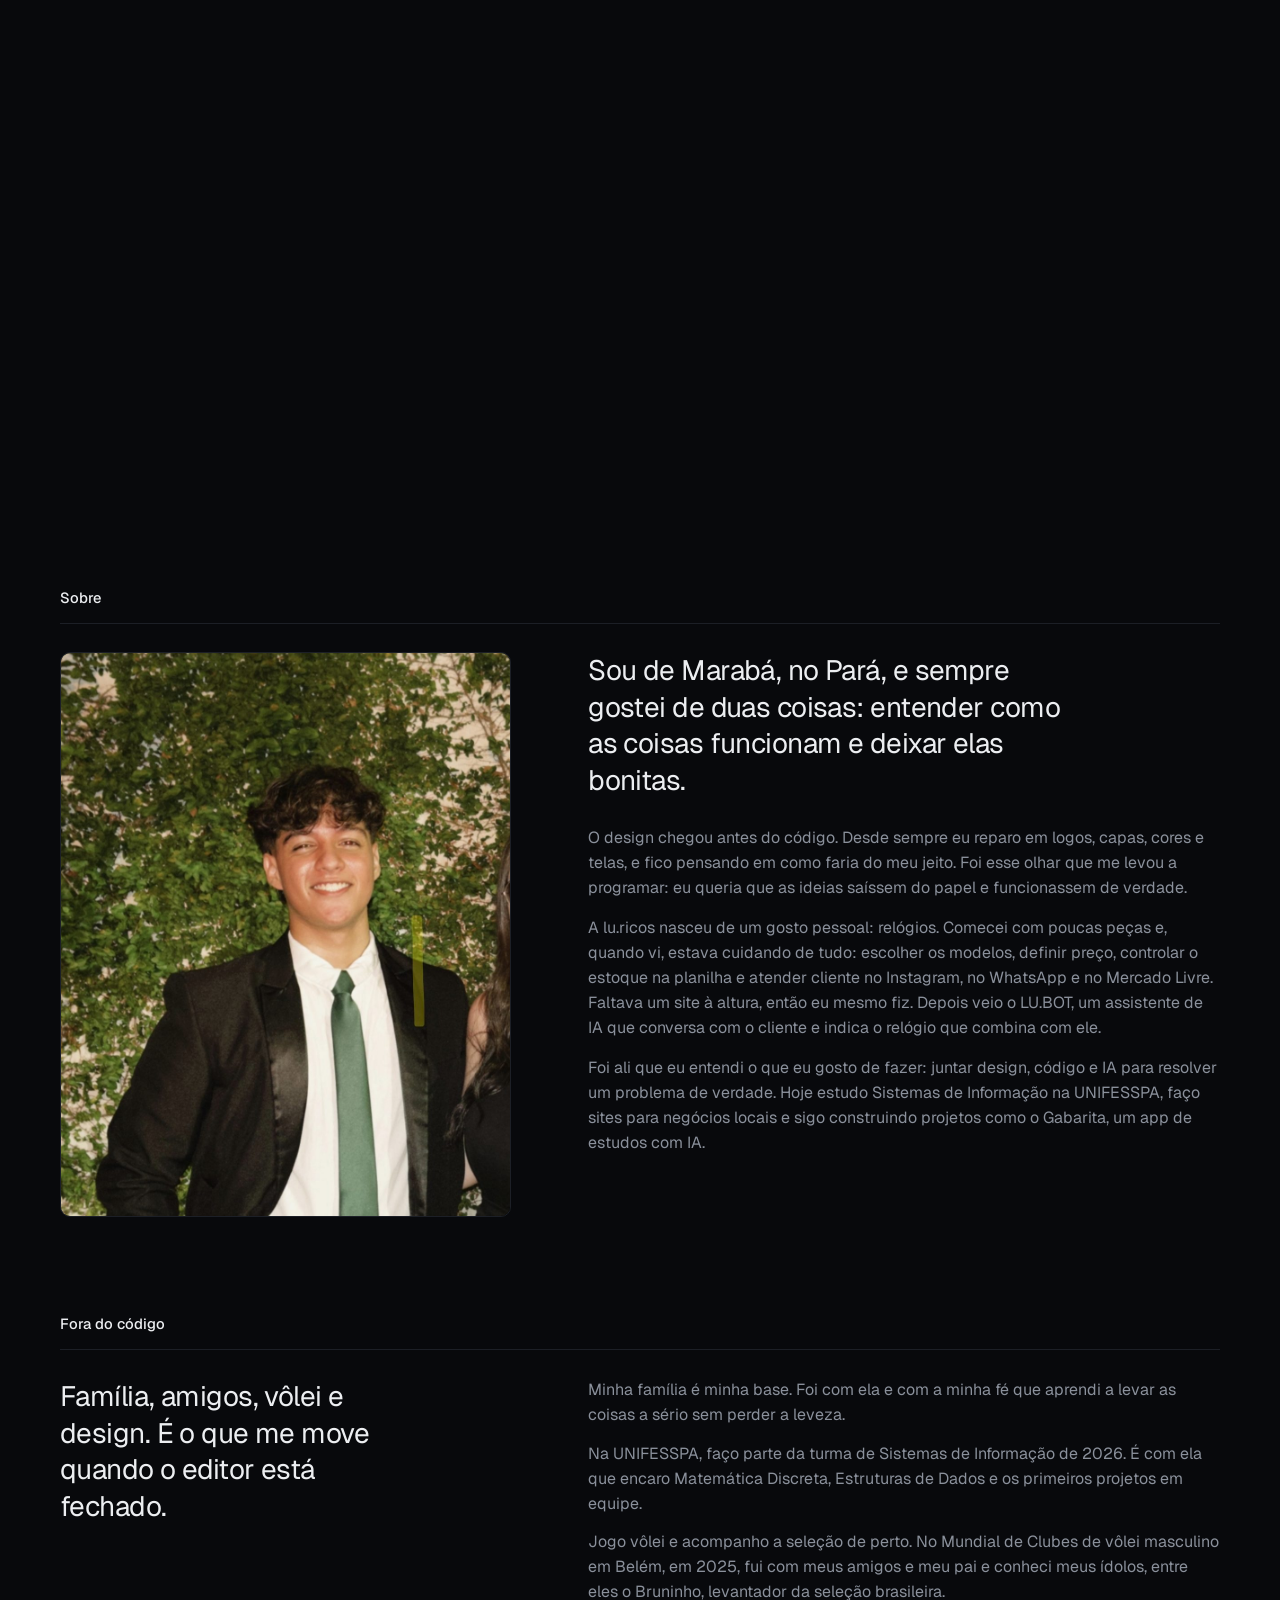
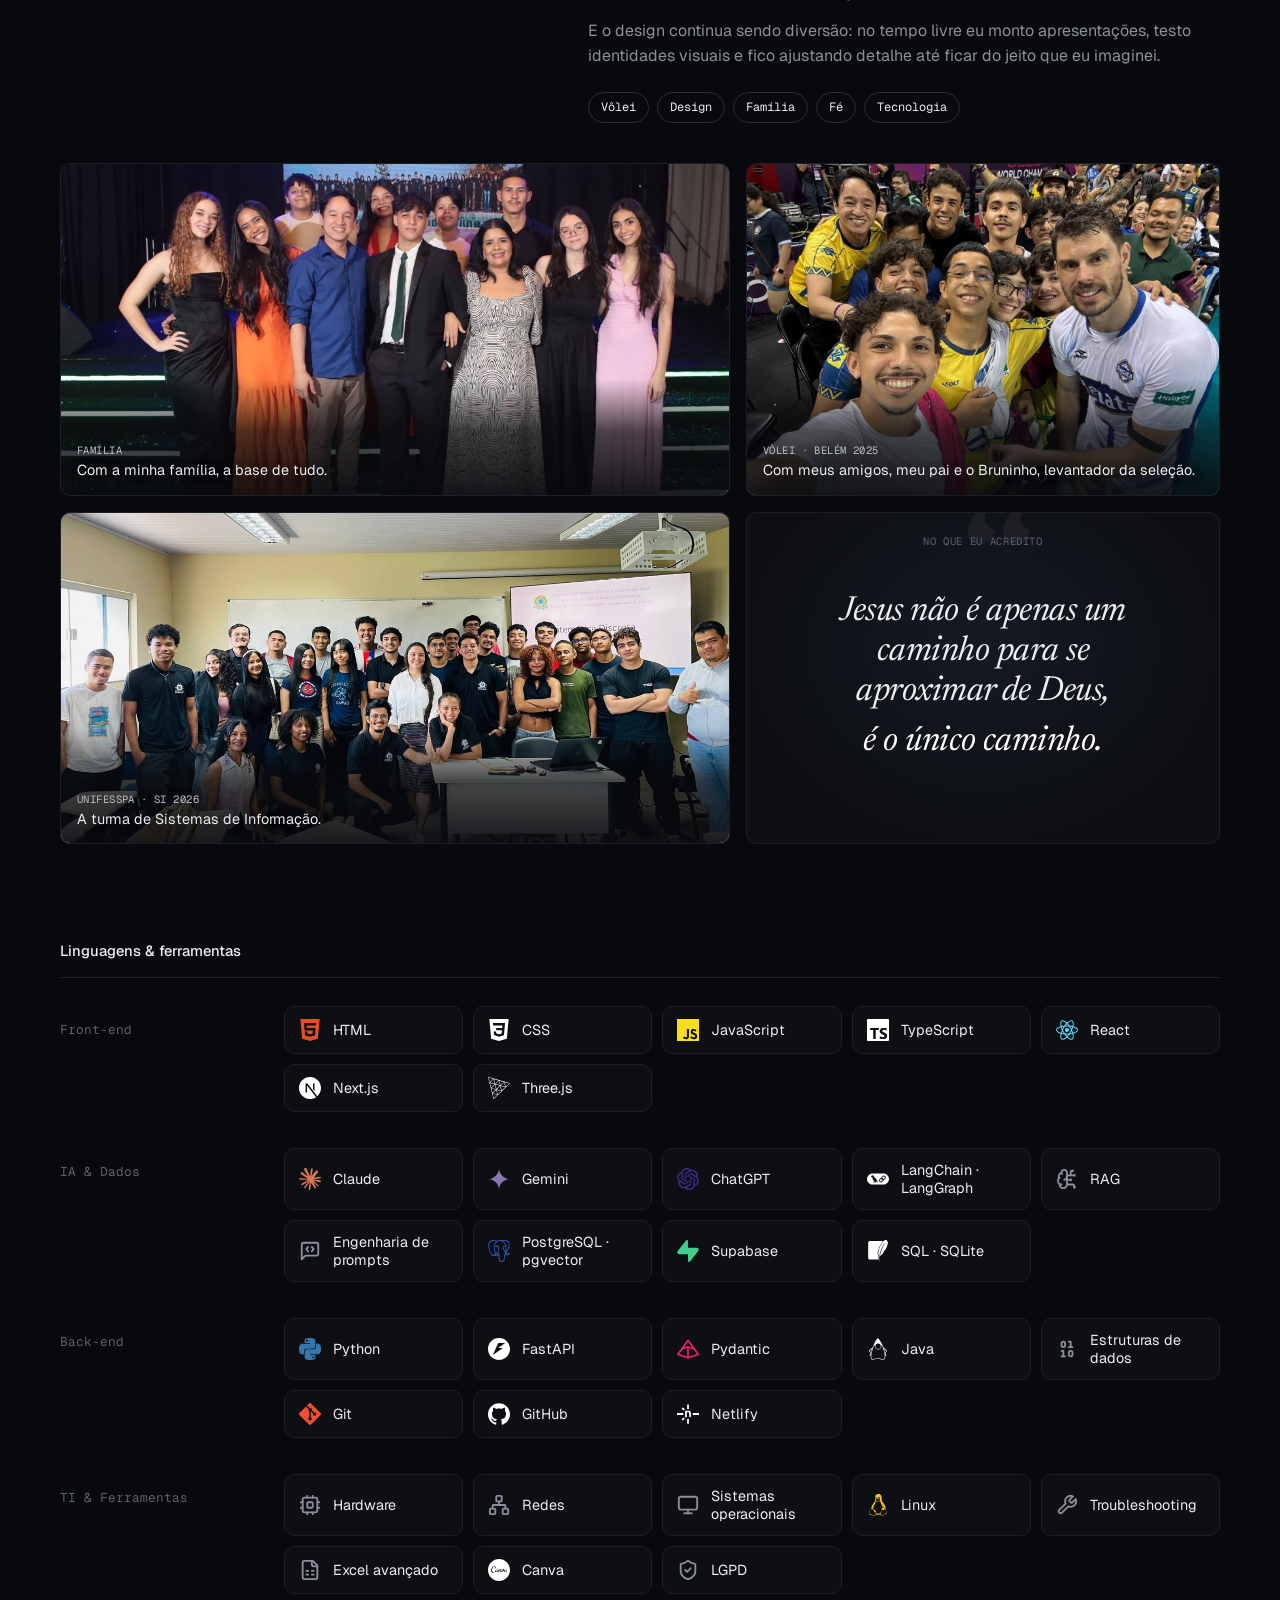
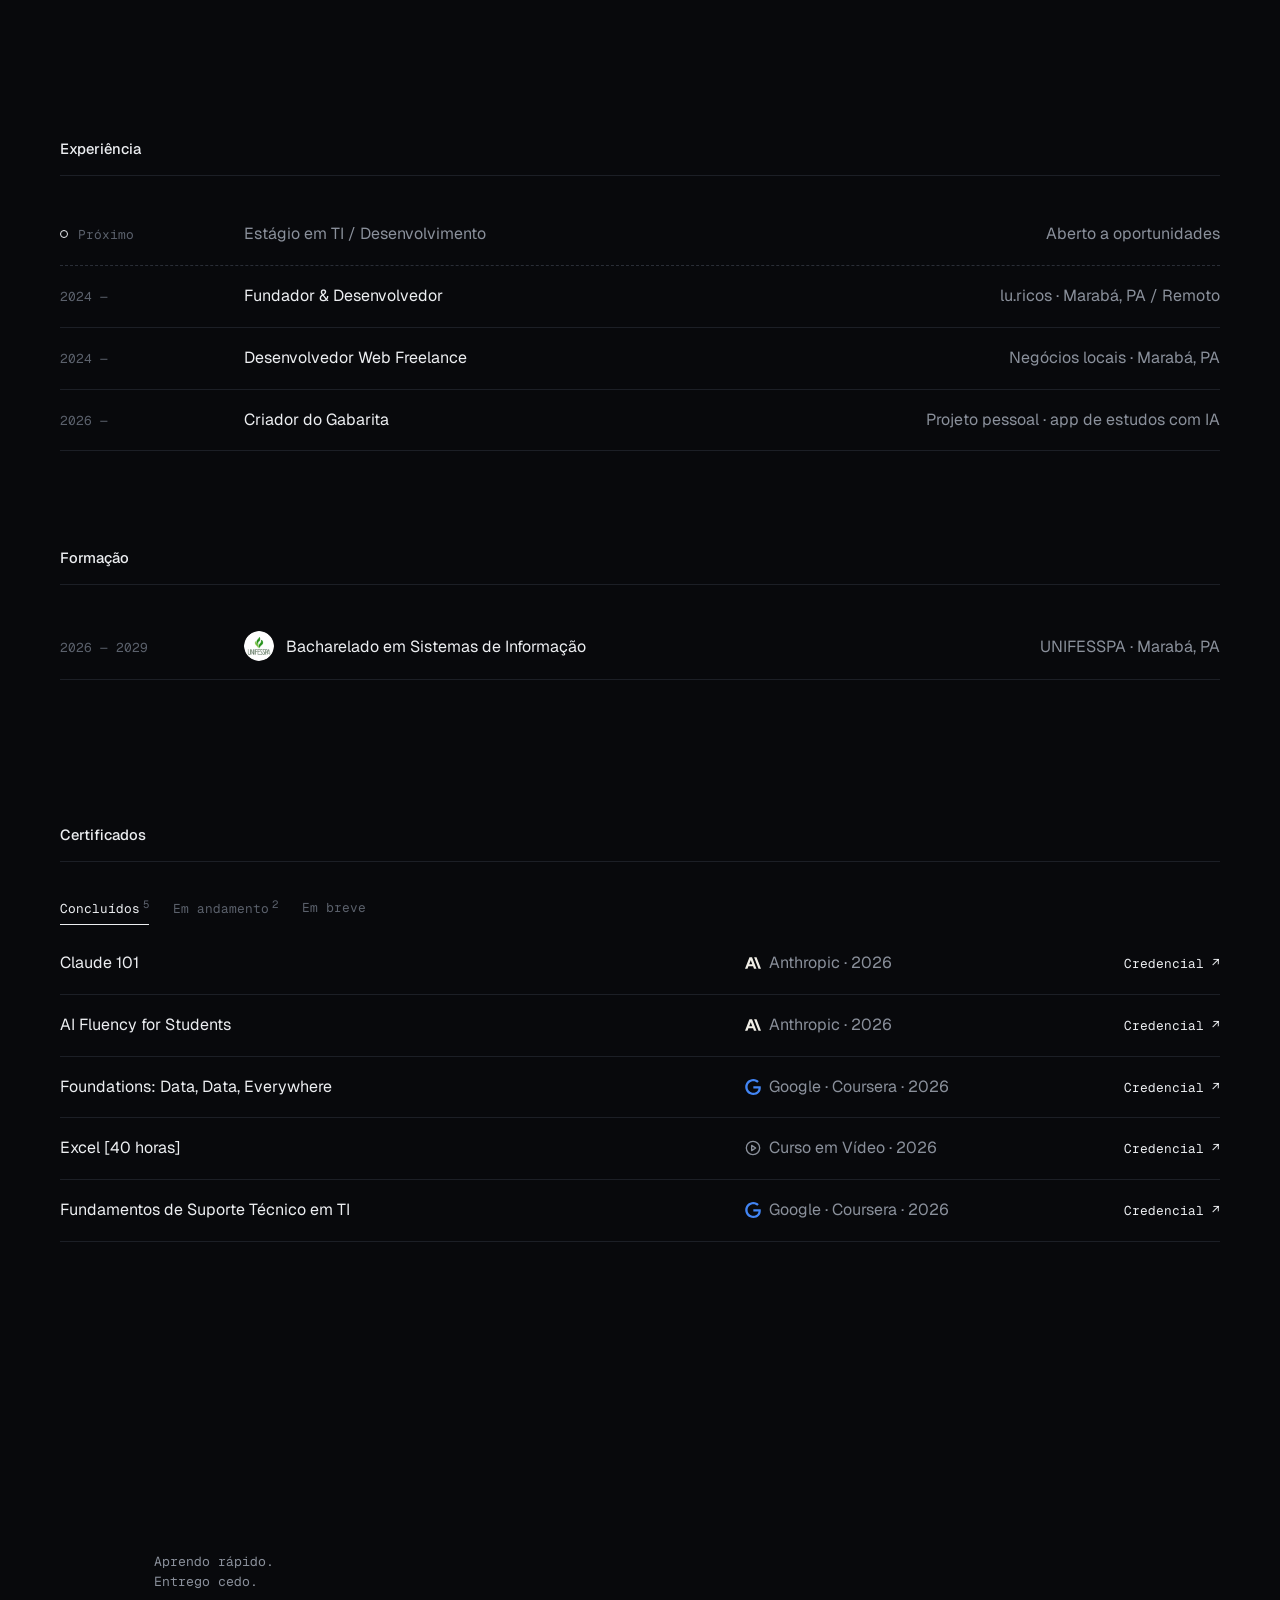
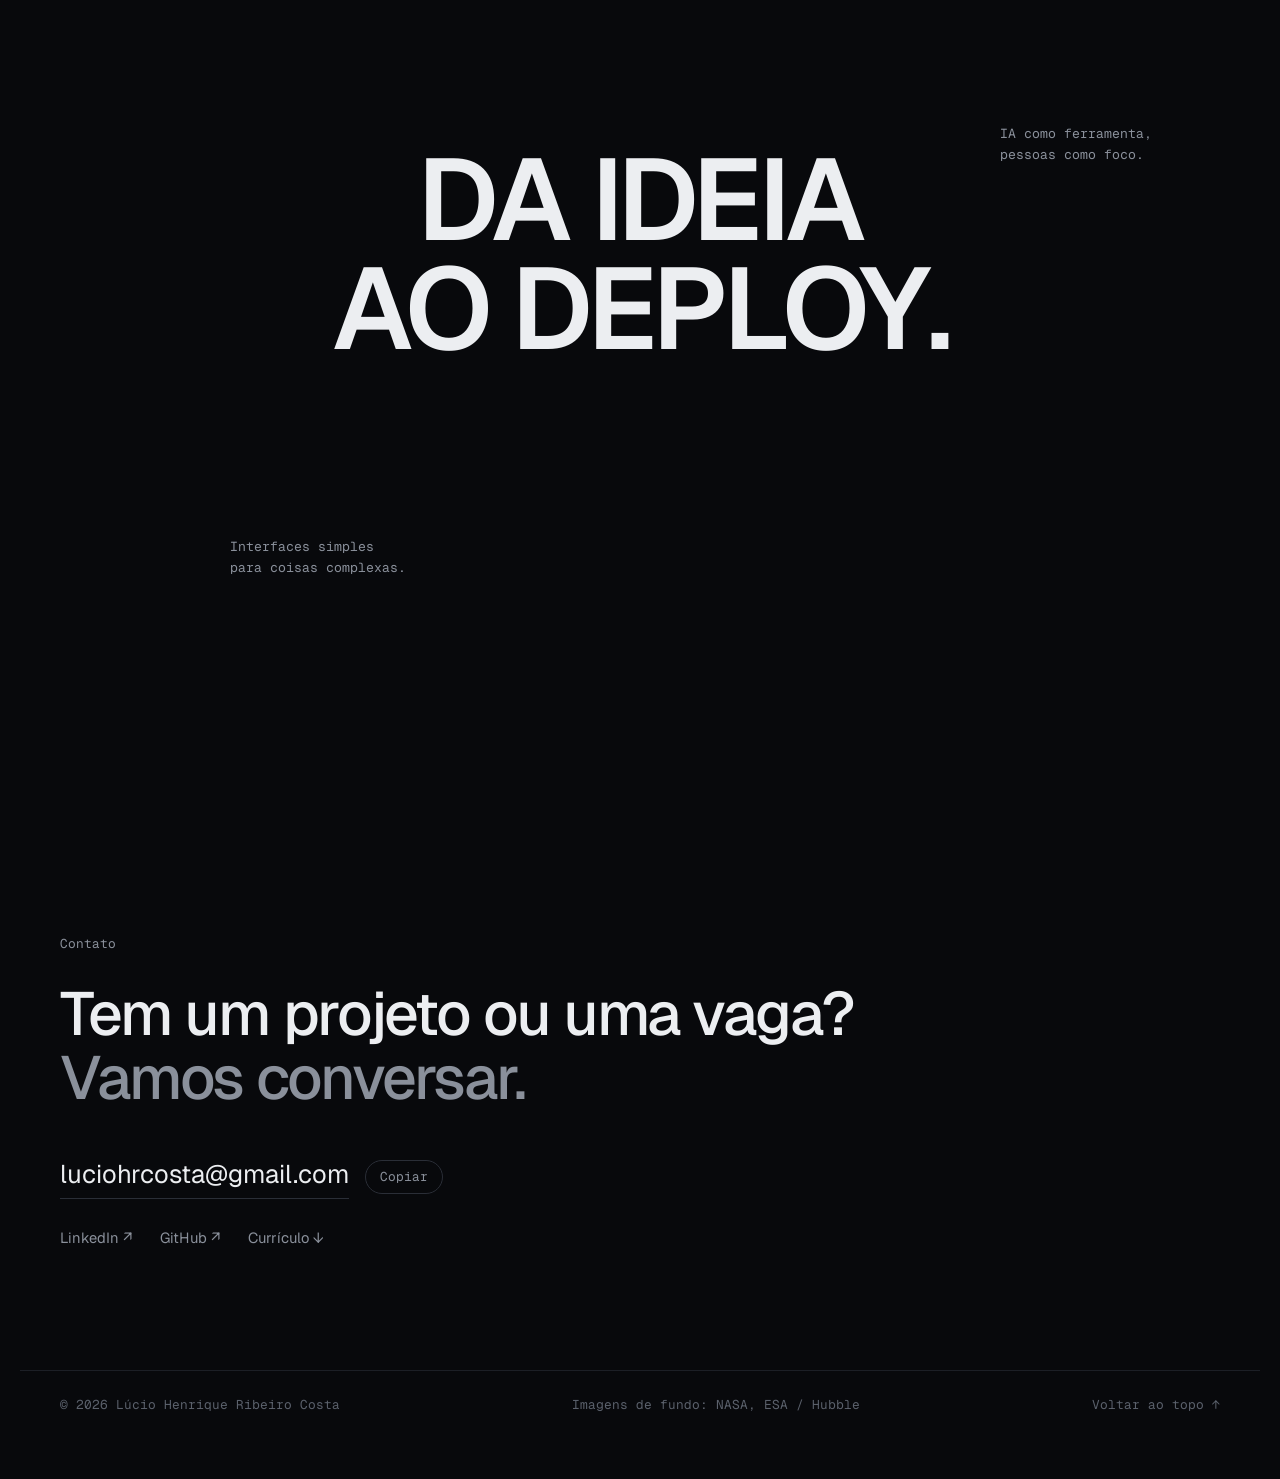
==== commit 8e568810: "Adiciona ícones das empresas nos certificados Co-Authored-By: Claude Opus 5.5 <noreply@anthropic.com" ====
--- a/index.html
+++ b/index.html
@@ -19,7 +19,7 @@
   <link rel="preconnect" href="https://fonts.googleapis.com" />
   <link rel="preconnect" href="https://fonts.gstatic.com" crossorigin />
   <link href="https://fonts.googleapis.com/css2?family=Geist:wght@400;500;600&family=Geist+Mono:wght@400;500&family=Newsreader:ital,opsz,wght@1,6..72,400&display=swap" rel="stylesheet" />
-  <link rel="stylesheet" href="style.css?v=20261117-1" />
+  <link rel="stylesheet" href="style.css?v=20261118-1" />
 </head>
 <body>
   <div class="sky" aria-hidden="true">
@@ -201,8 +201,8 @@
 
   <div class="cursor mono" aria-hidden="true">Ver projeto ↗</div>
 
-  <script src="icons.js?v=20261117-1"></script>
-  <script src="data.js?v=20261117-1"></script>
-  <script src="script.js?v=20261117-1"></script>
+  <script src="icons.js?v=20261118-1"></script>
+  <script src="data.js?v=20261118-1"></script>
+  <script src="script.js?v=20261118-1"></script>
 </body>
 </html>
--- a/style.css
+++ b/style.css
@@ -461,3 +461,7 @@
   .reveal { opacity: 1; transform: none; }
   html { scroll-behavior: auto; }
 }
+
+.cert-ic { display: inline-flex; vertical-align: -3px; margin-right: 8px; }
+.cert-ic svg { width: 16px; height: 16px; color: var(--c, var(--text)); }
+.cert-ic svg[stroke] { color: var(--muted); }
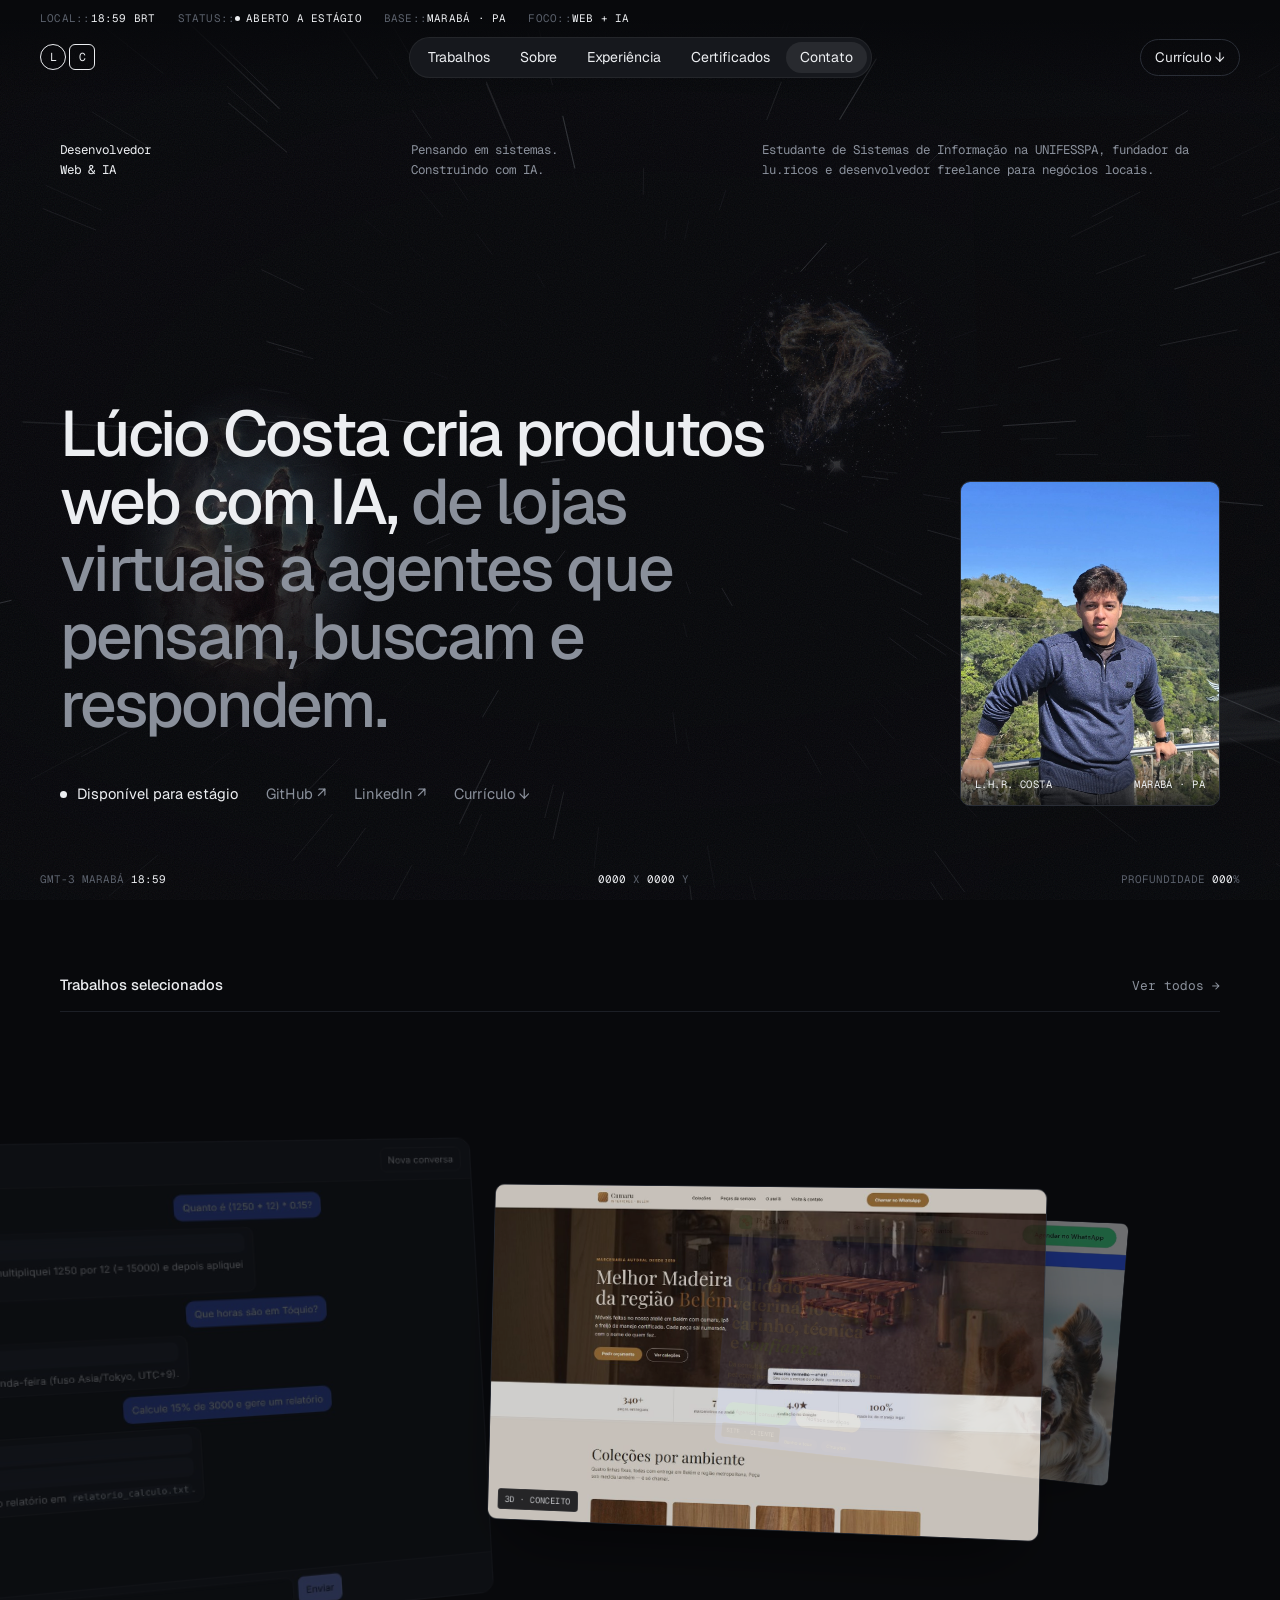
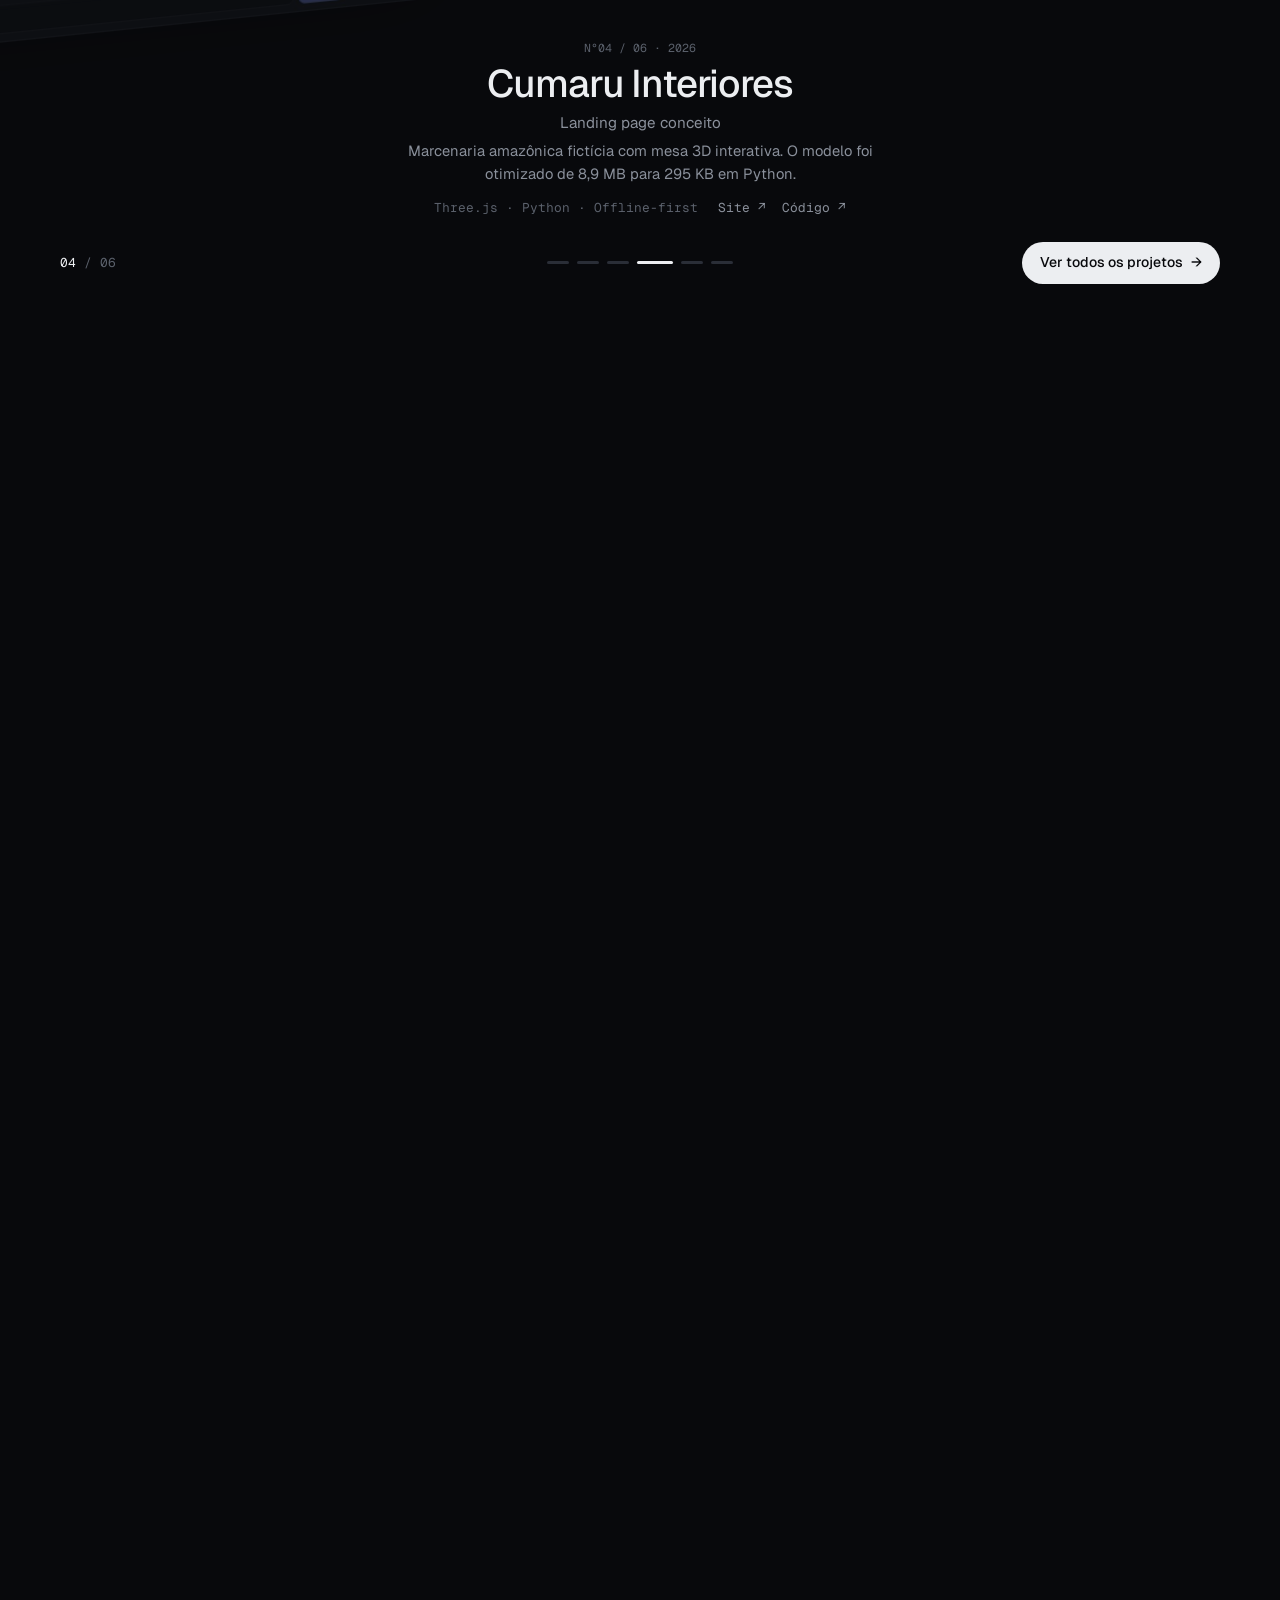
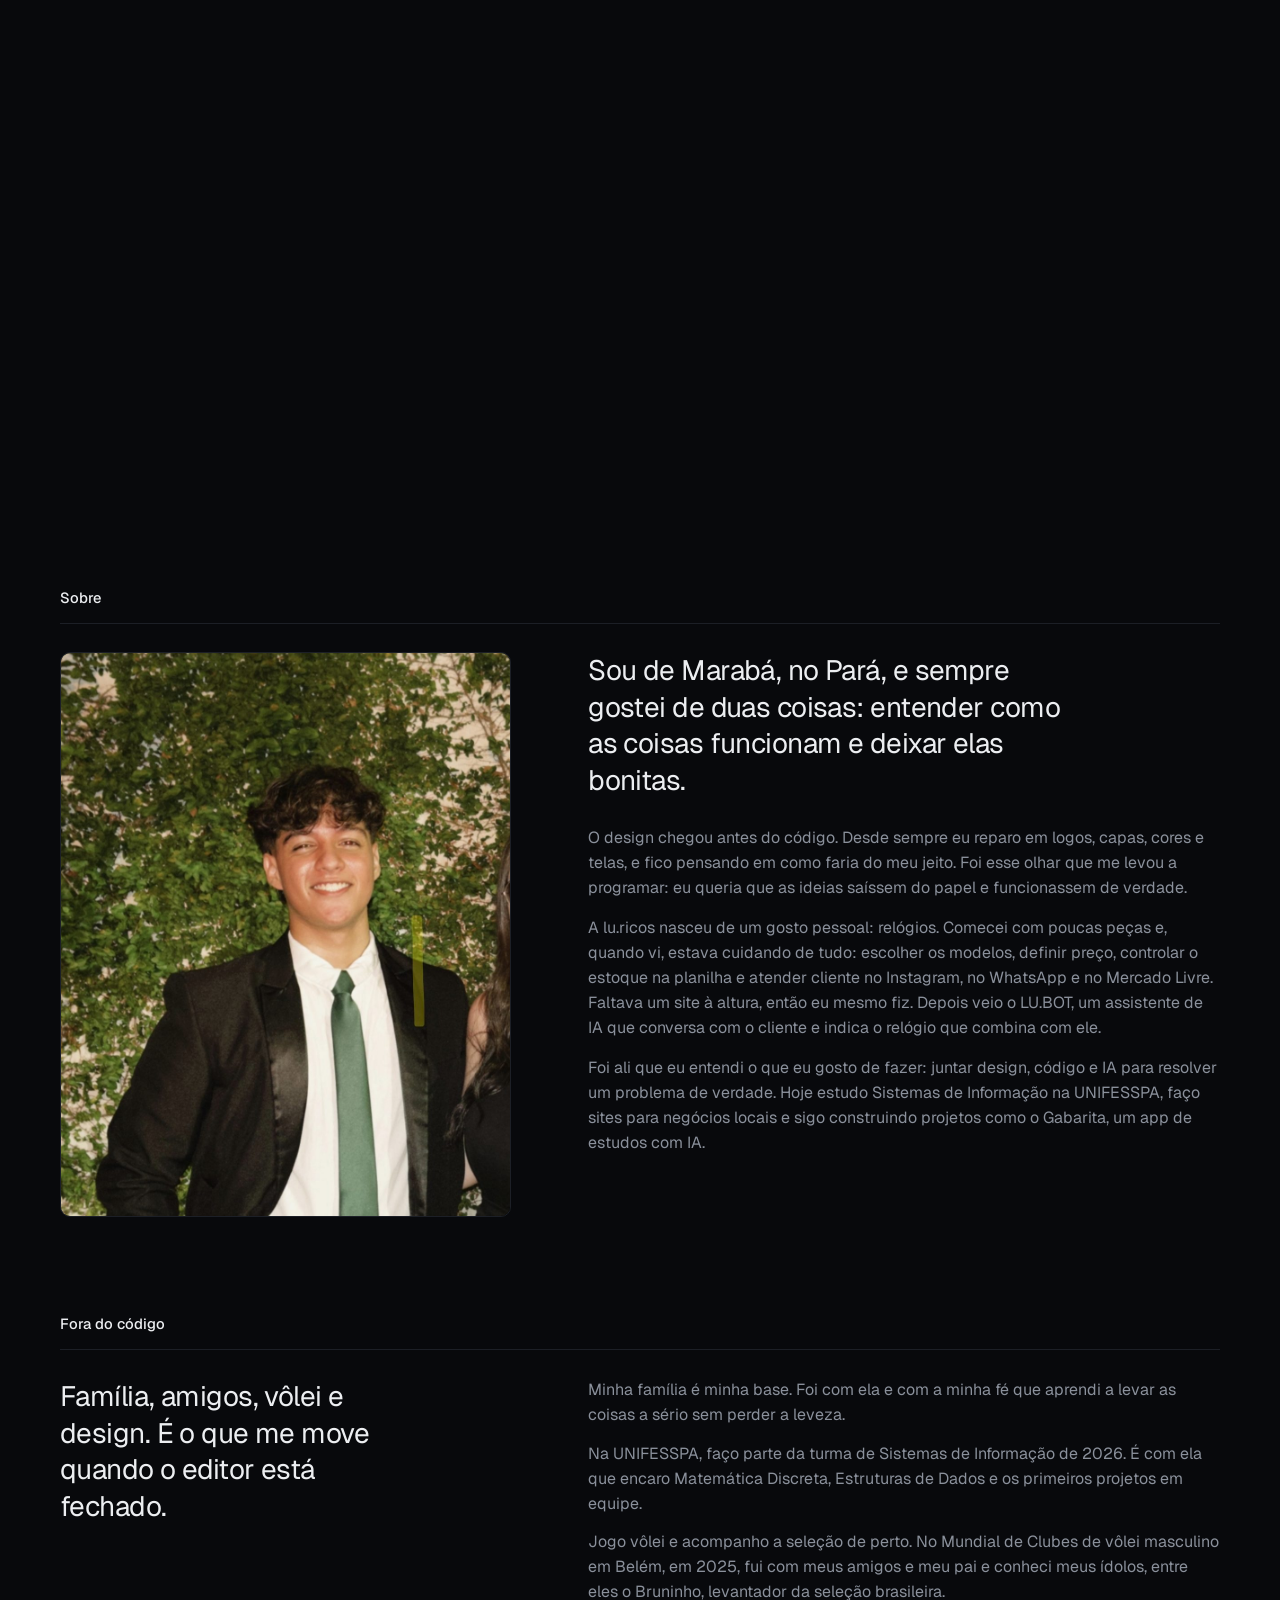
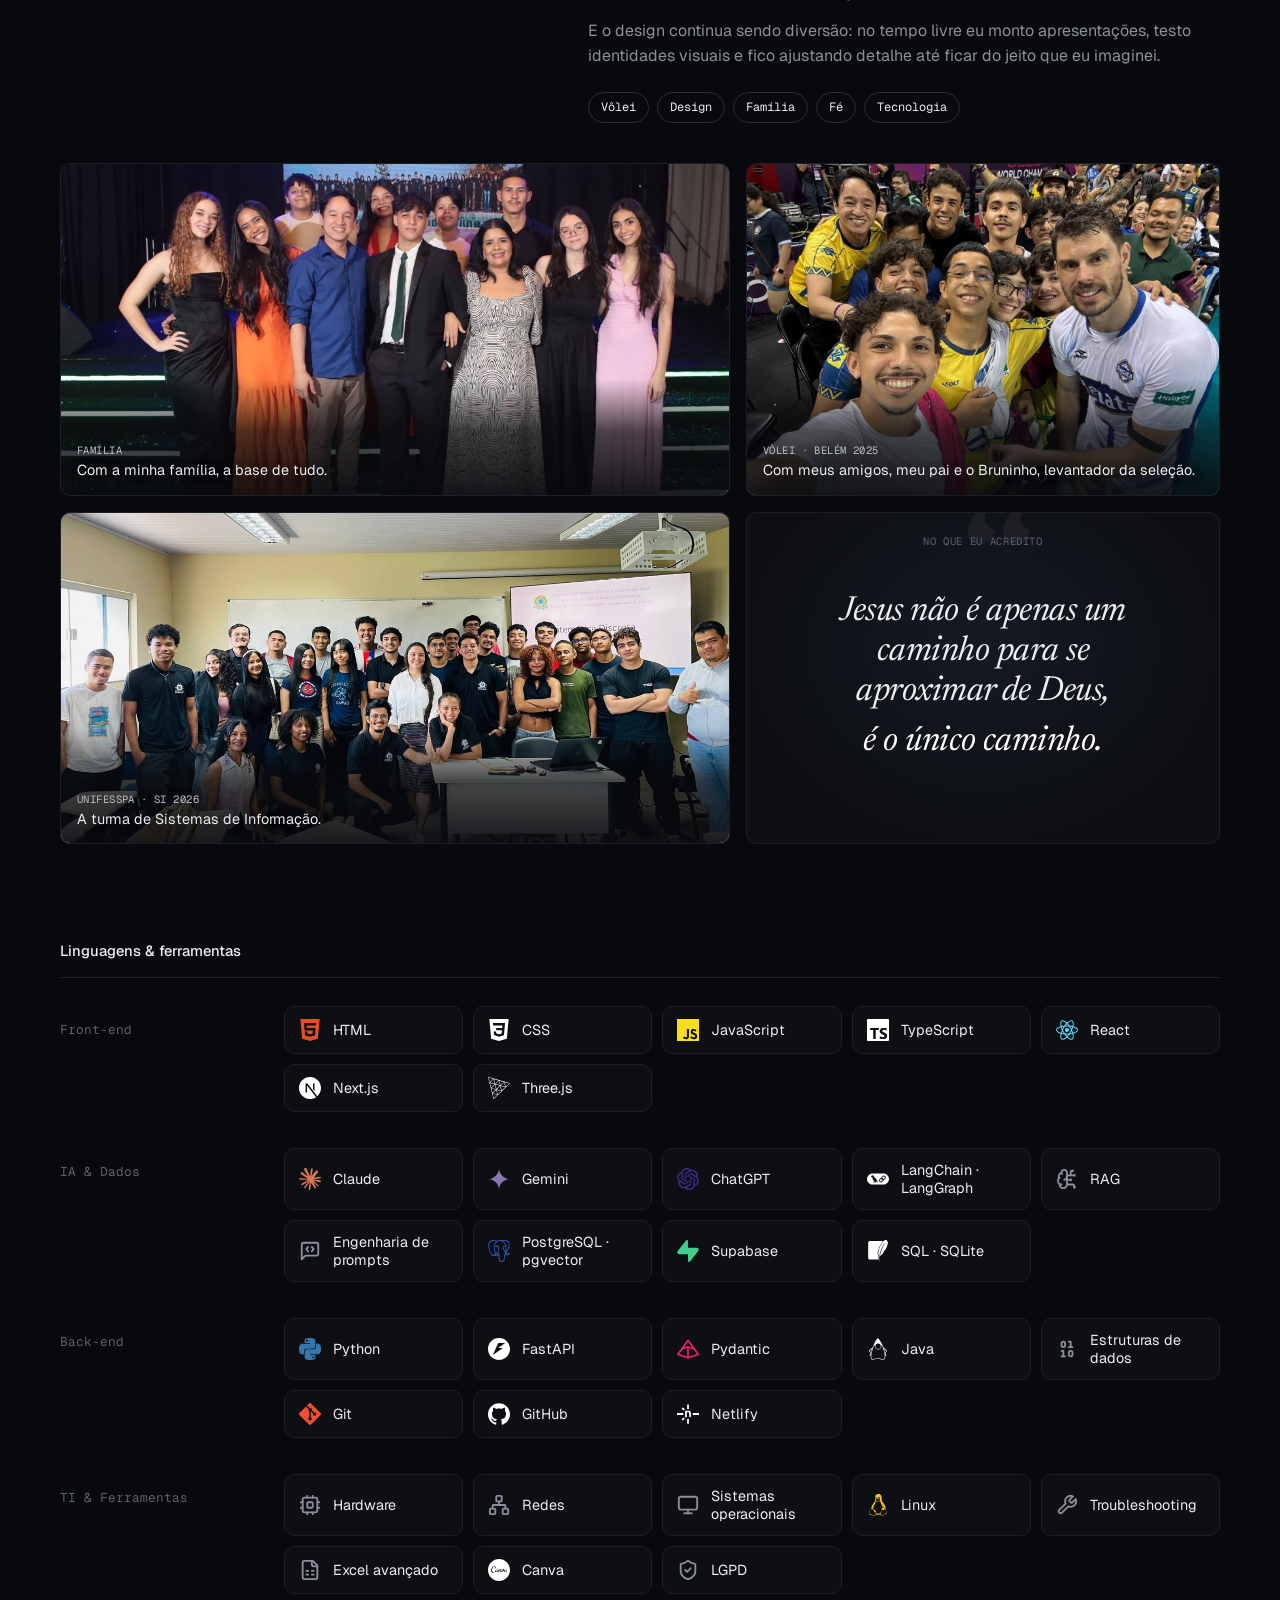
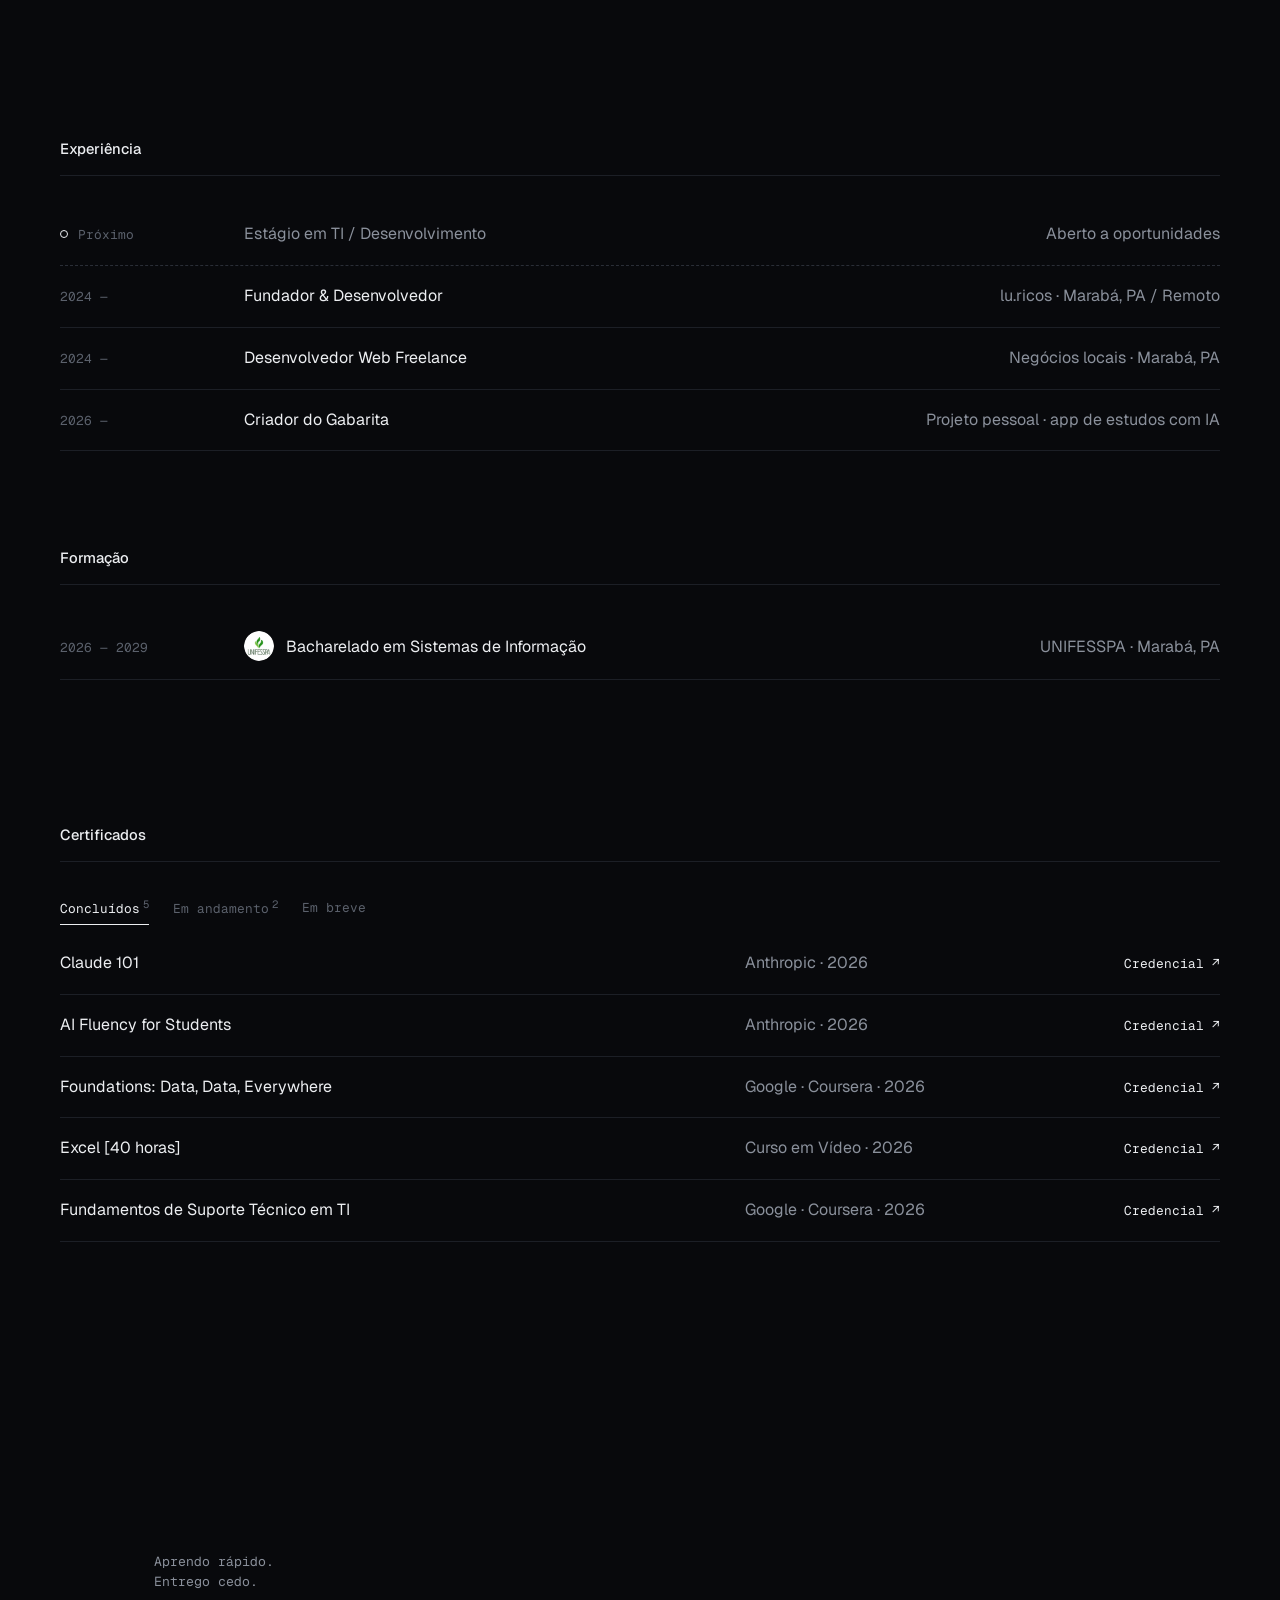
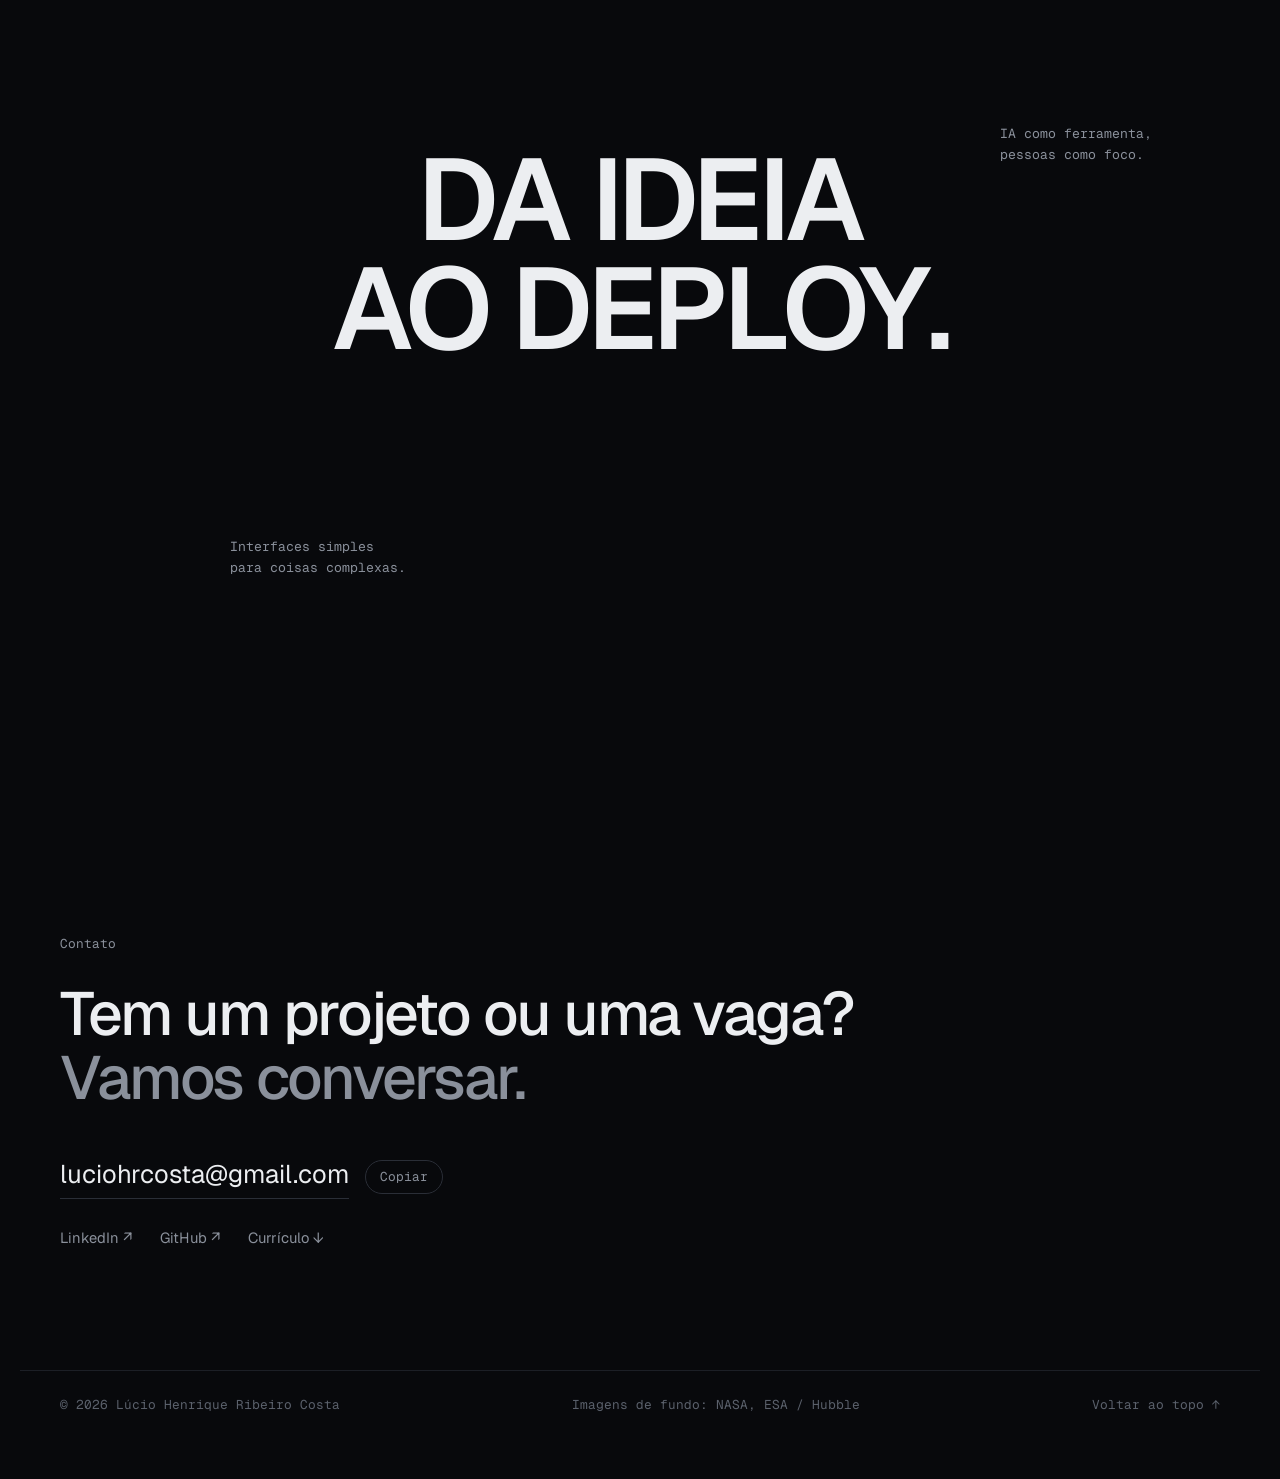
==== commit 4f87b80e: "Merge pull request #8 from Luciocosta1302/claude/portfolio-space-theme-afe1p5 Pré-visualização do li" ====
--- a/index.html
+++ b/index.html
@@ -19,7 +19,7 @@
   <link rel="preconnect" href="https://fonts.googleapis.com" />
   <link rel="preconnect" href="https://fonts.gstatic.com" crossorigin />
   <link href="https://fonts.googleapis.com/css2?family=Geist:wght@400;500;600&family=Geist+Mono:wght@400;500&family=Newsreader:ital,opsz,wght@1,6..72,400&display=swap" rel="stylesheet" />
-  <link rel="stylesheet" href="style.css?v=20261118-1" />
+  <link rel="stylesheet" href="style.css?v=20261117-1" />
 </head>
 <body>
   <div class="sky" aria-hidden="true">
@@ -201,8 +201,8 @@
 
   <div class="cursor mono" aria-hidden="true">Ver projeto ↗</div>
 
-  <script src="icons.js?v=20261118-1"></script>
-  <script src="data.js?v=20261118-1"></script>
-  <script src="script.js?v=20261118-1"></script>
+  <script src="icons.js?v=20261117-1"></script>
+  <script src="data.js?v=20261117-1"></script>
+  <script src="script.js?v=20261117-1"></script>
 </body>
 </html>
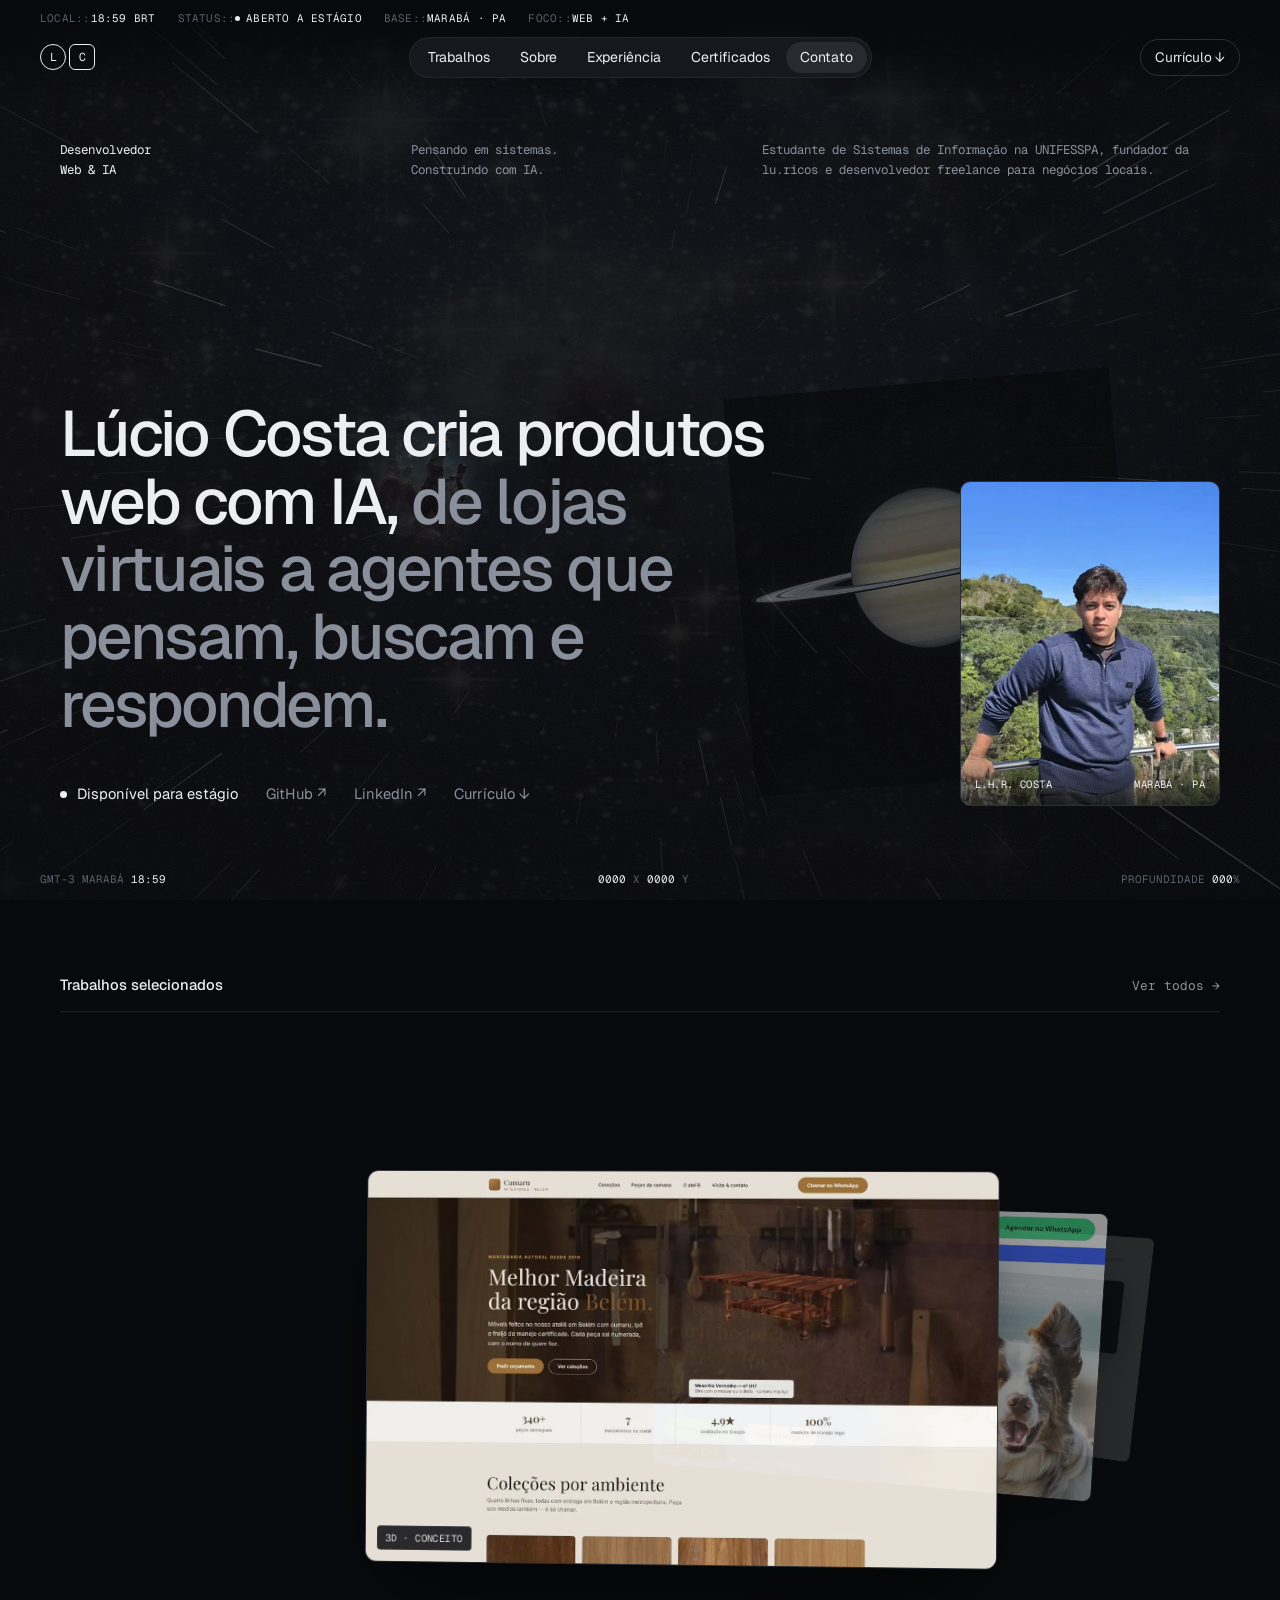
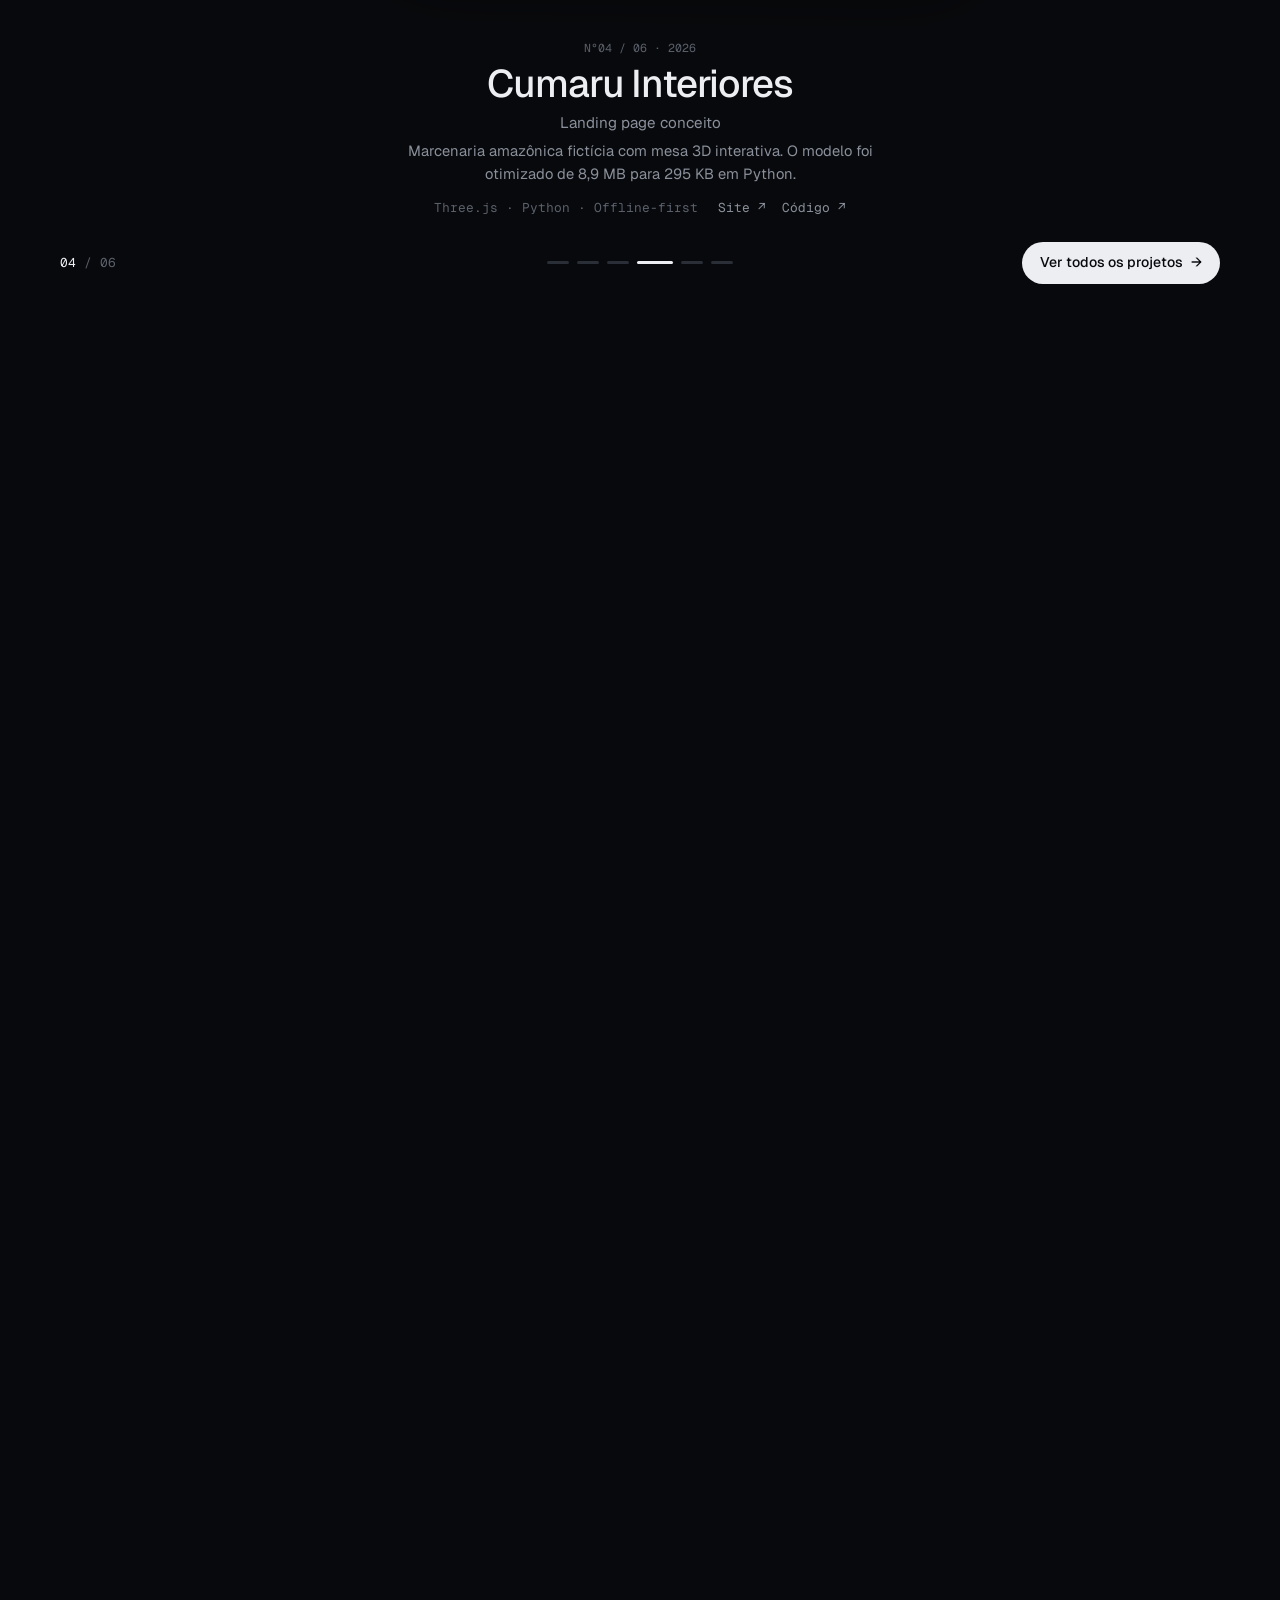
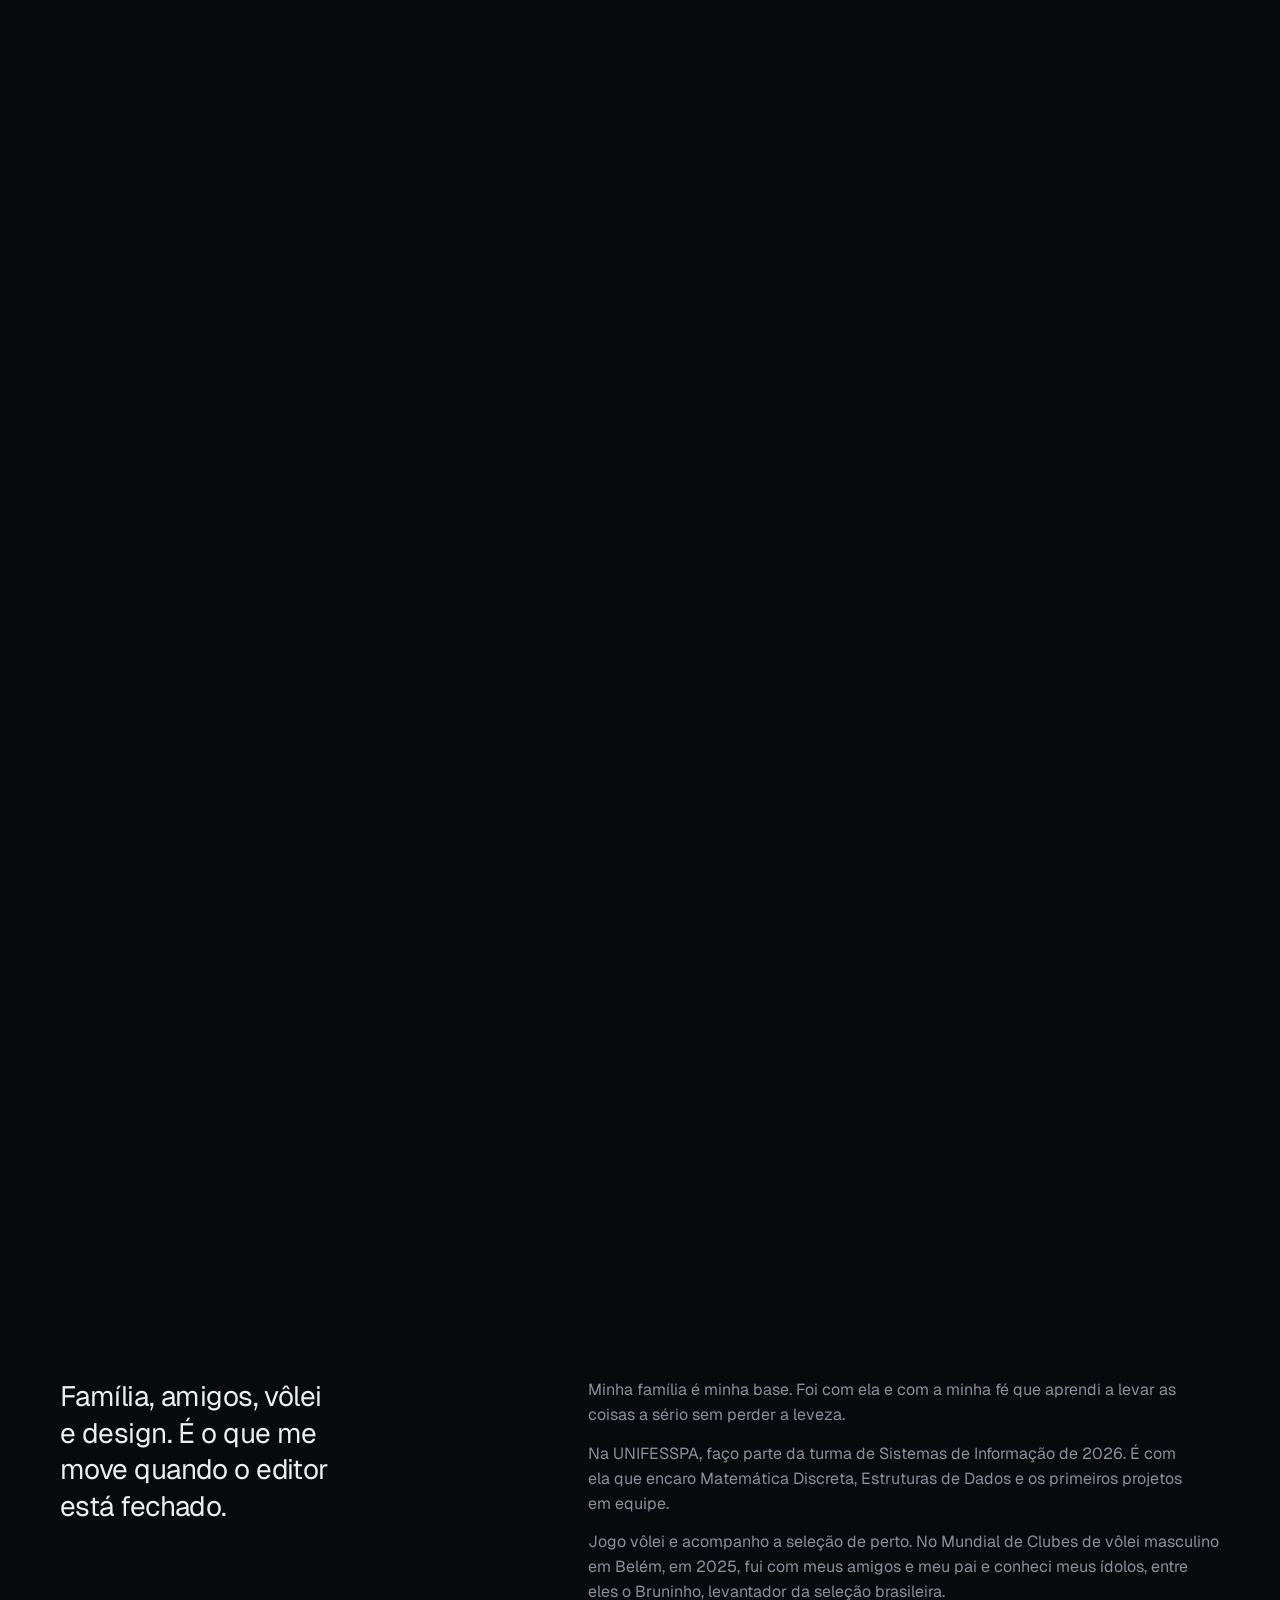
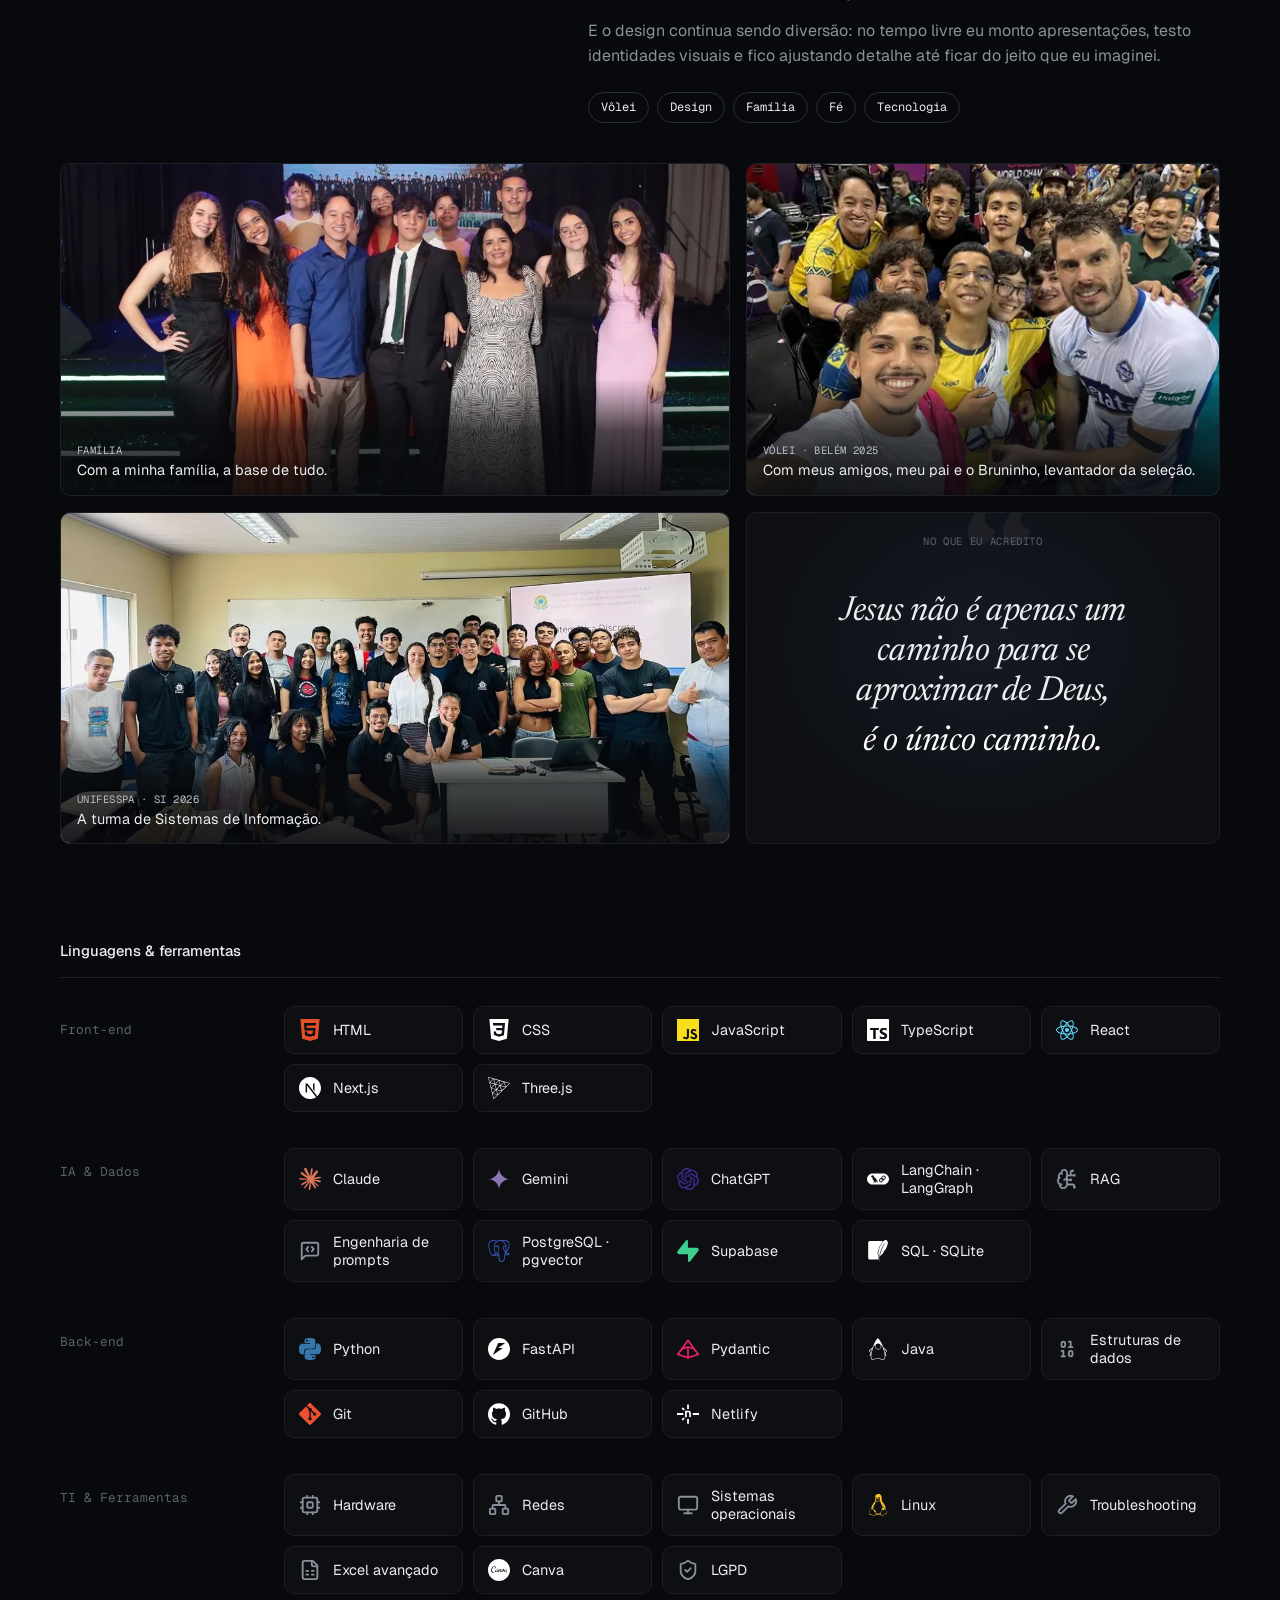
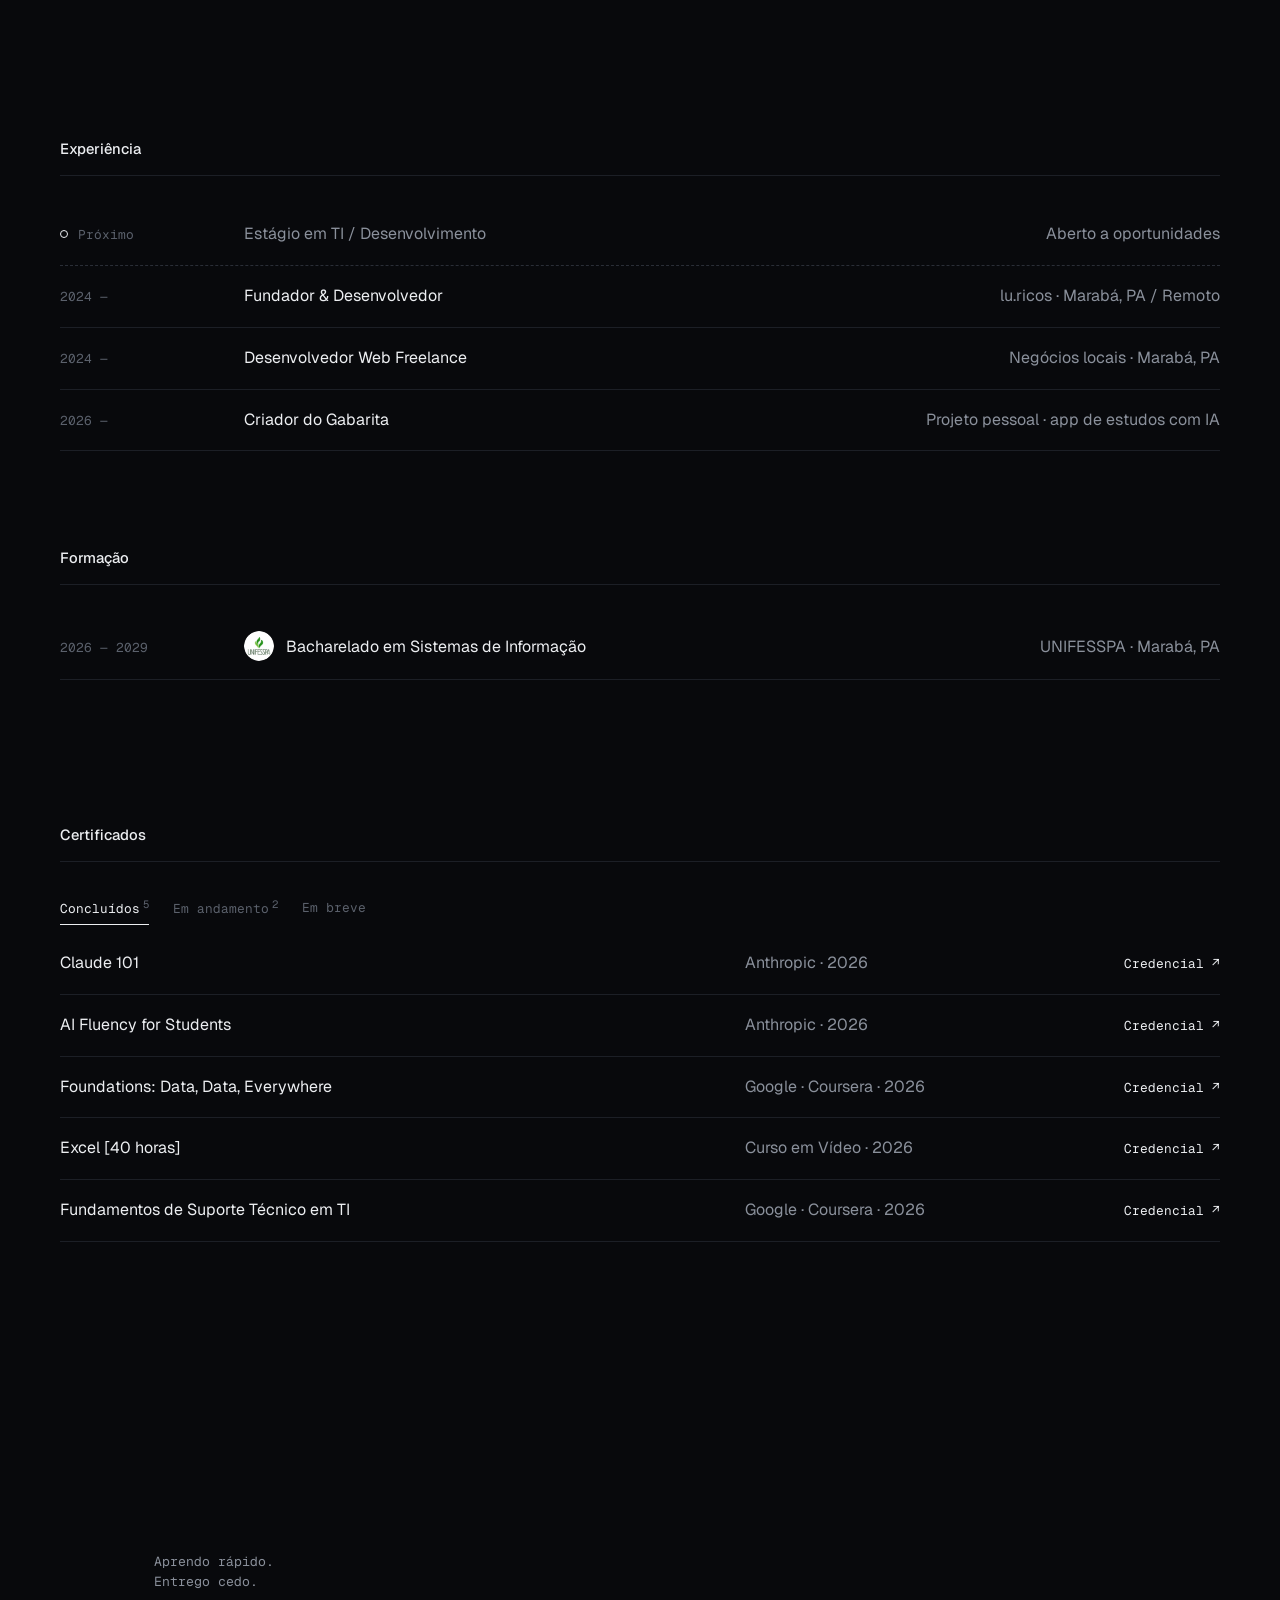
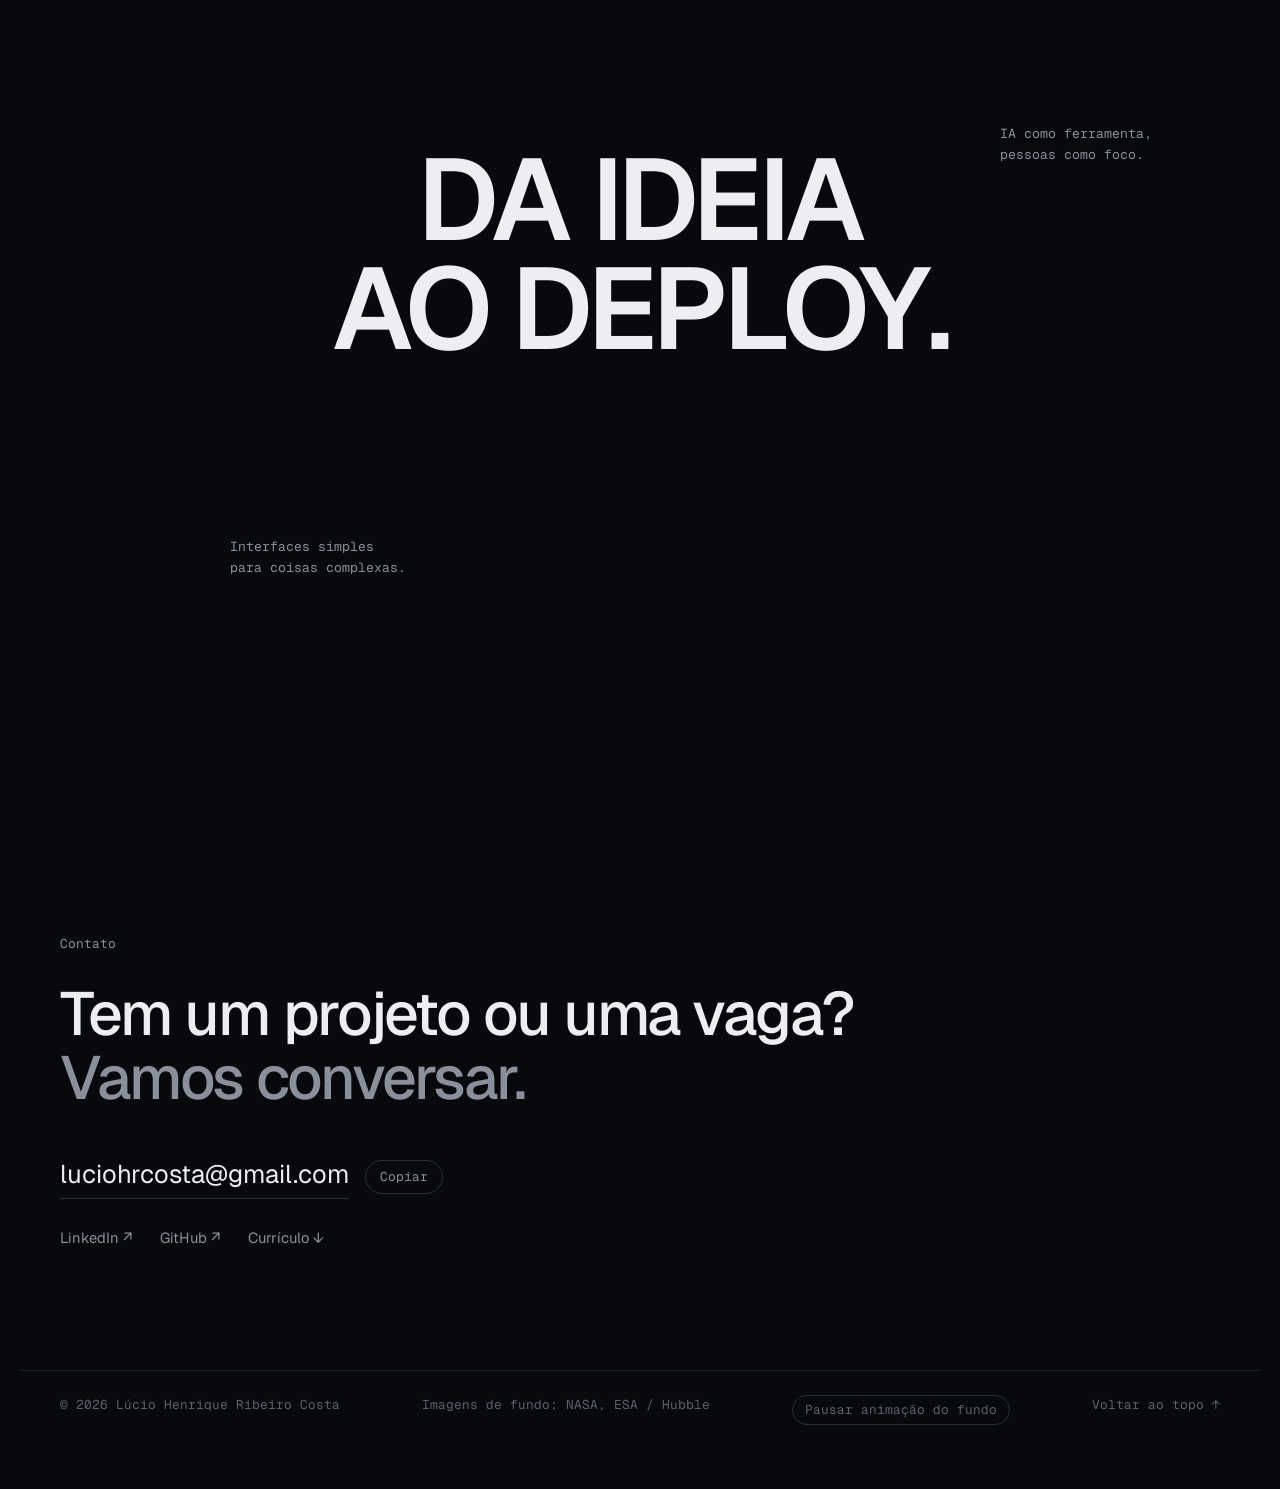
==== commit 50377dd5: "Skills de design no projeto e site mais leve e acessível Instala no escopo do projeto (.claude/skill" ====
--- a/index.html
+++ b/index.html
@@ -19,9 +19,10 @@
   <link rel="preconnect" href="https://fonts.googleapis.com" />
   <link rel="preconnect" href="https://fonts.gstatic.com" crossorigin />
   <link href="https://fonts.googleapis.com/css2?family=Geist:wght@400;500;600&family=Geist+Mono:wght@400;500&family=Newsreader:ital,opsz,wght@1,6..72,400&display=swap" rel="stylesheet" />
-  <link rel="stylesheet" href="style.css?v=20261117-1" />
+  <link rel="stylesheet" href="style.css?v=20261119-3" />
 </head>
 <body>
+  <a class="skip" href="#inicio">Pular para o conteúdo</a>
   <div class="sky" aria-hidden="true">
     <canvas id="stars"></canvas>
     <div class="space" id="space"></div>
@@ -37,7 +38,7 @@
       <span class="hide-sm"><i>FOCO::</i><b>WEB + IA</b></span>
     </div>
     <div class="top-row">
-      <a href="#inicio" class="brand" aria-label="Lúcio Costa, início"><span>L</span><span>C</span></a>
+      <a href="#inicio" class="brand" translate="no" aria-label="Lúcio Costa, início"><span>L</span><span>C</span></a>
       <nav class="nav" aria-label="Principal">
         <a href="#trabalhos" data-roll="Trabalhos">Trabalhos</a>
         <a href="#sobre" data-roll="Sobre">Sobre</a>
@@ -64,7 +65,7 @@
         <p>Estudante de Sistemas de Informação na UNIFESSPA, fundador da lu.ricos e desenvolvedor freelance para negócios locais.</p>
       </div>
       <figure class="hero-photo">
-        <img src="assets/img/lucio-mirante.jpg" alt="Foto de Lúcio Costa" width="1000" height="1400" fetchpriority="high" />
+        <img src="assets/img/lucio-mirante.webp" srcset="assets/img/lucio-mirante-320.webp 320w, assets/img/lucio-mirante.webp 640w" sizes="(max-width: 680px) 92px, 260px" alt="Foto de Lúcio Costa" width="640" height="895" fetchpriority="high" />
         <figcaption class="mono"><span>L.H.R. COSTA</span><span>MARABÁ · PA</span></figcaption>
       </figure>
       <div class="hero-copy">
@@ -108,7 +109,7 @@
       <div class="label"><h2 data-scramble>Sobre</h2></div>
       <div class="about-grid">
         <figure class="about-photo">
-          <img src="assets/img/lucio-formal.jpg" alt="Retrato de Lúcio Costa" loading="lazy" />
+          <img src="assets/img/lucio-formal.webp" srcset="assets/img/lucio-formal-480.webp 480w, assets/img/lucio-formal.webp 900w" sizes="(max-width: 900px) 92vw, 445px" alt="Retrato de Lúcio Costa" loading="lazy" width="900" height="1258" />
         </figure>
         <div class="about-text">
           <p class="lede">Sou de Marabá, no Pará, e sempre gostei de duas coisas: entender como as coisas funcionam e deixar elas bonitas.</p>
@@ -131,15 +132,15 @@
       </div>
       <div class="life-grid">
         <figure class="life-card family reveal">
-          <img src="assets/img/familia.jpg" alt="Lúcio de terno com a família, em um palco com luzes verdes" loading="lazy" width="1024" height="683" />
+          <img src="assets/img/familia.webp" srcset="assets/img/familia-480.webp 480w, assets/img/familia.webp 1024w" sizes="(max-width: 900px) 92vw, 680px" alt="Lúcio de terno com a família, em um palco com luzes verdes" loading="lazy" width="1024" height="683" />
           <figcaption><span class="mono">FAMÍLIA</span>Com a minha família, a base de tudo.</figcaption>
         </figure>
         <figure class="life-card volei reveal">
-          <img src="assets/img/volei-bruninho.jpg" alt="Selfie de Lúcio com amigos, o pai e o Bruninho, levantador da seleção brasileira de vôlei" loading="lazy" width="1280" height="960" />
+          <img src="assets/img/volei-bruninho.webp" srcset="assets/img/volei-bruninho-480.webp 480w, assets/img/volei-bruninho.webp 1000w" sizes="(max-width: 900px) 92vw, 480px" alt="Selfie de Lúcio com amigos, o pai e o Bruninho, levantador da seleção brasileira de vôlei" loading="lazy" width="1000" height="750" />
           <figcaption><span class="mono">VÔLEI · BELÉM 2025</span>Com meus amigos, meu pai e o Bruninho, levantador da seleção.</figcaption>
         </figure>
         <figure class="life-card turma reveal">
-          <img src="assets/img/turma-si.jpg" alt="Turma de Sistemas de Informação da UNIFESSPA reunida em sala de aula" loading="lazy" width="1280" height="960" />
+          <img src="assets/img/turma-si.webp" srcset="assets/img/turma-si-480.webp 480w, assets/img/turma-si.webp 1100w" sizes="(max-width: 900px) 92vw, 680px" alt="Turma de Sistemas de Informação da UNIFESSPA reunida em sala de aula" loading="lazy" width="1100" height="825" />
           <figcaption><span class="mono">UNIFESSPA · SI 2026</span>A turma de Sistemas de Informação.</figcaption>
         </figure>
         <blockquote class="life-quote reveal">
@@ -196,13 +197,14 @@
   <footer class="wrap footer mono">
     <span>© <span id="year"></span> Lúcio Henrique Ribeiro Costa</span>
     <span>Imagens de fundo: NASA, ESA / Hubble</span>
+    <button class="motion-toggle" type="button" aria-pressed="false">Pausar animação do fundo</button>
     <a href="#inicio">Voltar ao topo ↑</a>
   </footer>
 
   <div class="cursor mono" aria-hidden="true">Ver projeto ↗</div>
 
-  <script src="icons.js?v=20261117-1"></script>
-  <script src="data.js?v=20261117-1"></script>
-  <script src="script.js?v=20261117-1"></script>
+  <script src="icons.js?v=20261119-3"></script>
+  <script src="data.js?v=20261119-3"></script>
+  <script src="script.js?v=20261119-3"></script>
 </body>
 </html>
--- a/style.css
+++ b/style.css
@@ -14,7 +14,8 @@
 }
 
 * { box-sizing: border-box; margin: 0; padding: 0; }
-html { scroll-behavior: smooth; overflow-x: clip; }
+html { scroll-behavior: smooth; overflow-x: clip; color-scheme: dark; scroll-padding-top: 104px; }
+a, button { touch-action: manipulation; -webkit-tap-highlight-color: transparent; }
 body {
   background: var(--bg);
   color: var(--text);
@@ -31,6 +32,12 @@
 ::selection { background: var(--text); color: var(--bg); }
 :focus-visible { outline: 1px solid var(--text); outline-offset: 4px; border-radius: 4px; }
 
+.skip {
+  position: fixed; left: max(16px, env(safe-area-inset-left, 0px)); top: calc(env(safe-area-inset-top, 0px) + 12px); z-index: 100;
+  padding: 10px 16px; border-radius: 999px; background: var(--text); color: var(--bg); font-weight: 500;
+  transform: translateY(-160%); transition: transform 0.2s var(--ease);
+}
+.skip:focus-visible { transform: none; }
 .mono { font-family: var(--mono); font-size: 0.8rem; letter-spacing: 0; }
 .muted { color: var(--muted); }
 .wrap { width: 100%; max-width: var(--wrap); margin: 0 auto; padding-left: var(--pad); padding-right: var(--pad); }
@@ -56,7 +63,7 @@
 /* ---------- Topo (HUD + navegação em pílula) ---------- */
 .top {
   position: sticky; top: 0; z-index: 40;
-  padding: 10px var(--pad) 14px;
+  padding: calc(10px + env(safe-area-inset-top, 0px)) max(var(--pad), env(safe-area-inset-right, 0px)) 14px max(var(--pad), env(safe-area-inset-left, 0px));
   background: linear-gradient(var(--bg) 20%, rgba(8, 9, 12, 0));
   transition: background 0.3s;
 }
@@ -108,7 +115,8 @@
 /* Rodapé HUD fixo: relógio, posição do cursor, profundidade do scroll */
 .hud-foot {
   position: fixed; left: 0; right: 0; bottom: 0; z-index: 30; pointer-events: none;
-  display: flex; justify-content: space-between; padding: 12px var(--pad);
+  display: flex; justify-content: space-between;
+  padding: 12px max(var(--pad), env(safe-area-inset-right, 0px)) calc(12px + env(safe-area-inset-bottom, 0px)) max(var(--pad), env(safe-area-inset-left, 0px));
   font-size: 0.68rem; color: var(--dim);
 }
 .hud-foot b { font-variant-numeric: tabular-nums; }
@@ -116,7 +124,7 @@
 /* Grão de filme */
 .grain {
   position: absolute; inset: -10%; opacity: 0.06; pointer-events: none; will-change: transform;
-  background-image: url("data:image/svg+xml,%3Csvg xmlns='http://www.w3.org/2000/svg' width='160' height='160'%3E%3Cfilter id='n'%3E%3CfeTurbulence type='fractalNoise' baseFrequency='.85' numOctaves='2' stitchTiles='stitch'/%3E%3C/filter%3E%3Crect width='100%25' height='100%25' filter='url(%23n)'/%3E%3C/svg%3E");
+  background-image: url("data:image/svg+xml,%3Csvg xmlns='http://www.w3.org/2000/svg' width='160' height='160'%3E%3Cfilter id='n'%3E%3CfeTurbulence type='fractalNoise' baseFrequency='.85' numOctaves='2' stitchTiles='stitch'/%3E%3C/filter%3E%3Crect width='100%25' height='100%25' filter='url%28%23n%29'/%3E%3C/svg%3E");
   animation: grain-jump 0.9s steps(6) infinite;
 }
 @keyframes grain-jump {
@@ -402,7 +410,8 @@
   .nav {
     position: fixed; inset: 84px 0 auto 0; flex-direction: column; gap: 0; padding: 8px var(--pad) 20px; border-radius: 0;
     background: rgba(8, 9, 12, 0.96); border: 0; border-bottom: 1px solid var(--line);
-    opacity: 0; pointer-events: none; transform: translateY(-8px); transition: 0.25s var(--ease);
+    opacity: 0; pointer-events: none; transform: translateY(-8px); transition: opacity 0.25s var(--ease), transform 0.25s var(--ease);
+    max-height: calc(100svh - 84px); overflow-y: auto; overscroll-behavior: contain;
   }
   .nav a { padding: 14px 0; border-radius: 0; border-bottom: 1px solid var(--line); font-size: 1.05rem; color: var(--text); }
   .intro { grid-template-columns: 1fr 1fr; }
@@ -462,6 +471,13 @@
   html { scroll-behavior: auto; }
 }
 
-.cert-ic { display: inline-flex; vertical-align: -3px; margin-right: 8px; }
-.cert-ic svg { width: 16px; height: 16px; color: var(--c, var(--text)); }
-.cert-ic svg[stroke] { color: var(--muted); }
+/* ---------- Ajustes de acessibilidade e conforto ---------- */
+h2, .sc-title, .contact-title, .m-big, .page-title { text-wrap: balance; }
+p { text-wrap: pretty; }
+.motion-toggle {
+  font: inherit; color: var(--dim); background: none; border: 1px solid var(--line-2); border-radius: 999px;
+  padding: 4px 12px; cursor: pointer; transition: color 0.2s, border-color 0.2s;
+}
+.motion-toggle:hover { color: var(--text); border-color: var(--text); }
+/* fundo pausado: estrelas, grão e imagens param onde estão */
+.bg-paused .grain, .bg-paused .status i, .bg-paused .hud-bar span:nth-child(2) b::before { animation-play-state: paused; }
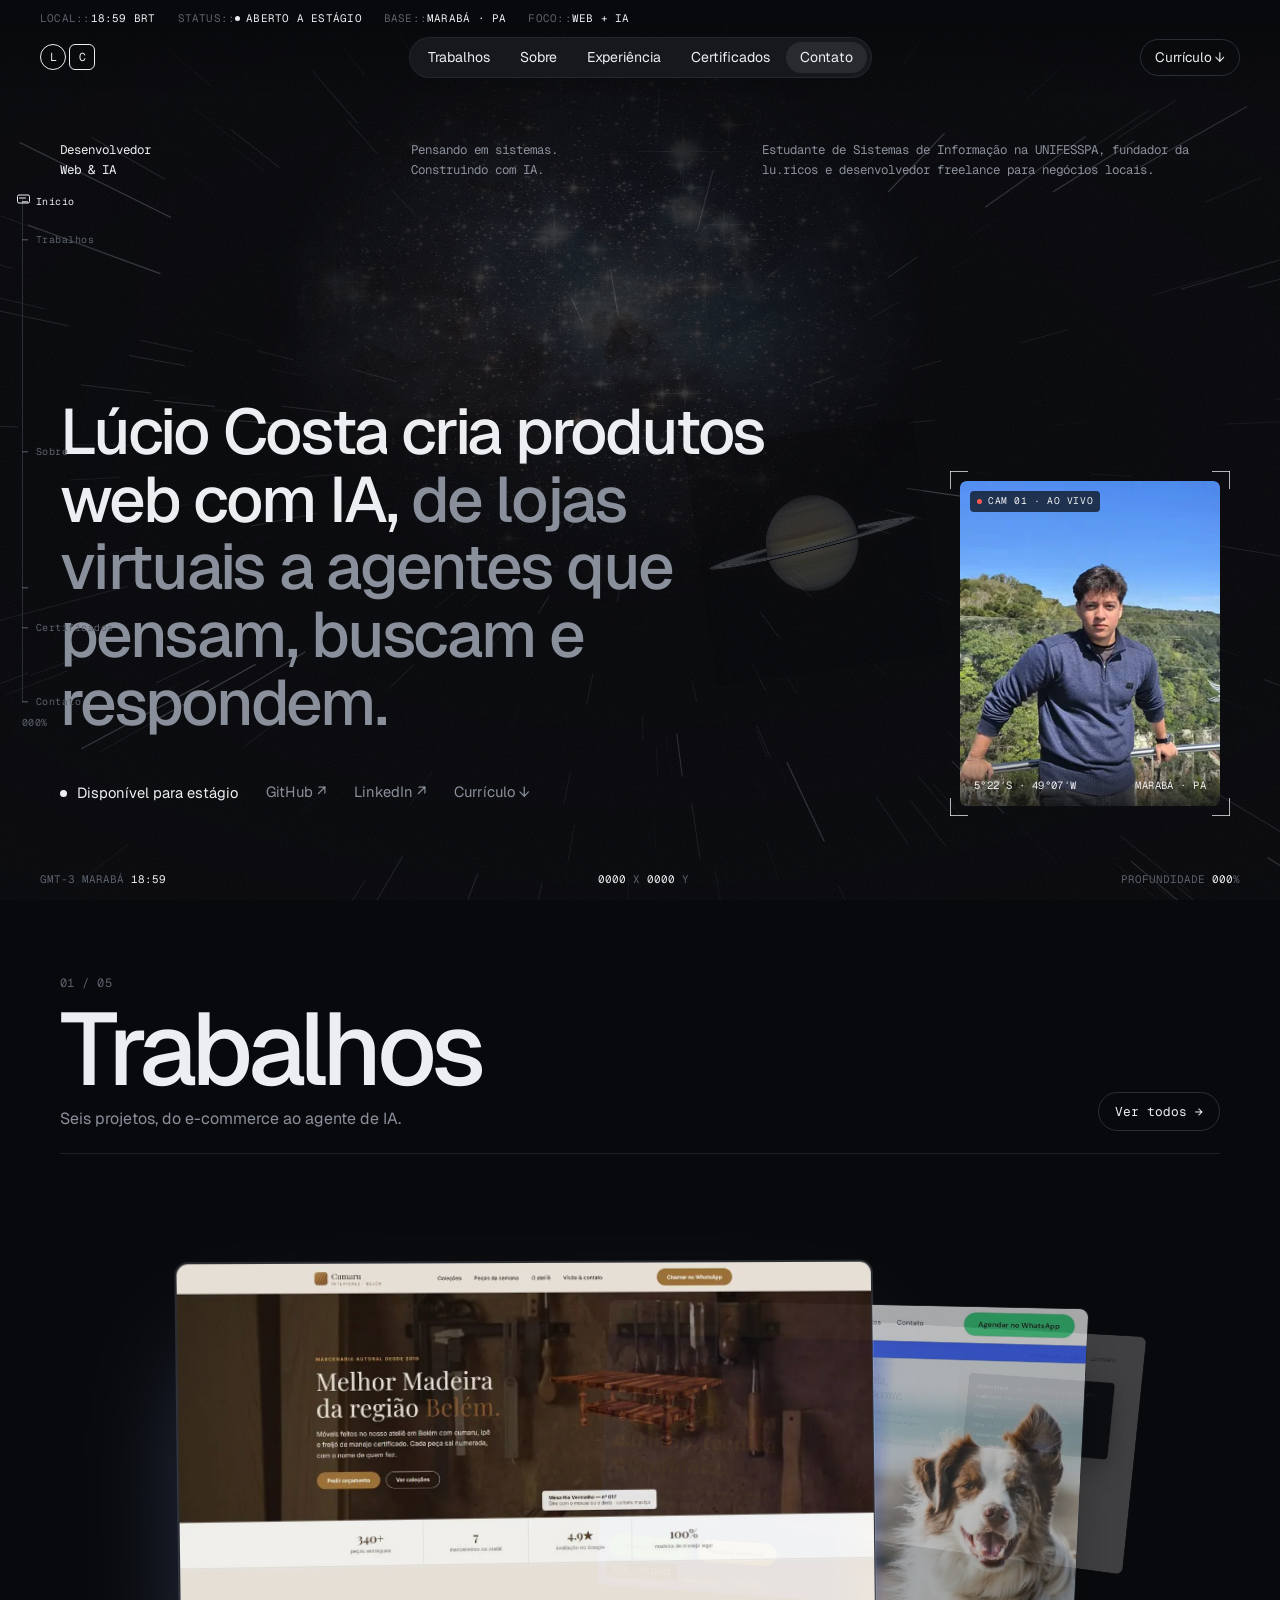
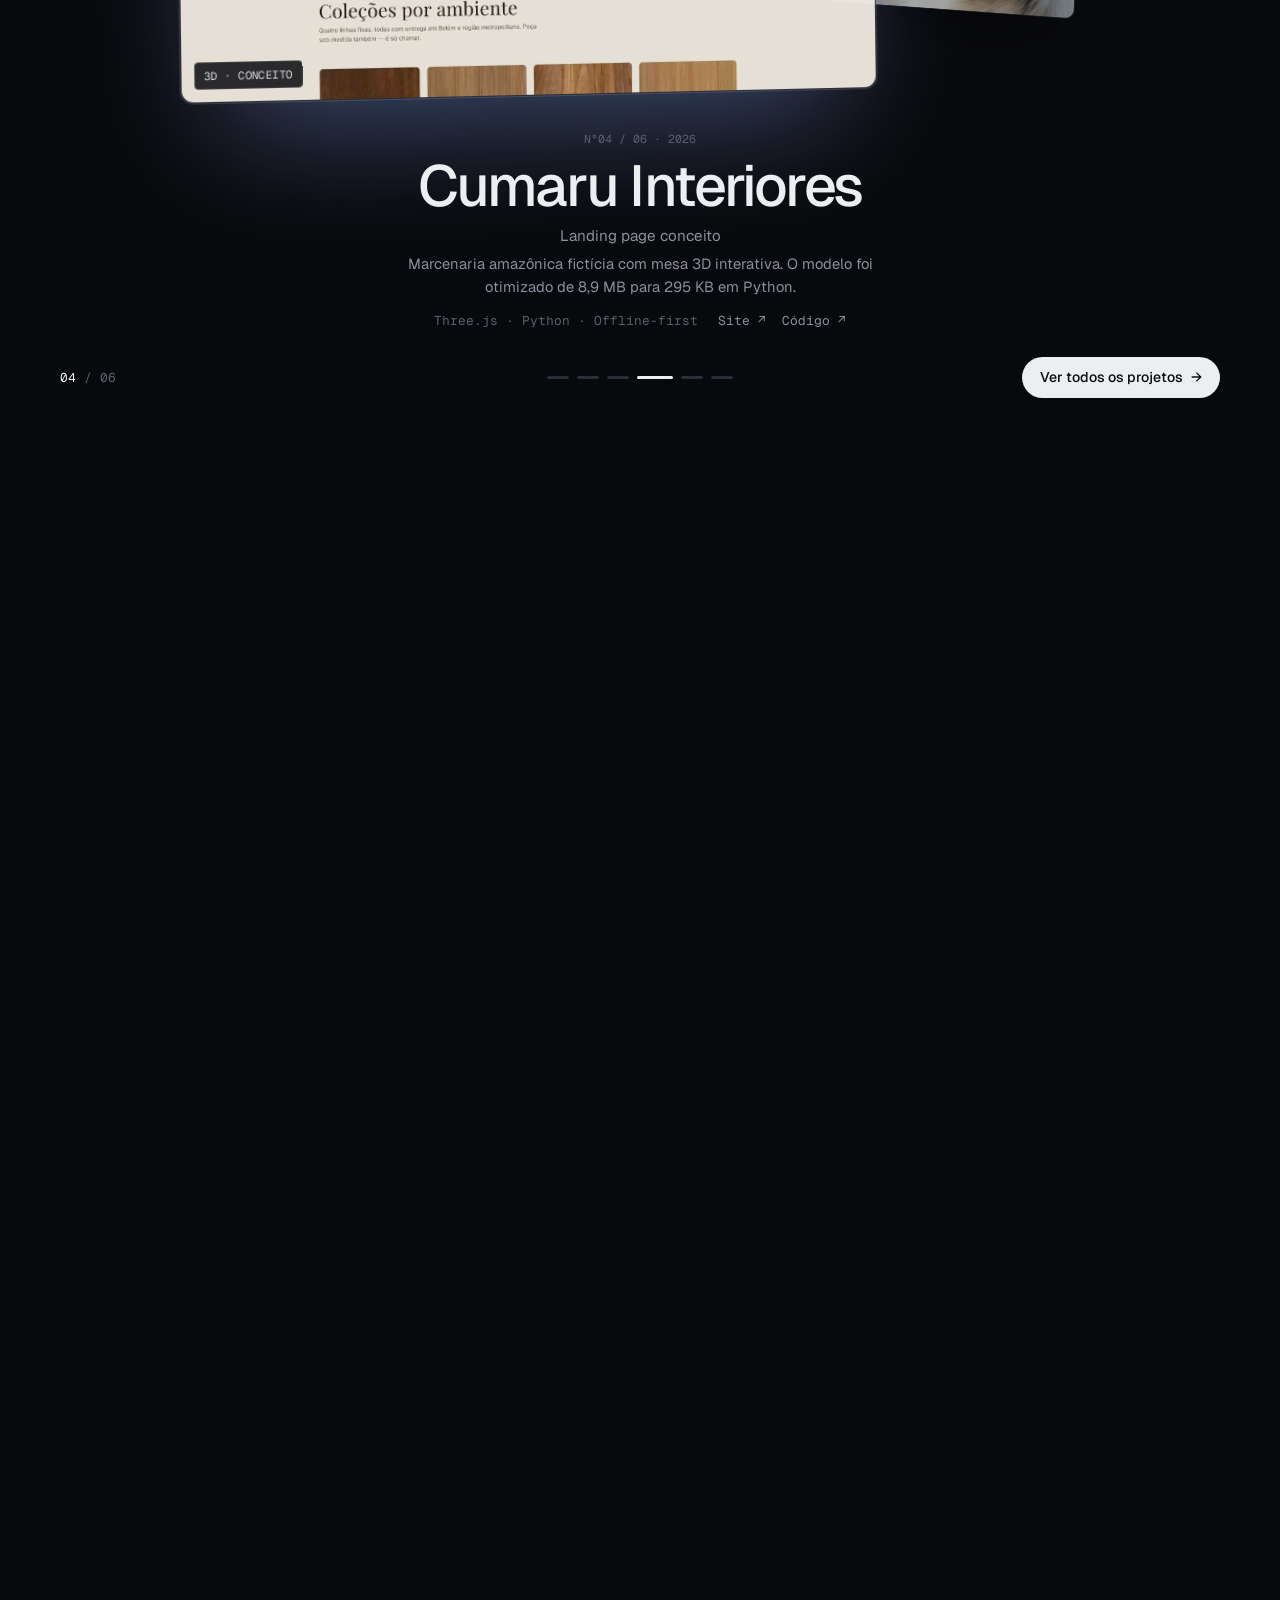
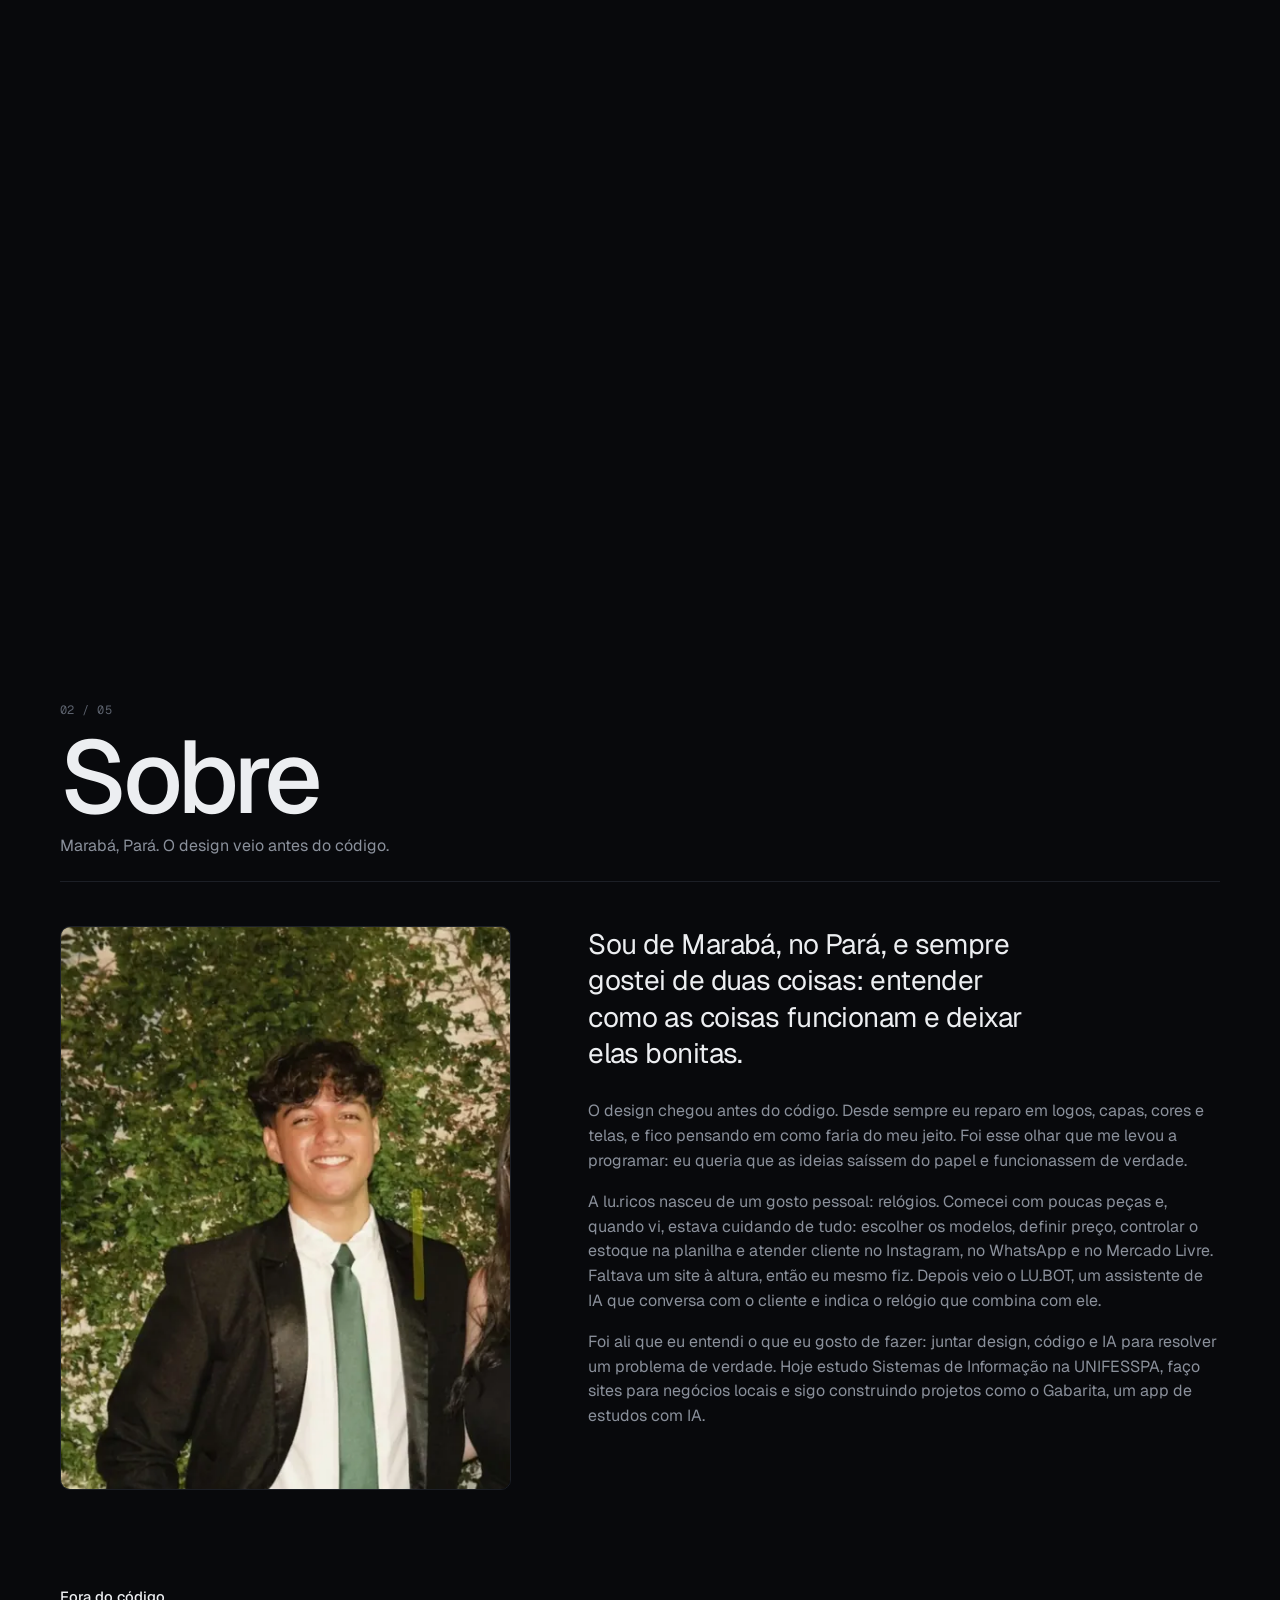
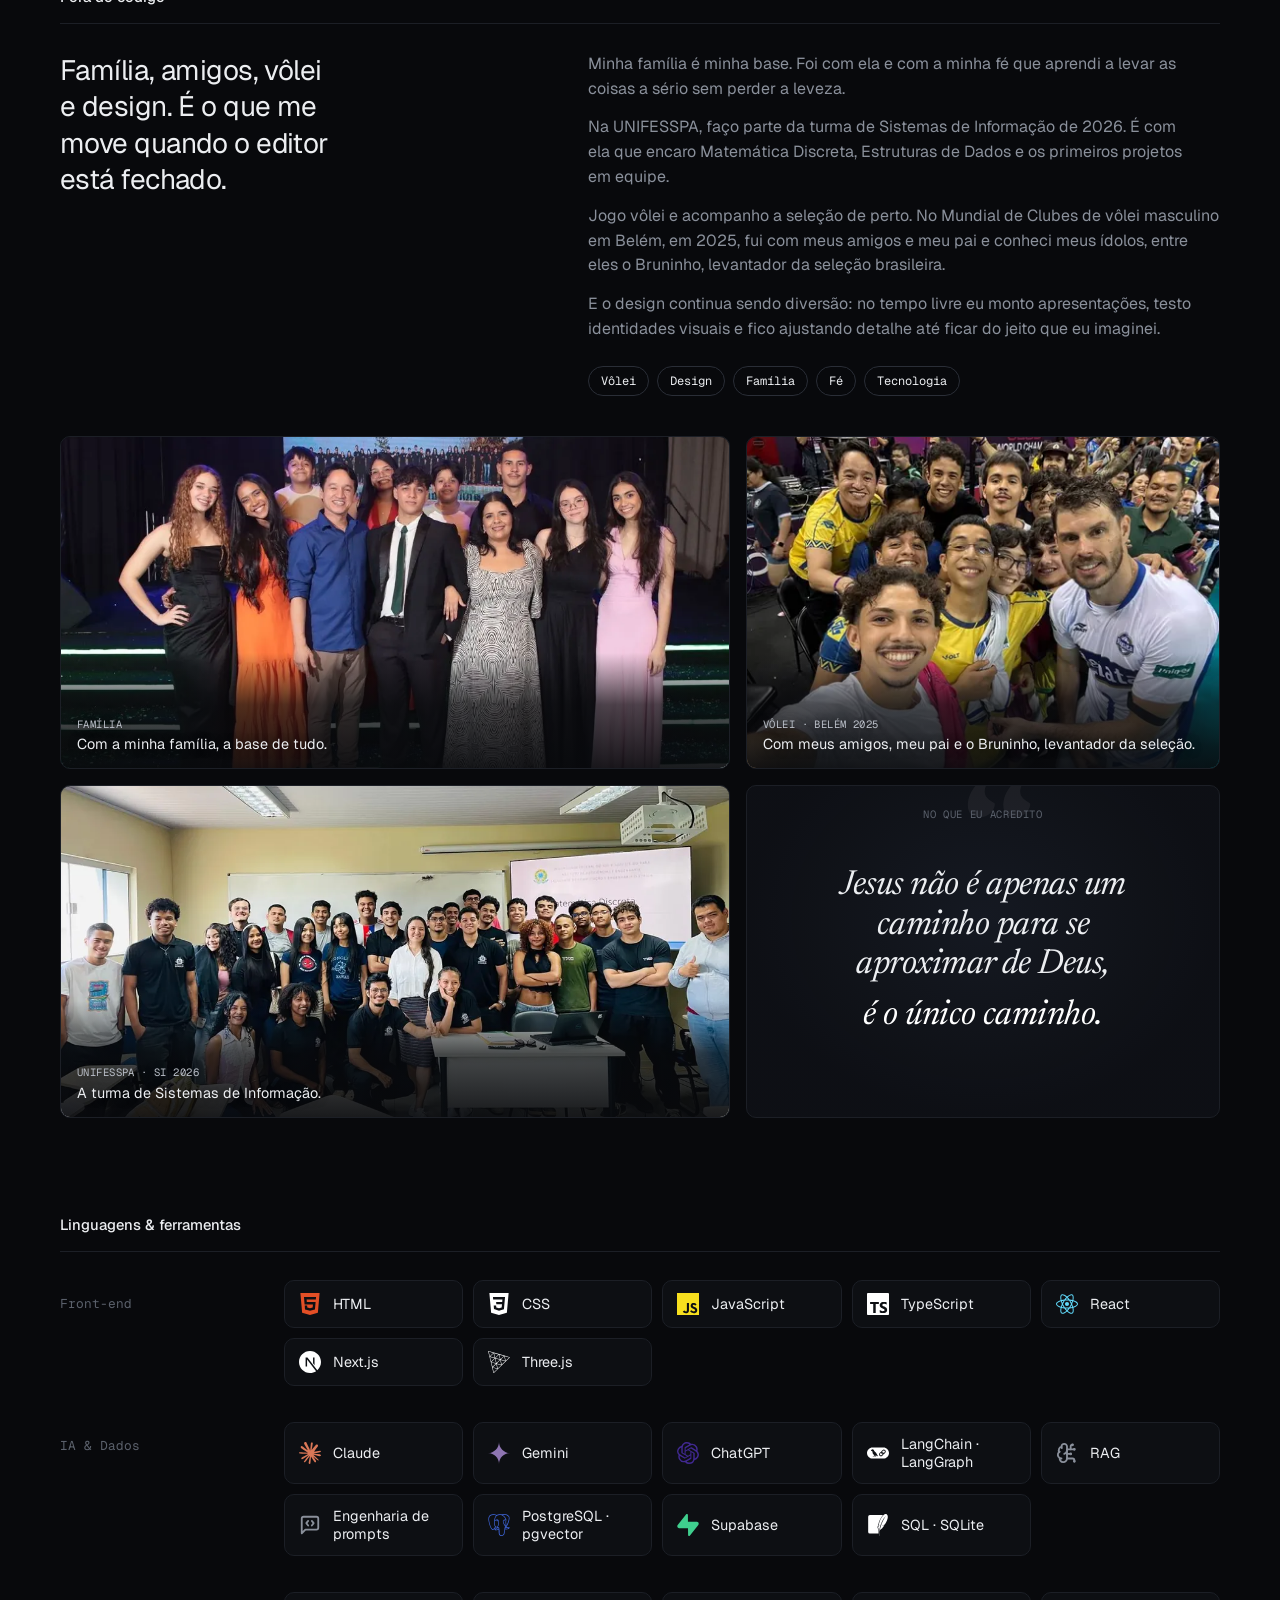
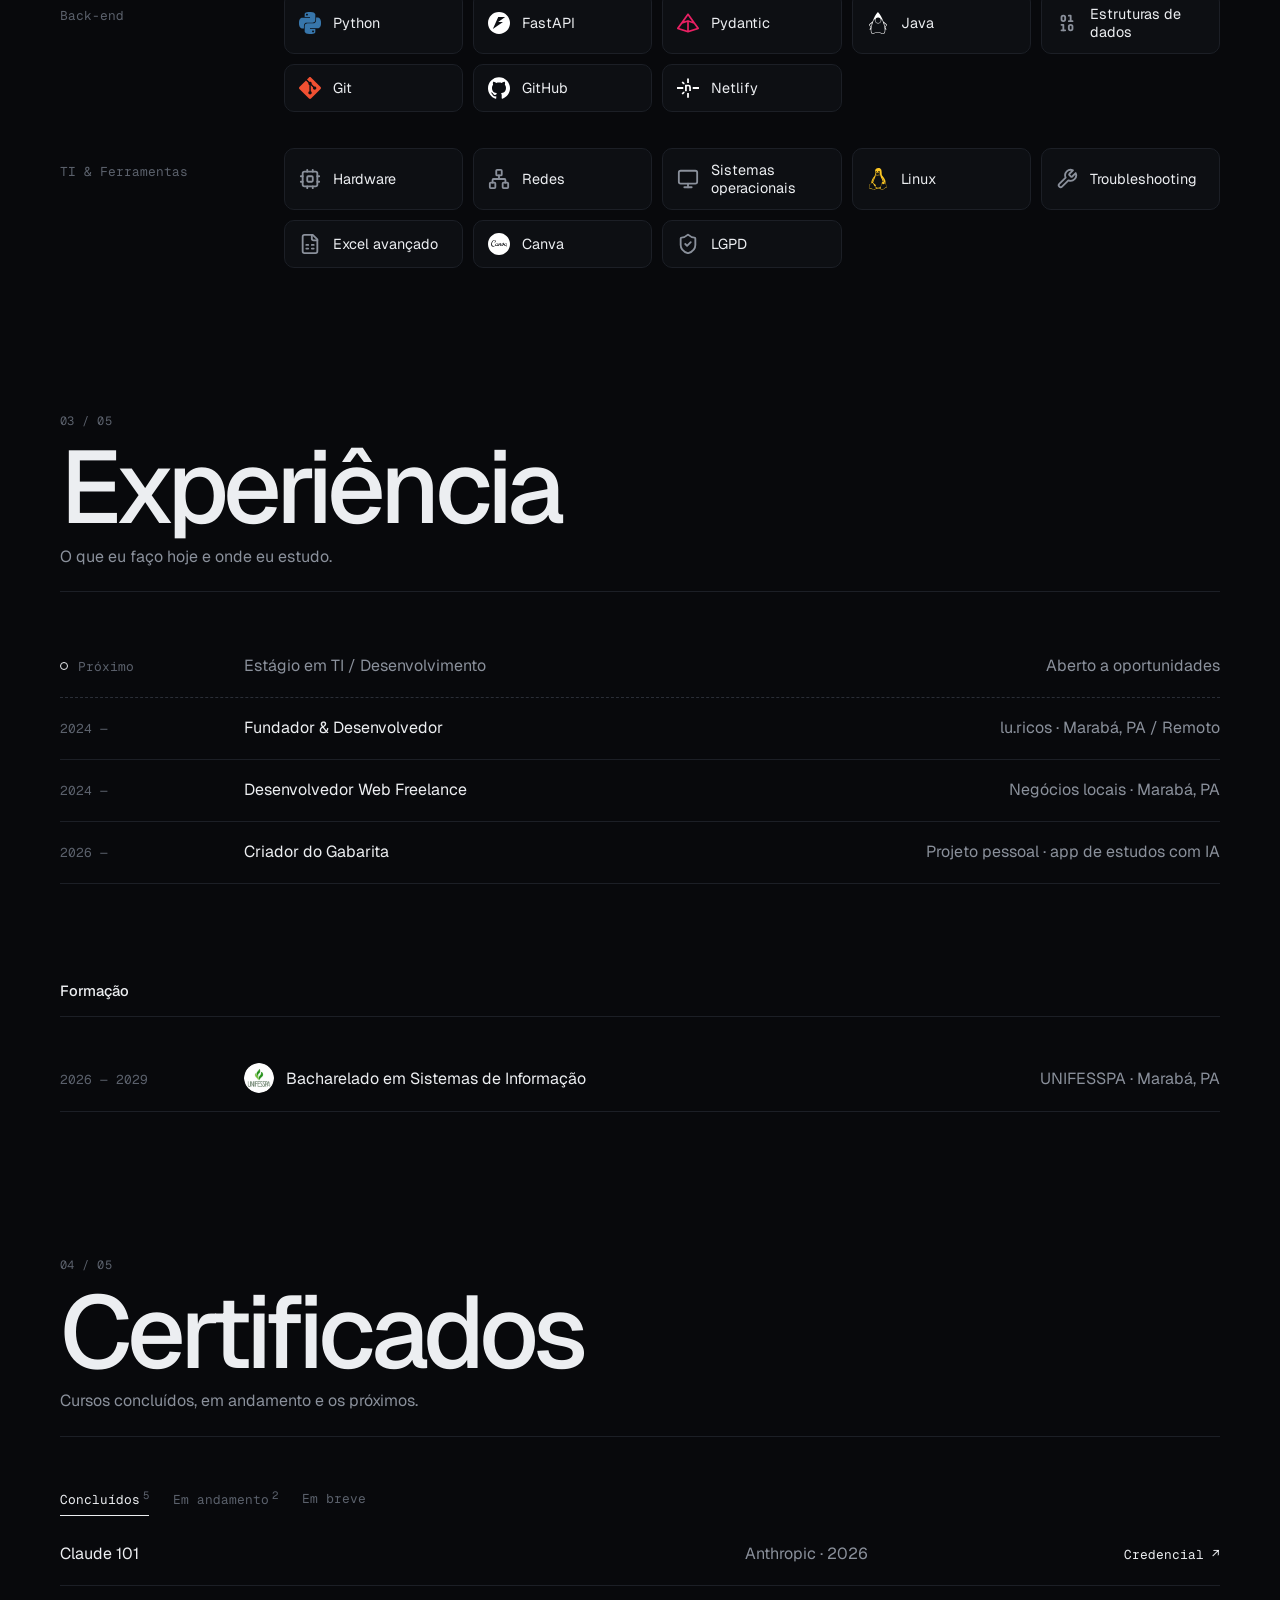
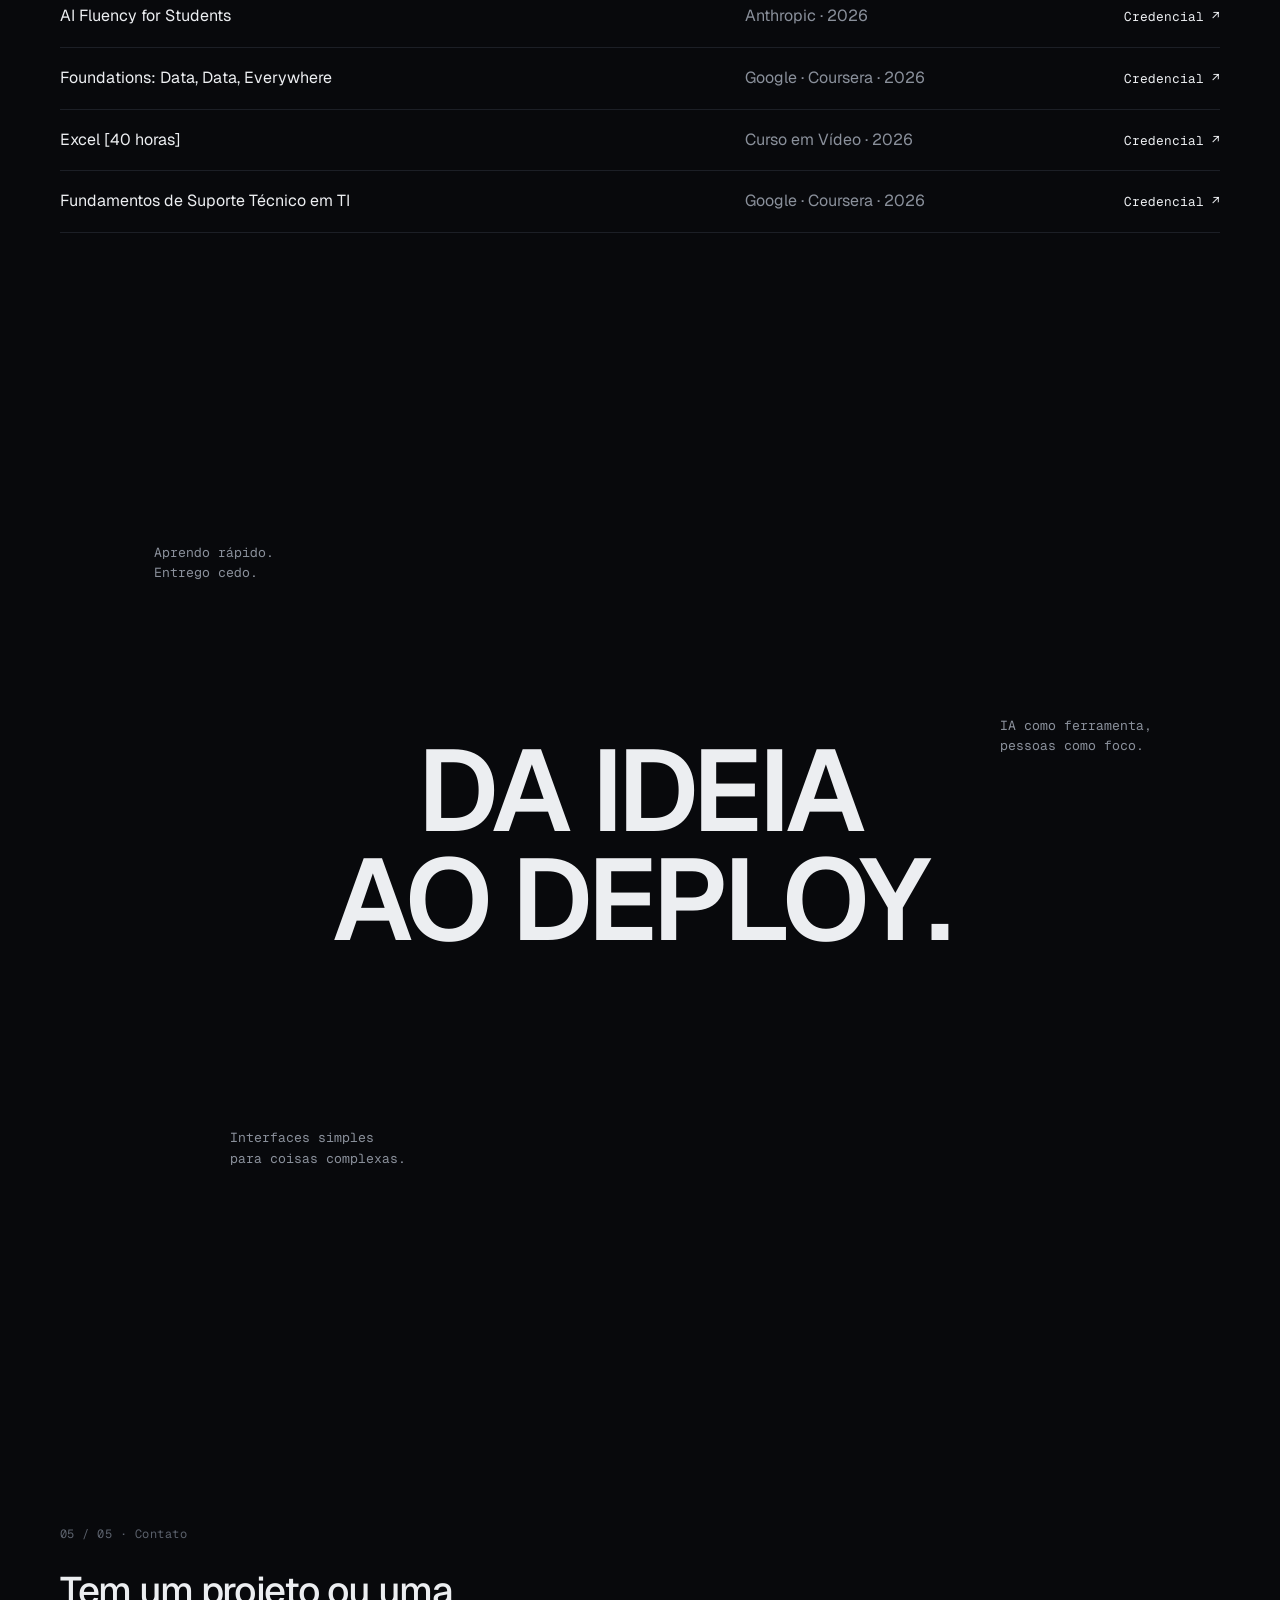
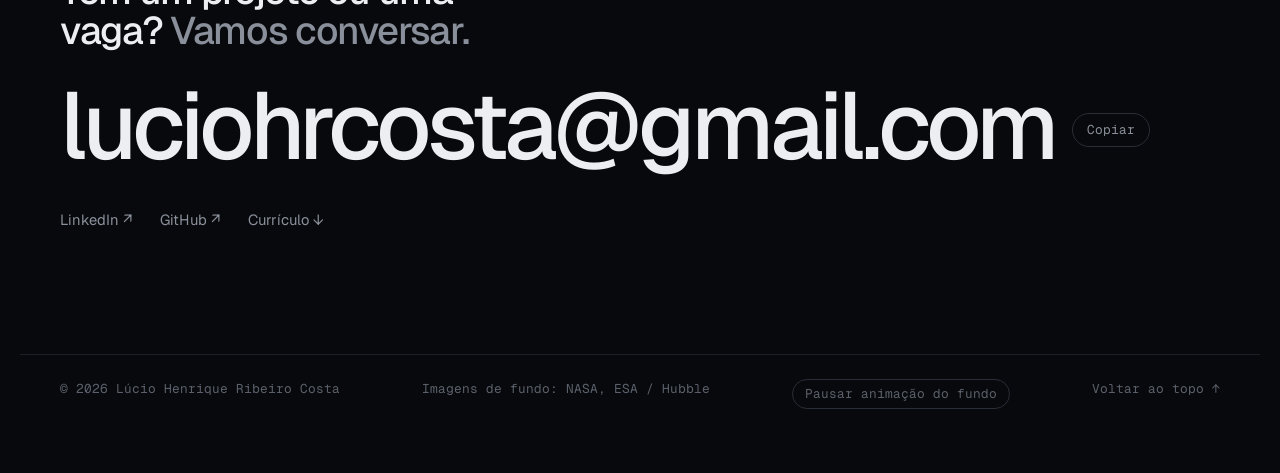
==== commit 36dd788a: "Visual: altímetro, aberturas de seção, foto como visor e contato em destaque - Altímetro lateral (de" ====
--- a/index.html
+++ b/index.html
@@ -19,7 +19,7 @@
   <link rel="preconnect" href="https://fonts.googleapis.com" />
   <link rel="preconnect" href="https://fonts.gstatic.com" crossorigin />
   <link href="https://fonts.googleapis.com/css2?family=Geist:wght@400;500;600&family=Geist+Mono:wght@400;500&family=Newsreader:ital,opsz,wght@1,6..72,400&display=swap" rel="stylesheet" />
-  <link rel="stylesheet" href="style.css?v=20261119-3" />
+  <link rel="stylesheet" href="style.css?v=20261119-4" />
 </head>
 <body>
   <a class="skip" href="#inicio">Pular para o conteúdo</a>
@@ -51,6 +51,8 @@
     </div>
   </header>
 
+  <nav class="altimeter mono" id="altimeter" aria-label="Seções da página"></nav>
+
   <div class="hud-foot mono" aria-hidden="true">
     <span>GMT-3 MARABÁ <b class="js-clock">--:--</b></span>
     <span><b id="cx">0000</b> X <b id="cy">0000</b> Y</span>
@@ -65,8 +67,12 @@
         <p>Estudante de Sistemas de Informação na UNIFESSPA, fundador da lu.ricos e desenvolvedor freelance para negócios locais.</p>
       </div>
       <figure class="hero-photo">
-        <img src="assets/img/lucio-mirante.webp" srcset="assets/img/lucio-mirante-320.webp 320w, assets/img/lucio-mirante.webp 640w" sizes="(max-width: 680px) 92px, 260px" alt="Foto de Lúcio Costa" width="640" height="895" fetchpriority="high" />
-        <figcaption class="mono"><span>L.H.R. COSTA</span><span>MARABÁ · PA</span></figcaption>
+        <span class="ph-clip">
+          <img src="assets/img/lucio-mirante.webp" srcset="assets/img/lucio-mirante-320.webp 320w, assets/img/lucio-mirante.webp 640w" sizes="(max-width: 680px) 92px, 260px" alt="Foto de Lúcio Costa" width="640" height="895" fetchpriority="high" />
+        </span>
+        <span class="vf" aria-hidden="true"></span>
+        <span class="vf-top mono" aria-hidden="true"><i></i>CAM 01 · AO VIVO</span>
+        <figcaption class="mono"><span>5°22′S · 49°07′W</span><span>MARABÁ · PA</span></figcaption>
       </figure>
       <div class="hero-copy">
         <h1 class="hero-title">
@@ -84,7 +90,12 @@
 
     <section id="trabalhos" class="showcase">
       <div class="wrap">
-        <div class="label"><h2 data-scramble>Trabalhos selecionados</h2><a class="mono label-link" href="projetos.html">Ver todos →</a></div>
+        <header class="opener">
+        <span class="op-idx mono">01 / 05</span>
+        <h2 class="op-title" data-scramble>Trabalhos</h2>
+        <p class="op-sub">Seis projetos, do e-commerce ao agente de IA.</p>
+        <a class="op-link mono" href="projetos.html">Ver todos →</a>
+      </header>
       </div>
       <div class="sc-track" id="showcase">
         <div class="sc-stage">
@@ -106,7 +117,11 @@
     </section>
 
     <section id="sobre" class="wrap section about">
-      <div class="label"><h2 data-scramble>Sobre</h2></div>
+      <header class="opener">
+        <span class="op-idx mono">02 / 05</span>
+        <h2 class="op-title" data-scramble>Sobre</h2>
+        <p class="op-sub">Marabá, Pará. O design veio antes do código.</p>
+      </header>
       <div class="about-grid">
         <figure class="about-photo">
           <img src="assets/img/lucio-formal.webp" srcset="assets/img/lucio-formal-480.webp 480w, assets/img/lucio-formal.webp 900w" sizes="(max-width: 900px) 92vw, 445px" alt="Retrato de Lúcio Costa" loading="lazy" width="900" height="1258" />
@@ -154,14 +169,22 @@
     </section>
 
     <section id="experiencia" class="wrap section">
-      <div class="label"><h2 data-scramble>Experiência</h2></div>
+      <header class="opener">
+        <span class="op-idx mono">03 / 05</span>
+        <h2 class="op-title" data-scramble>Experiência</h2>
+        <p class="op-sub">O que eu faço hoje e onde eu estudo.</p>
+      </header>
       <ul class="rows timeline" id="experience"></ul>
       <div class="label sub"><h2 data-scramble>Formação</h2></div>
       <ul class="rows timeline" id="education"></ul>
     </section>
 
     <section id="certificados" class="wrap section">
-      <div class="label"><h2 data-scramble>Certificados</h2></div>
+      <header class="opener">
+        <span class="op-idx mono">04 / 05</span>
+        <h2 class="op-title" data-scramble>Certificados</h2>
+        <p class="op-sub">Cursos concluídos, em andamento e os próximos.</p>
+      </header>
       <div class="tabs mono" role="tablist" aria-label="Filtrar certificados">
         <button role="tab" class="tab active" aria-selected="true" data-tab="done">Concluídos</button>
         <button role="tab" class="tab" aria-selected="false" data-tab="progress">Em andamento</button>
@@ -180,10 +203,10 @@
     </section>
 
     <section id="contato" class="wrap section contact">
-      <p class="eyebrow mono">Contato</p>
-      <h2 class="contact-title">Tem um projeto ou uma vaga?<br /><span class="muted">Vamos conversar.</span></h2>
+      <p class="op-idx mono">05 / 05 · Contato</p>
+      <h2 class="contact-title">Tem um projeto ou uma vaga? <span class="muted">Vamos conversar.</span></h2>
       <div class="mail">
-        <a href="mailto:luciohrcosta@gmail.com" class="mail-link">luciohrcosta@gmail.com</a>
+        <a href="mailto:luciohrcosta@gmail.com" class="mail-link mail-big">luciohrcosta<wbr />@gmail.com</a>
         <button class="copy mono" data-copy="luciohrcosta@gmail.com">Copiar</button>
       </div>
       <div class="socials">
@@ -203,8 +226,8 @@
 
   <div class="cursor mono" aria-hidden="true">Ver projeto ↗</div>
 
-  <script src="icons.js?v=20261119-3"></script>
-  <script src="data.js?v=20261119-3"></script>
-  <script src="script.js?v=20261119-3"></script>
+  <script src="icons.js?v=20261119-4"></script>
+  <script src="data.js?v=20261119-4"></script>
+  <script src="script.js?v=20261119-4"></script>
 </body>
 </html>
--- a/style.css
+++ b/style.css
@@ -481,3 +481,109 @@
 .motion-toggle:hover { color: var(--text); border-color: var(--text); }
 /* fundo pausado: estrelas, grão e imagens param onde estão */
 .bg-paused .grain, .bg-paused .status i, .bg-paused .hud-bar span:nth-child(2) b::before { animation-play-state: paused; }
+
+
+/* =========================================================
+   DEMONSTRAÇÃO DE VISUAL
+   ========================================================= */
+
+/* Aberturas de seção: índice real da página + título display */
+.opener {
+  display: grid; grid-template-columns: 1fr auto; align-items: end; gap: 10px 24px;
+  padding-bottom: 22px; margin-bottom: 44px; border-bottom: 1px solid var(--line);
+}
+.op-idx { grid-column: 1 / -1; color: var(--dim); font-size: 0.75rem; letter-spacing: 0.04em; }
+.op-title {
+  font-size: clamp(2.8rem, 8vw, 6.4rem); font-weight: 500; letter-spacing: -0.05em; line-height: 0.92;
+  grid-column: 1;
+}
+.op-sub { grid-column: 1; color: var(--muted); font-size: 1rem; max-width: 46ch; }
+.op-link { grid-column: 2; grid-row: 2 / 4; align-self: end; color: var(--text); padding: 9px 16px; border: 1px solid var(--line-2); border-radius: 999px; transition: background 0.2s, color 0.2s; }
+.op-link:hover { background: var(--text); color: var(--bg); }
+.showcase .opener { margin-bottom: 0; }
+
+/* Foto do topo como visor de câmera */
+.hero-photo { overflow: visible; border: 0; background: none; }
+.hero-photo img { border-radius: 6px; }
+.hero-photo .vf {
+  position: absolute; inset: -10px; pointer-events: none;
+  --c: rgba(236, 238, 241, 0.75); --l: 18px;
+  background:
+    linear-gradient(var(--c), var(--c)) top left / var(--l) 1px no-repeat,
+    linear-gradient(var(--c), var(--c)) top left / 1px var(--l) no-repeat,
+    linear-gradient(var(--c), var(--c)) top right / var(--l) 1px no-repeat,
+    linear-gradient(var(--c), var(--c)) top right / 1px var(--l) no-repeat,
+    linear-gradient(var(--c), var(--c)) bottom left / var(--l) 1px no-repeat,
+    linear-gradient(var(--c), var(--c)) bottom left / 1px var(--l) no-repeat,
+    linear-gradient(var(--c), var(--c)) bottom right / var(--l) 1px no-repeat,
+    linear-gradient(var(--c), var(--c)) bottom right / 1px var(--l) no-repeat;
+}
+.vf-top {
+  position: absolute; left: 10px; top: 10px; display: inline-flex; align-items: center; gap: 6px;
+  font-size: 0.6rem; letter-spacing: 0.06em; color: var(--text); padding: 3px 7px; border-radius: 4px; background: rgba(8, 9, 12, 0.7);
+}
+.vf-top i { width: 5px; height: 5px; border-radius: 50%; background: #ff5a4f; animation: hud-pulse 1.6s infinite; }
+.hero-photo figcaption { border-radius: 0 0 6px 6px; }
+
+/* Título do topo: as palavras sobem uma a uma */
+.hero-title .w { display: inline-block; overflow: hidden; vertical-align: top; padding-bottom: 0.08em; margin-bottom: -0.08em; }
+.hero-title .w > span { display: inline-block; transform: translateY(105%); animation: word-up 0.9s var(--ease) forwards; animation-delay: calc(var(--i) * 45ms + 150ms); }
+@keyframes word-up { to { transform: none; } }
+
+/* Vitrine: projeto ativo iluminado, título maior */
+.sc-card { transition: box-shadow 0.6s var(--ease); }
+.sc-card.is-active { box-shadow: 0 0 0 1px rgba(255, 255, 255, 0.14), 0 60px 120px -40px rgba(140, 170, 255, 0.45); }
+.sc-title { font-size: clamp(2rem, 4.6vw, 3.6rem); letter-spacing: -0.04em; }
+
+/* Contato: o e-mail é o protagonista */
+.contact .op-idx { margin-bottom: 26px; }
+.contact-title { font-size: clamp(1.5rem, 3vw, 2.4rem); max-width: 22ch; }
+.mail { margin-top: 28px; }
+.mail-big {
+  font-size: clamp(2rem, 7.4vw, 6.2rem); font-weight: 500; letter-spacing: -0.045em; line-height: 1;
+  border-bottom: 0; padding-bottom: 0.08em;
+  background: linear-gradient(currentColor, currentColor) left bottom / 0% 2px no-repeat;
+  transition: background-size 0.5s var(--ease);
+}
+.mail-big:hover { background-size: 100% 2px; }
+
+/* Links de texto: sublinhado que se desenha */
+.hero-meta a, .socials a, .p-links a, .footer a {
+  background: linear-gradient(currentColor, currentColor) left bottom / 0% 1px no-repeat;
+  transition: background-size 0.35s var(--ease), color 0.2s; padding-bottom: 2px;
+}
+.hero-meta a:hover, .socials a:hover, .p-links a:hover, .footer a:hover { background-size: 100% 1px; }
+
+/* Altímetro: régua fixa com a posição na "viagem" */
+.altimeter { display: none; }
+@media (min-width: 1180px) {
+  .altimeter {
+    display: block; position: fixed; z-index: 35; left: max(22px, env(safe-area-inset-left, 0px)); top: 50%;
+    height: 56vh; width: 70px; transform: translateY(-50%); font-size: 0.62rem; letter-spacing: 0.05em;
+  }
+  .alt-line { position: absolute; left: 0; top: 0; bottom: 0; width: 1px; background: var(--line-2); }
+  .alt-fill { position: absolute; left: 0; top: 0; width: 1px; height: 0; background: var(--text); }
+  .alt-mark { position: absolute; left: -3px; width: 7px; height: 1px; background: var(--text); transform: translateY(-0.5px); }
+  .alt-mark::after { content: ""; position: absolute; left: -2px; top: -3px; width: 11px; height: 7px; border: 1px solid var(--text); border-radius: 2px; }
+  .alt-stop {
+    position: absolute; left: 0; display: flex; align-items: center; gap: 8px; color: var(--dim);
+    transform: translateY(-50%); white-space: nowrap; padding: 4px 0;
+  }
+  .alt-stop::before { content: ""; width: 6px; height: 1px; background: currentColor; }
+  .alt-stop span { opacity: 0; transform: translateX(-4px); transition: opacity 0.25s, transform 0.25s var(--ease); }
+  .altimeter:hover .alt-stop span, .alt-stop.on span, .alt-stop:focus-visible span { opacity: 1; transform: none; }
+  .alt-stop.on { color: var(--text); }
+  .alt-depth { position: absolute; left: 0; bottom: -28px; color: var(--dim); font-variant-numeric: tabular-nums; }
+}
+
+@media (max-width: 680px) {
+  .opener { grid-template-columns: 1fr; margin-bottom: 32px; }
+  .op-link { grid-column: 1; grid-row: auto; justify-self: start; }
+  .hero-photo .vf { inset: -6px; --l: 12px; }
+  .vf-top { display: none; }
+}
+@media (prefers-reduced-motion: reduce) {
+  .hero-title .w > span { transform: none; animation: none; }
+}
+
+.ph-clip { display: block; width: 100%; height: 100%; overflow: hidden; border-radius: 6px; }
